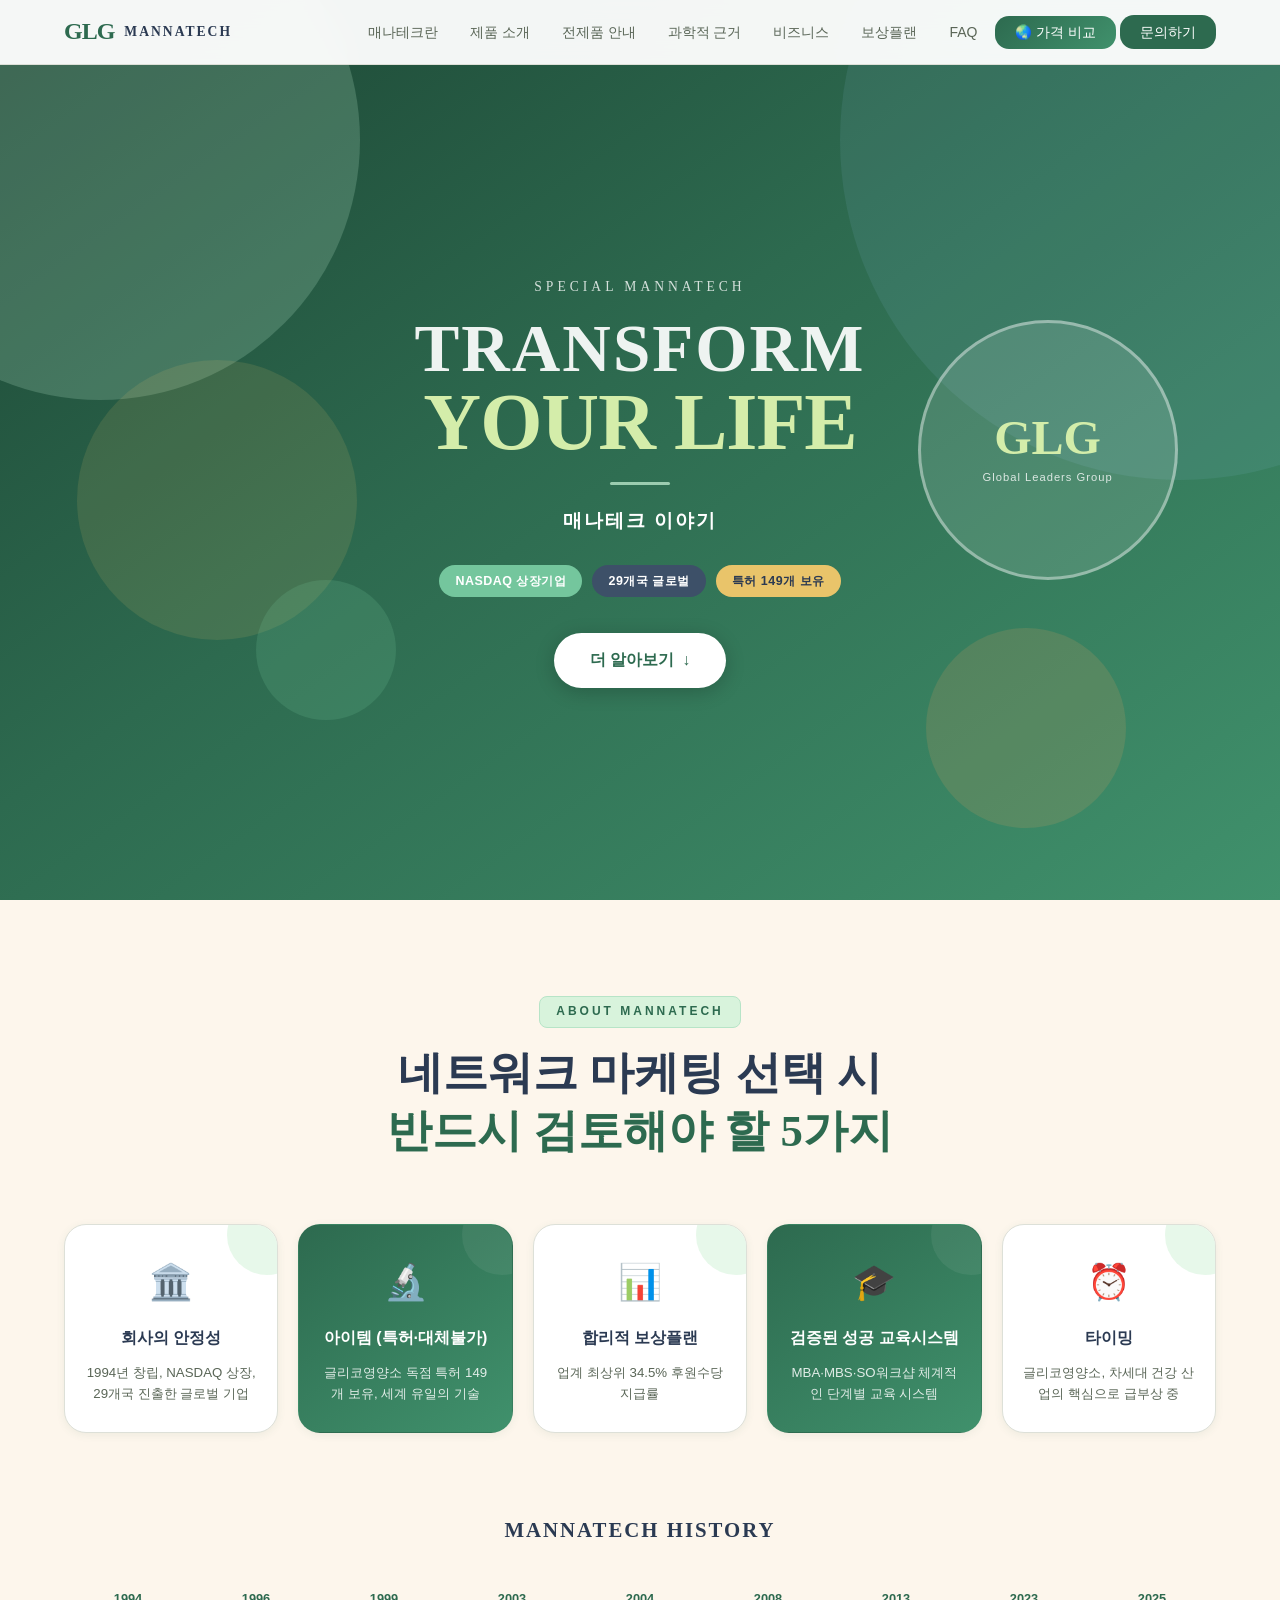
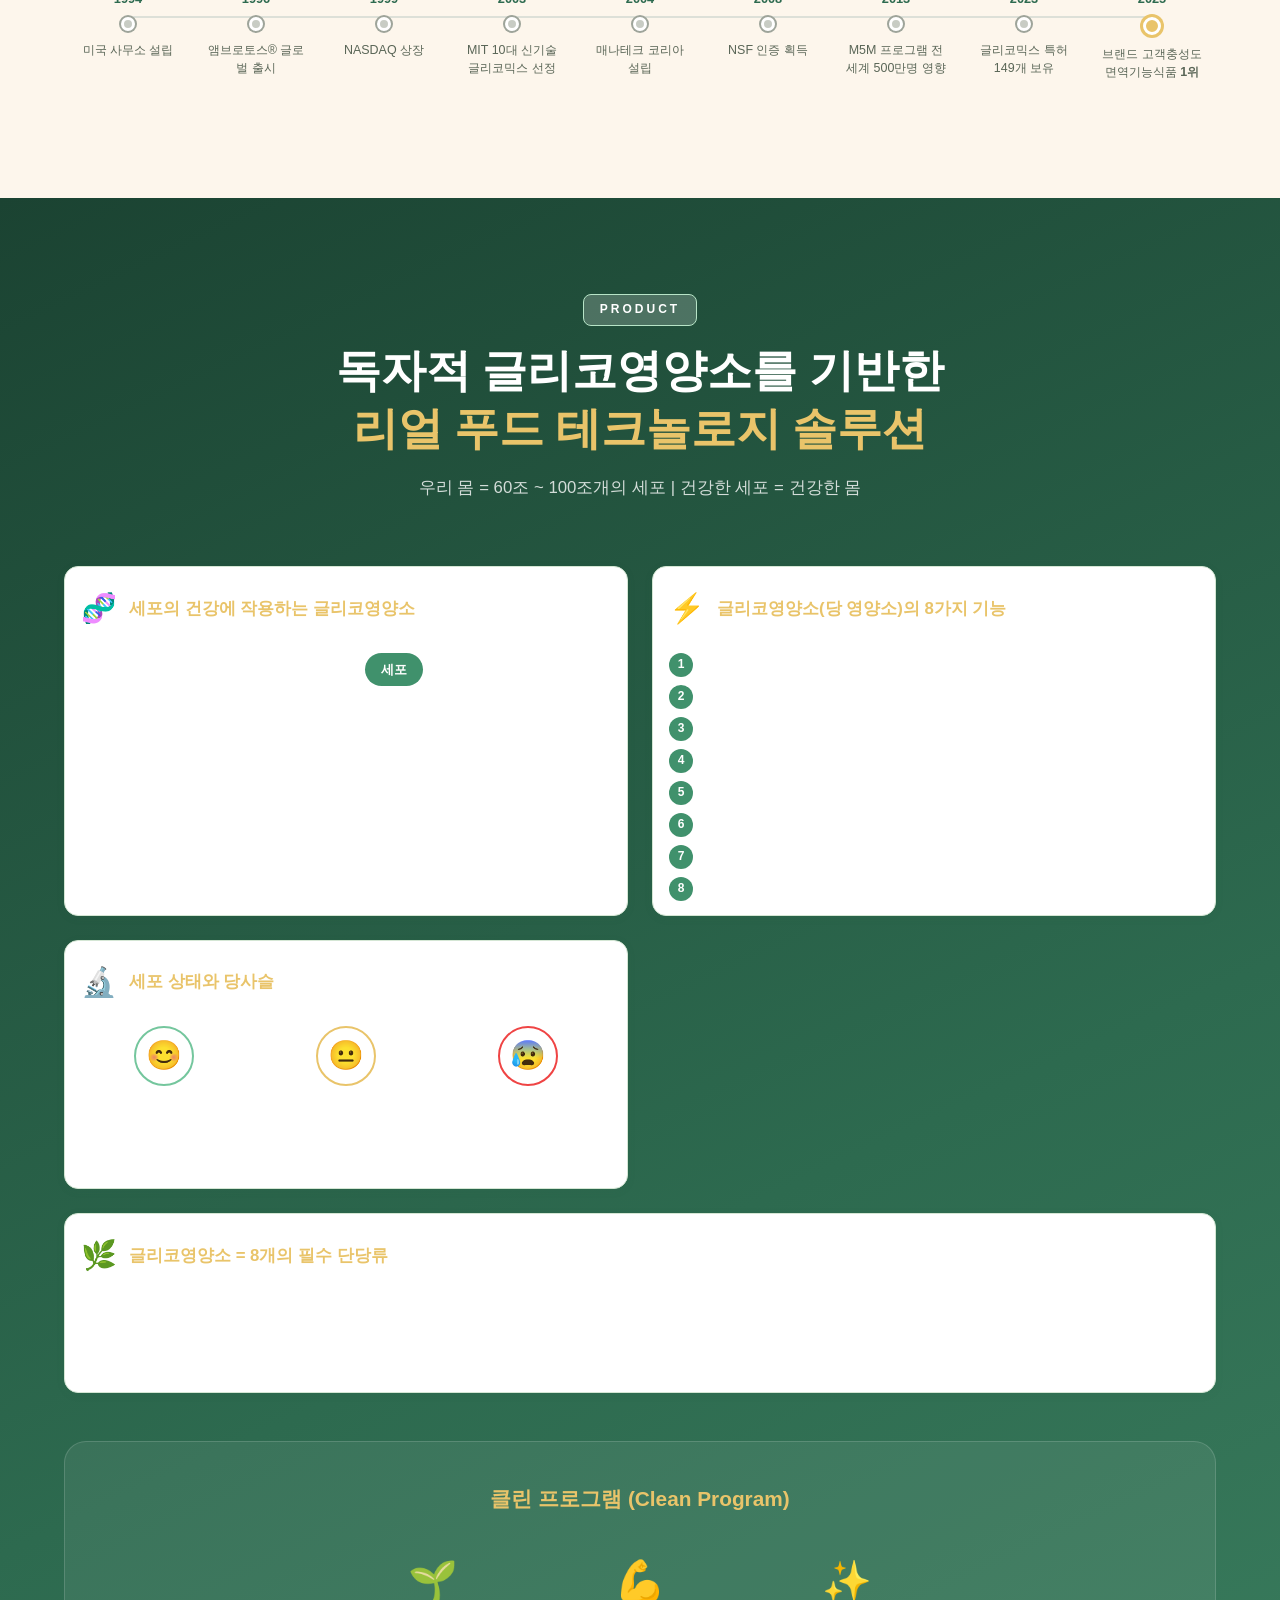
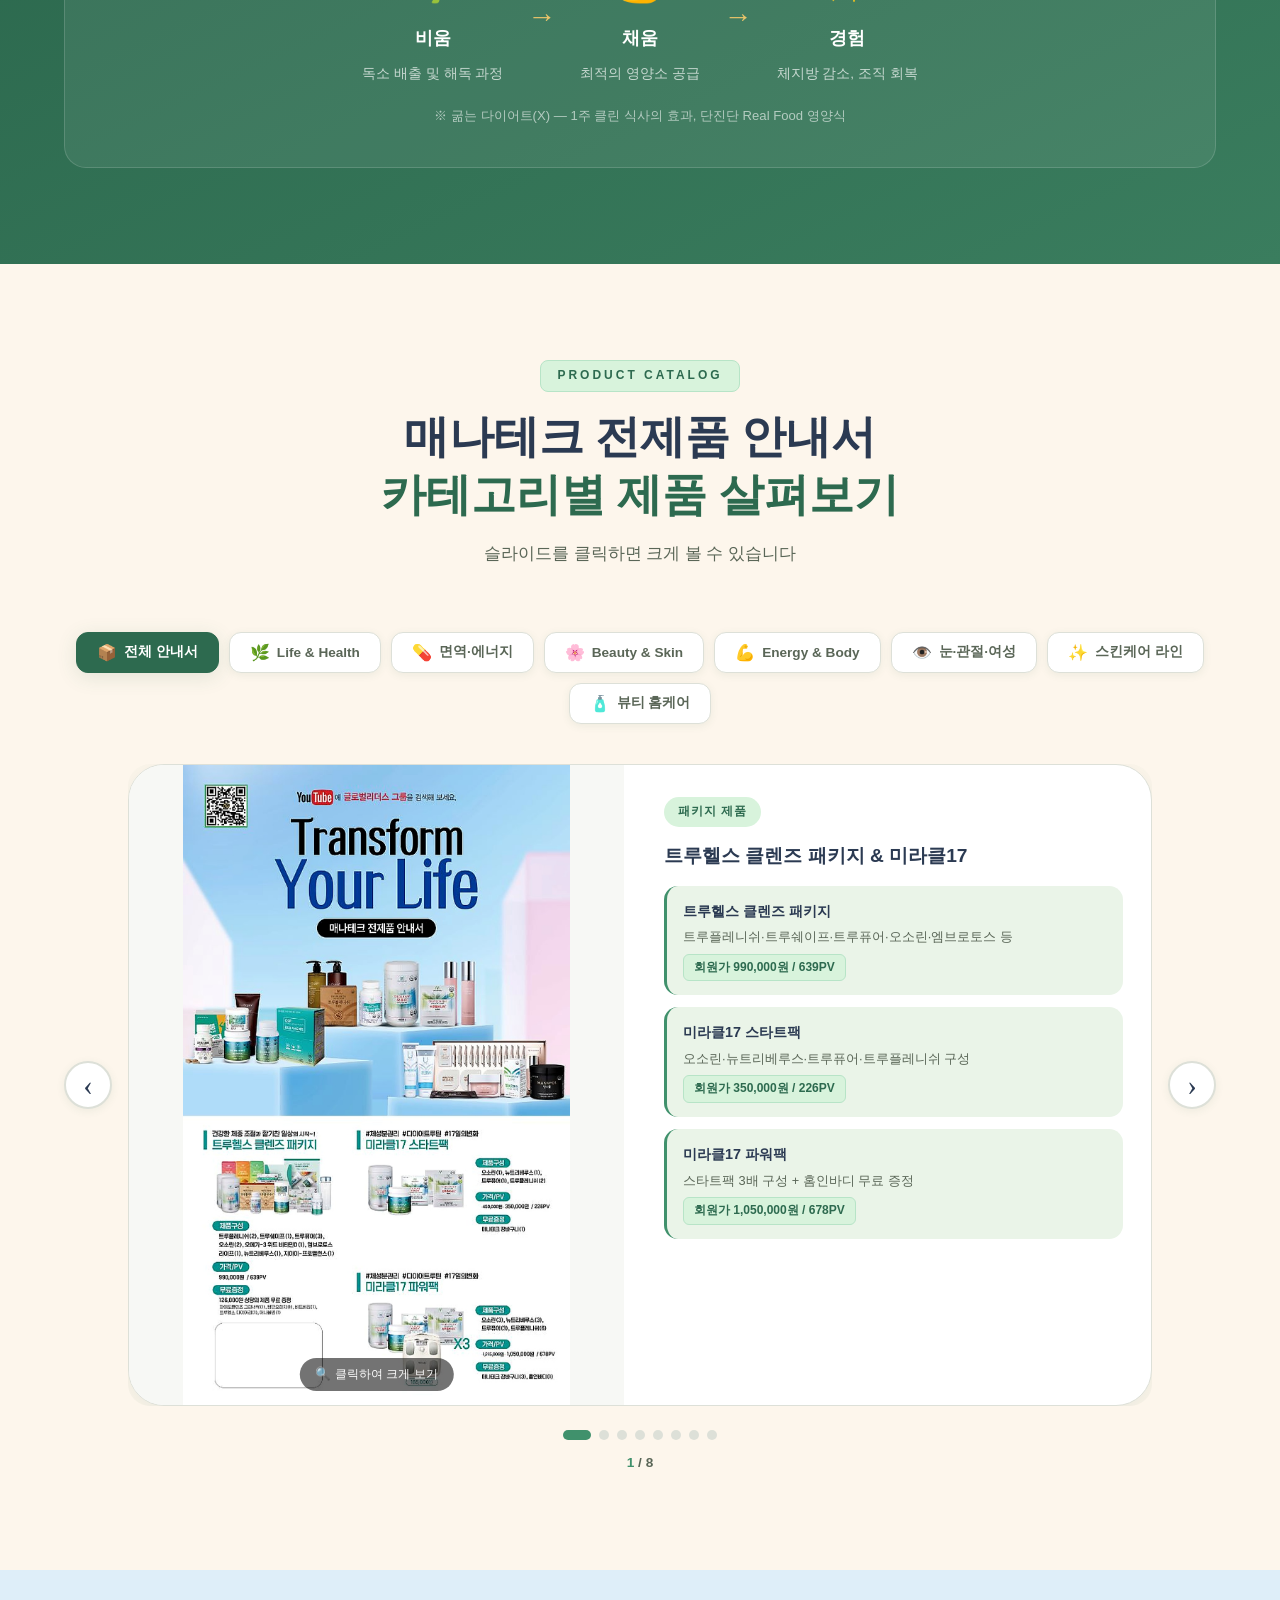
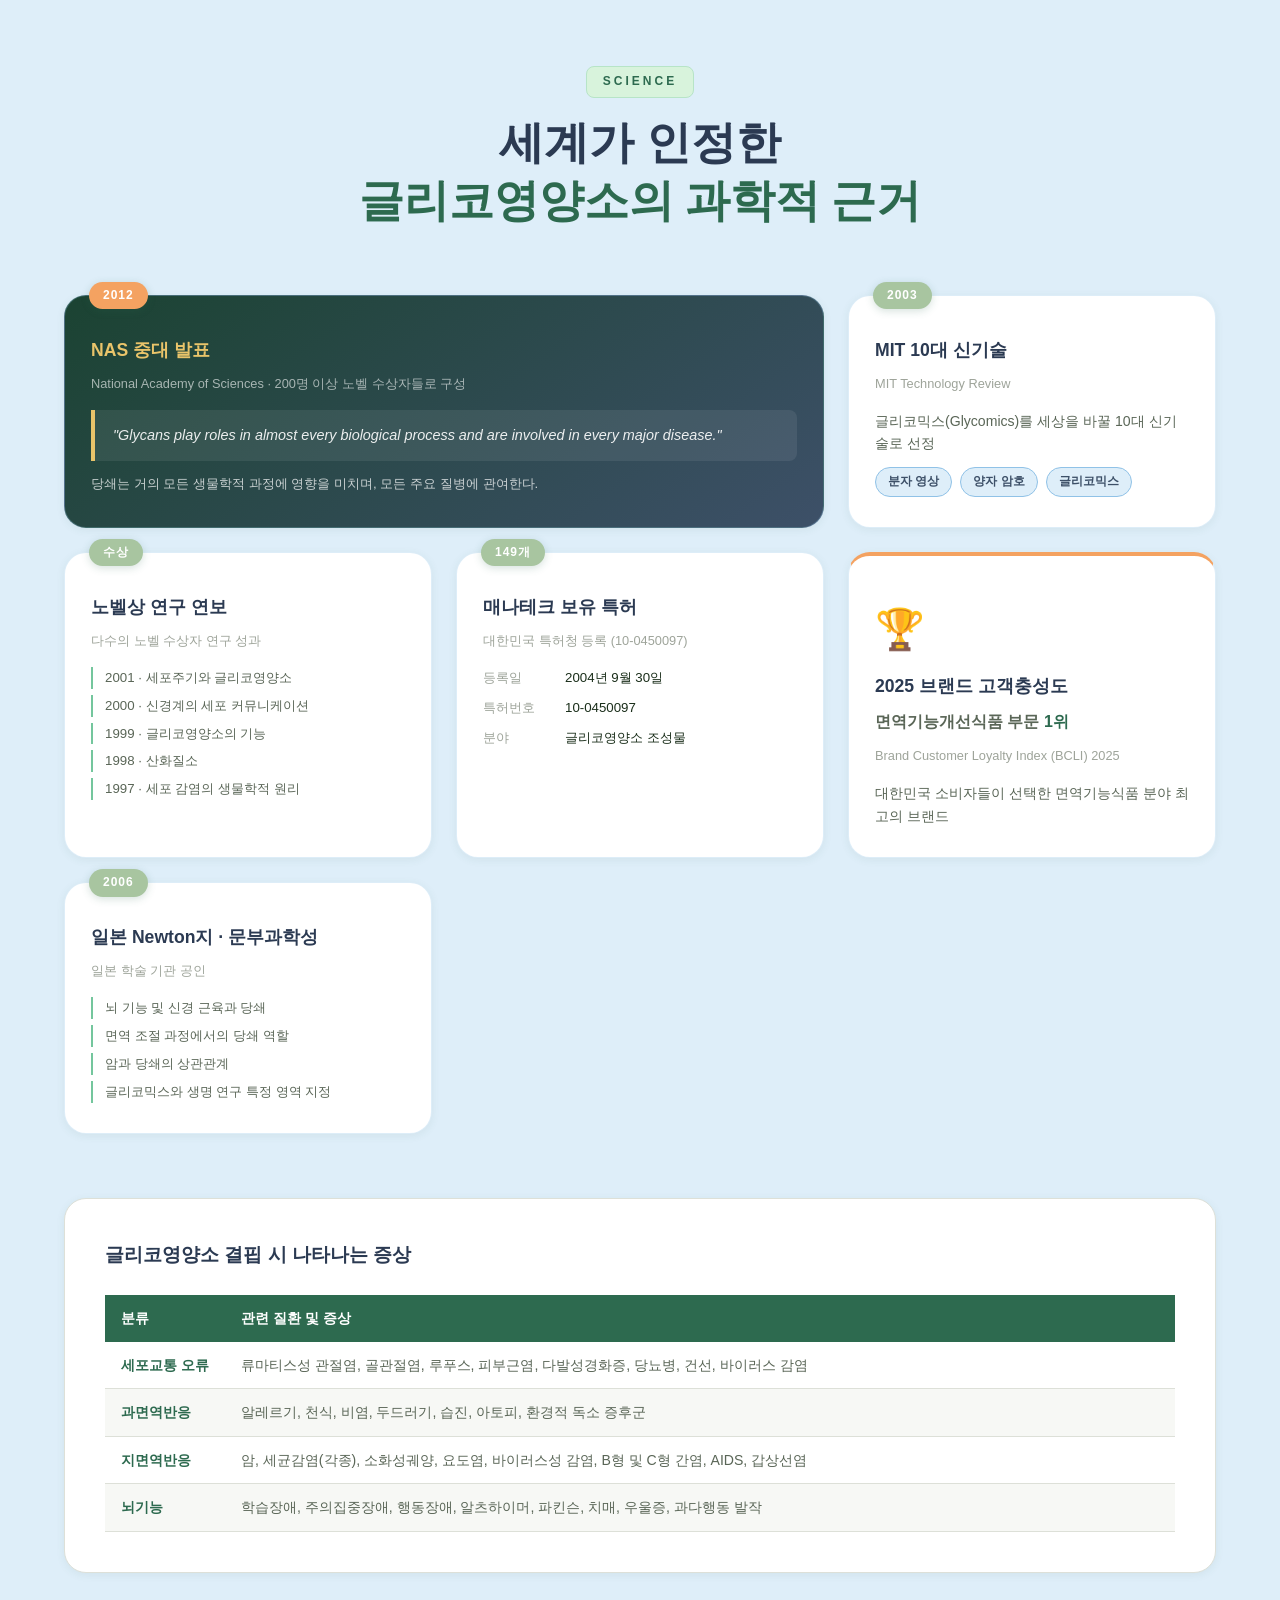
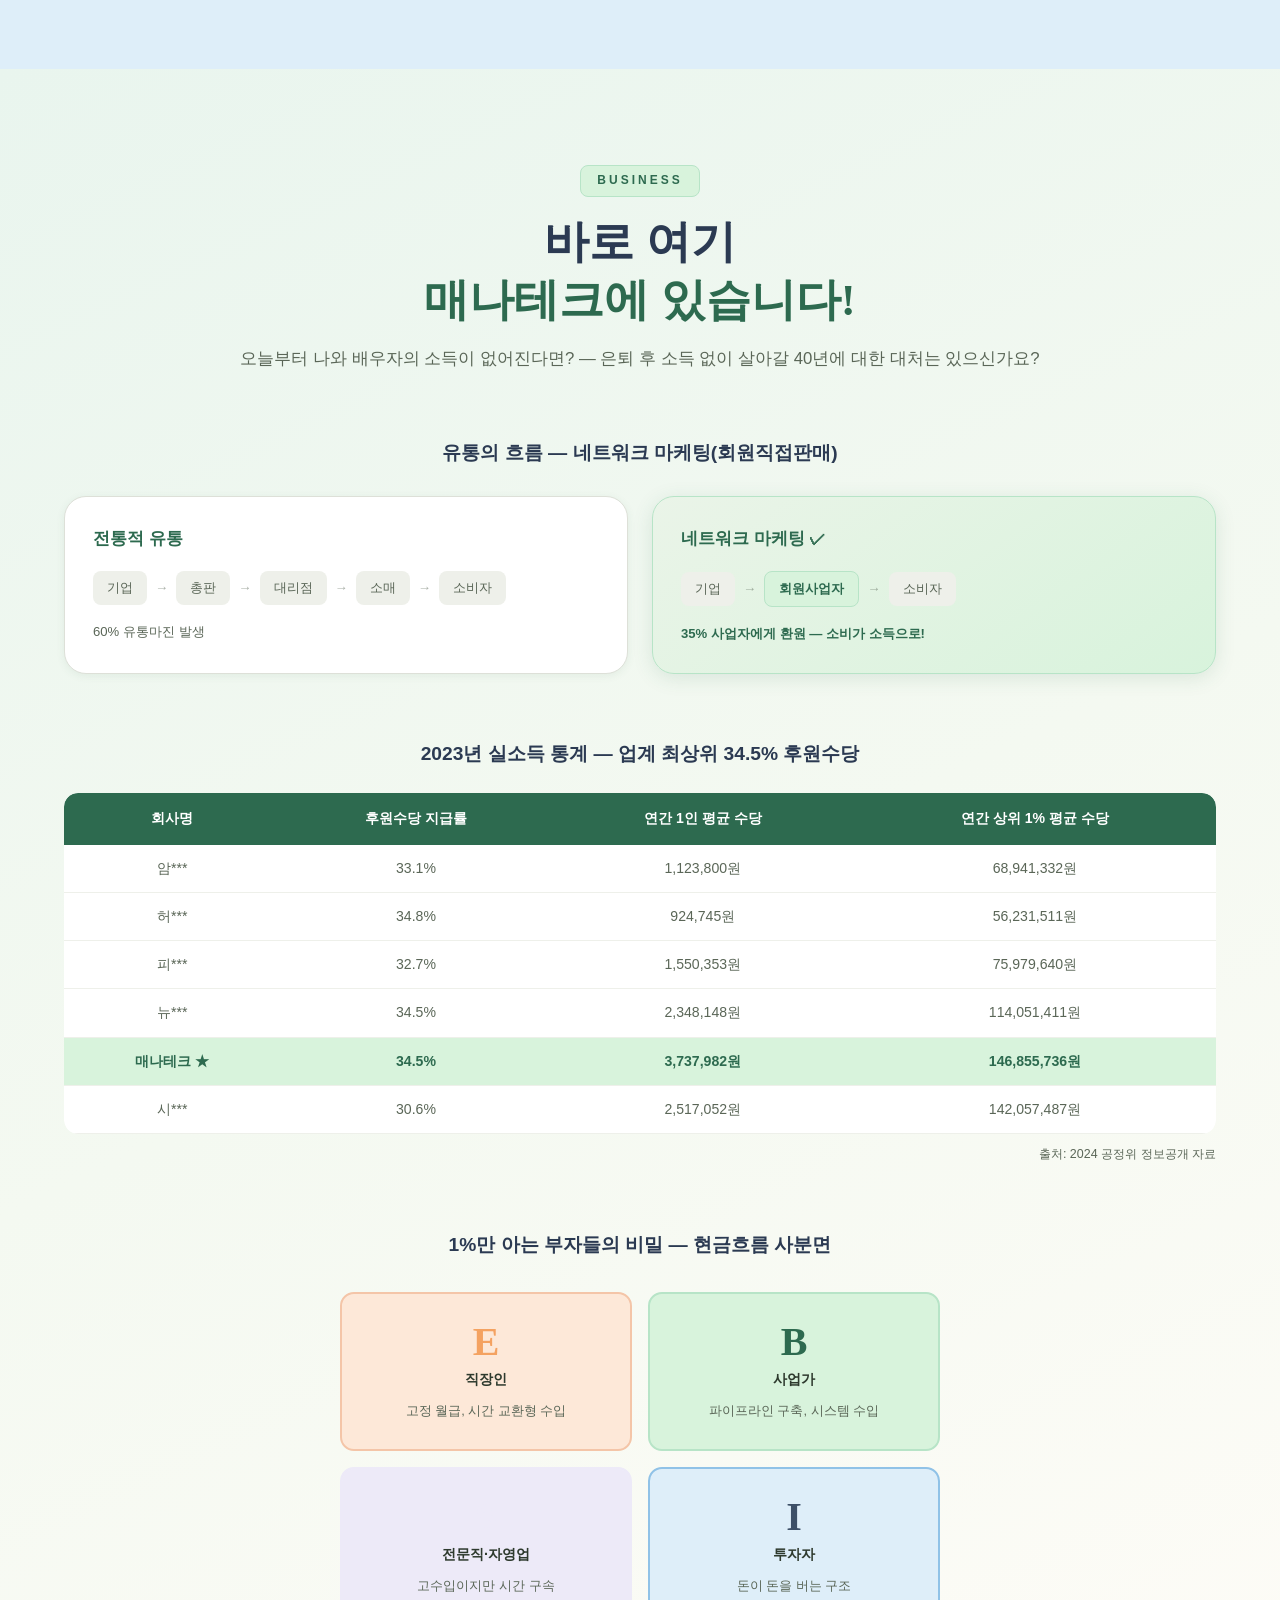
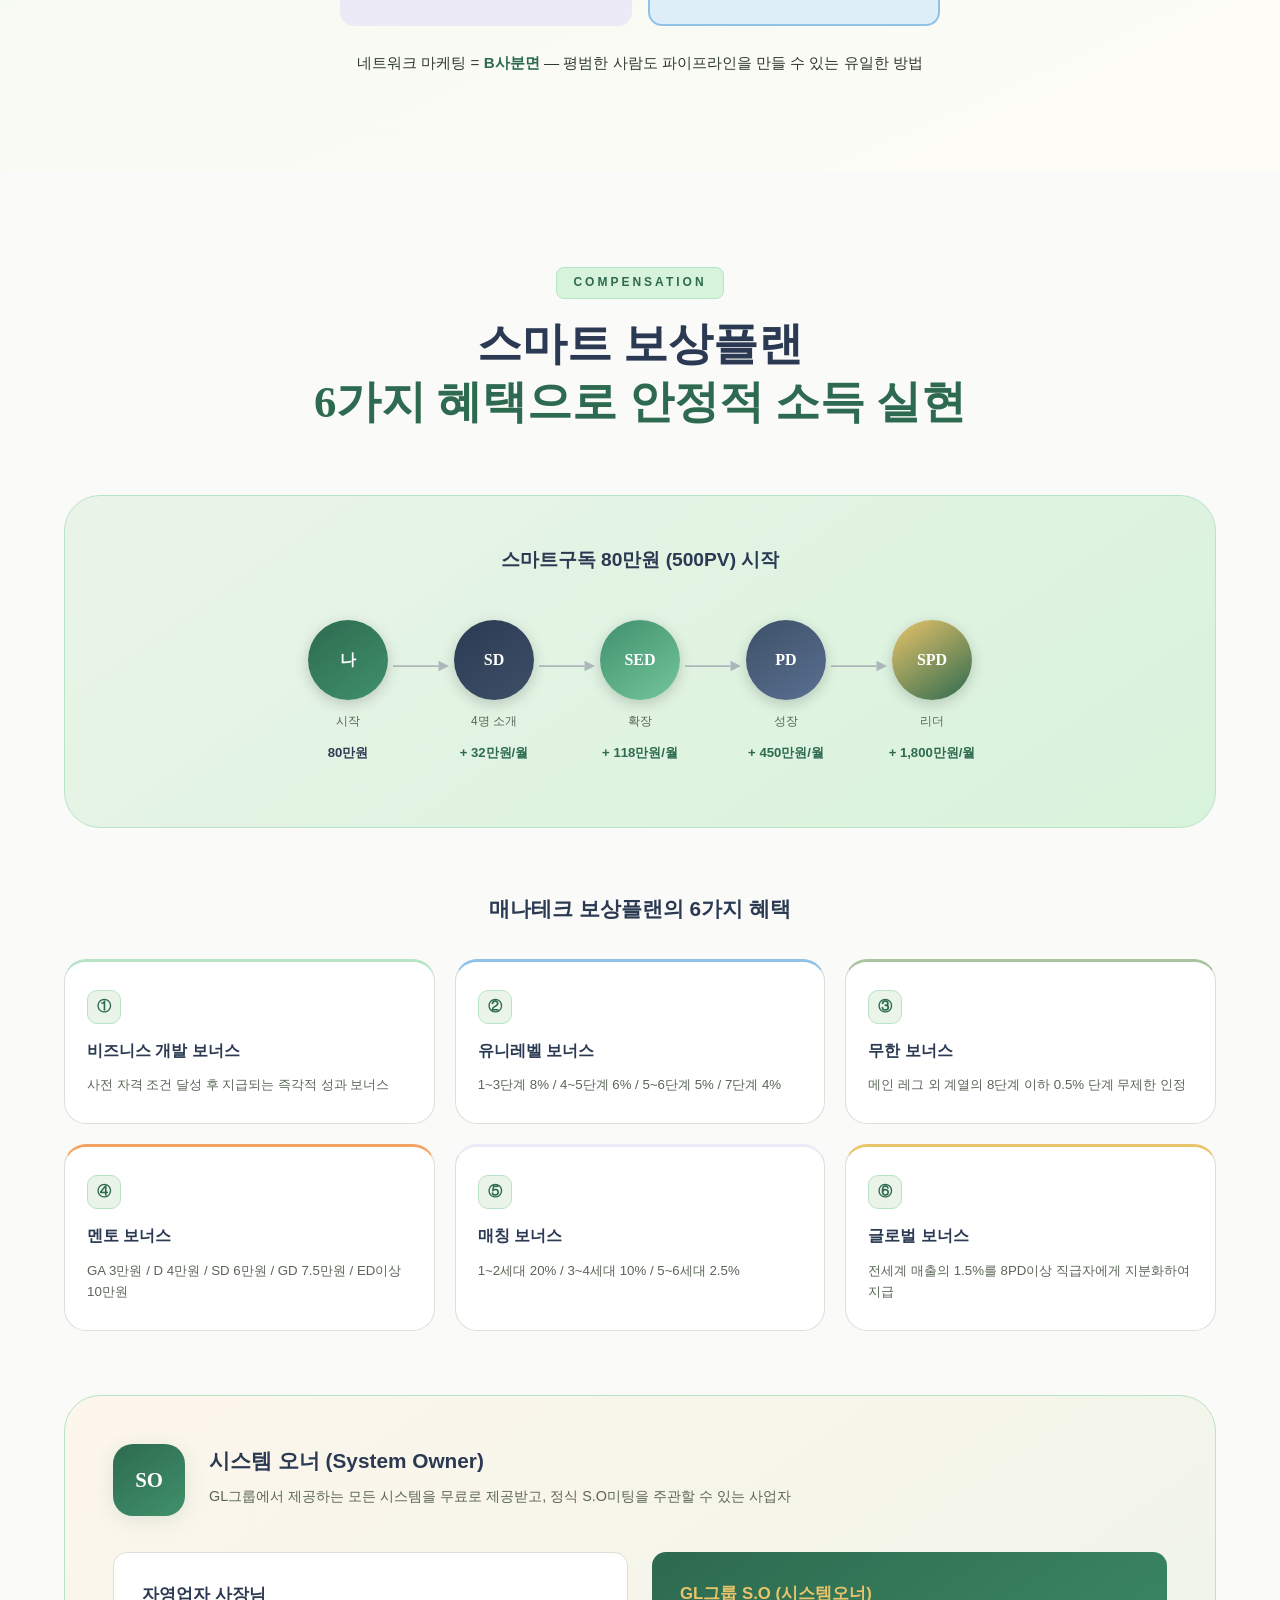
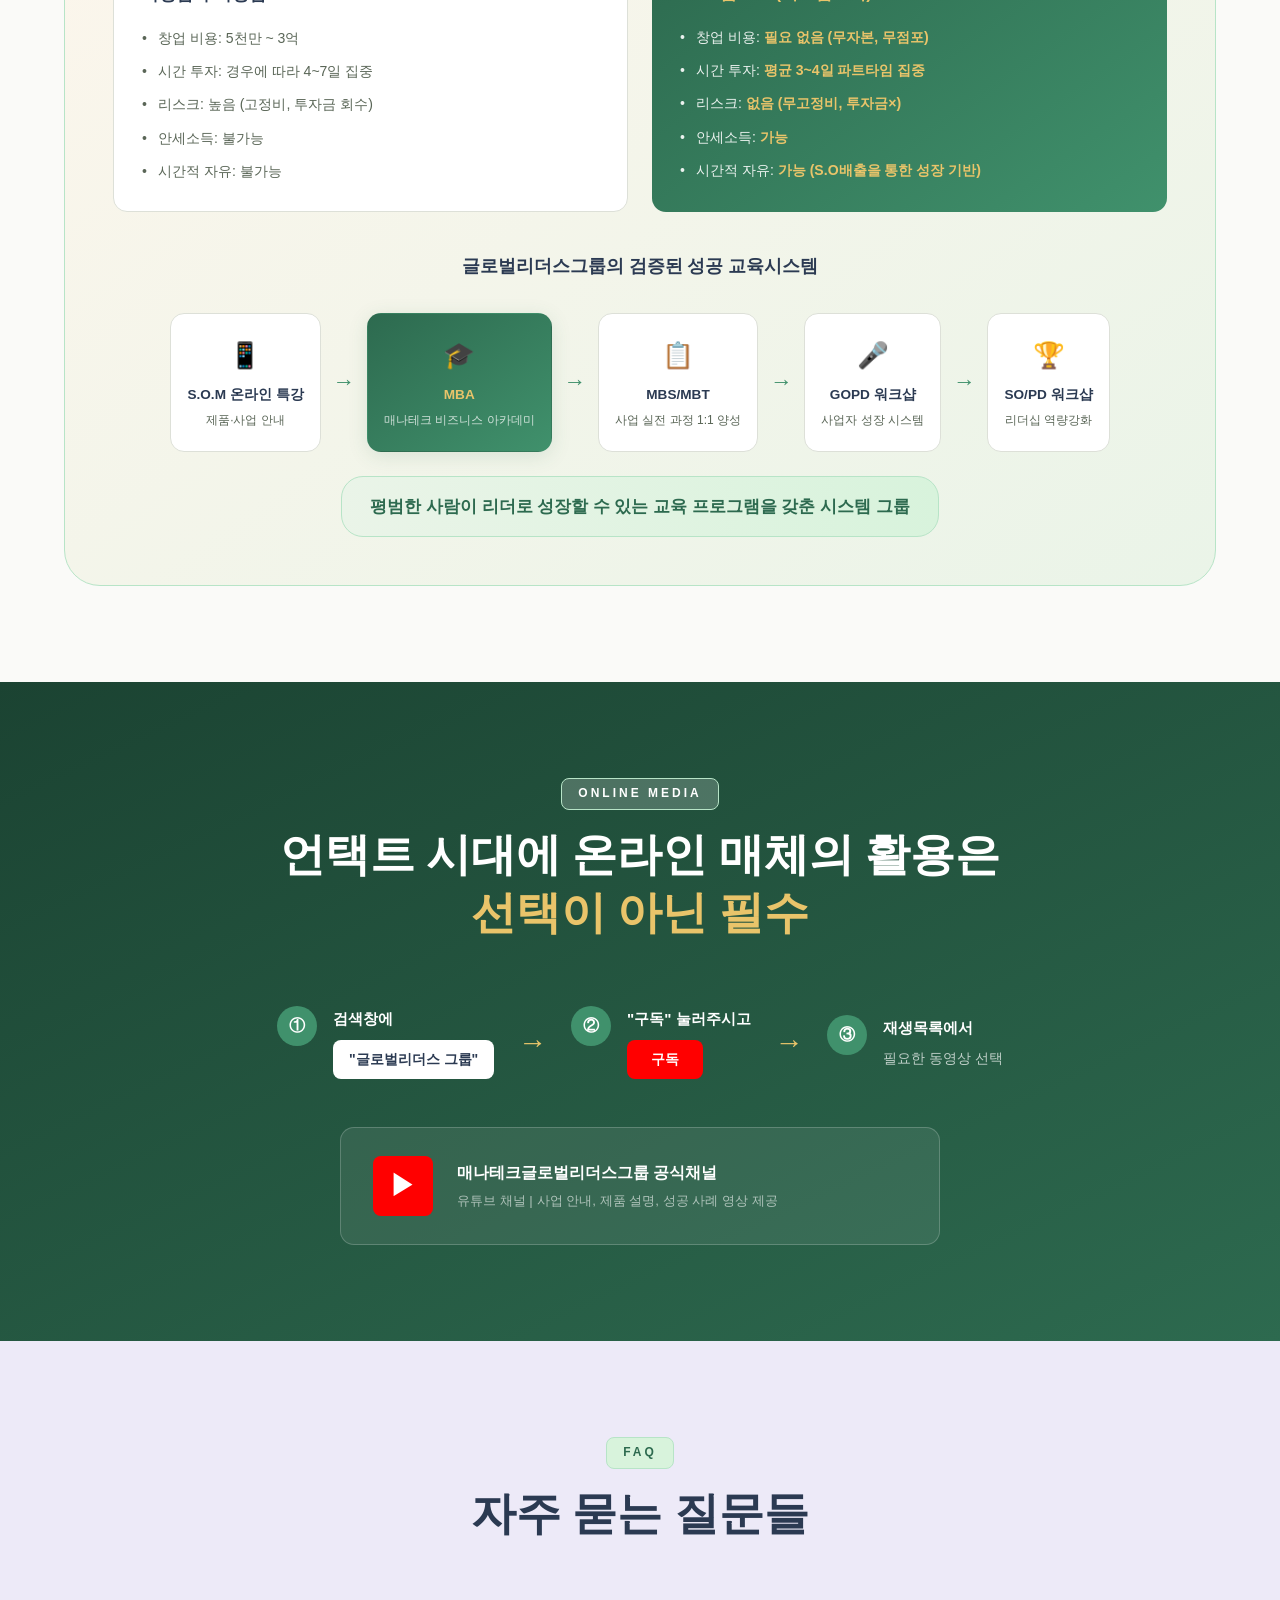
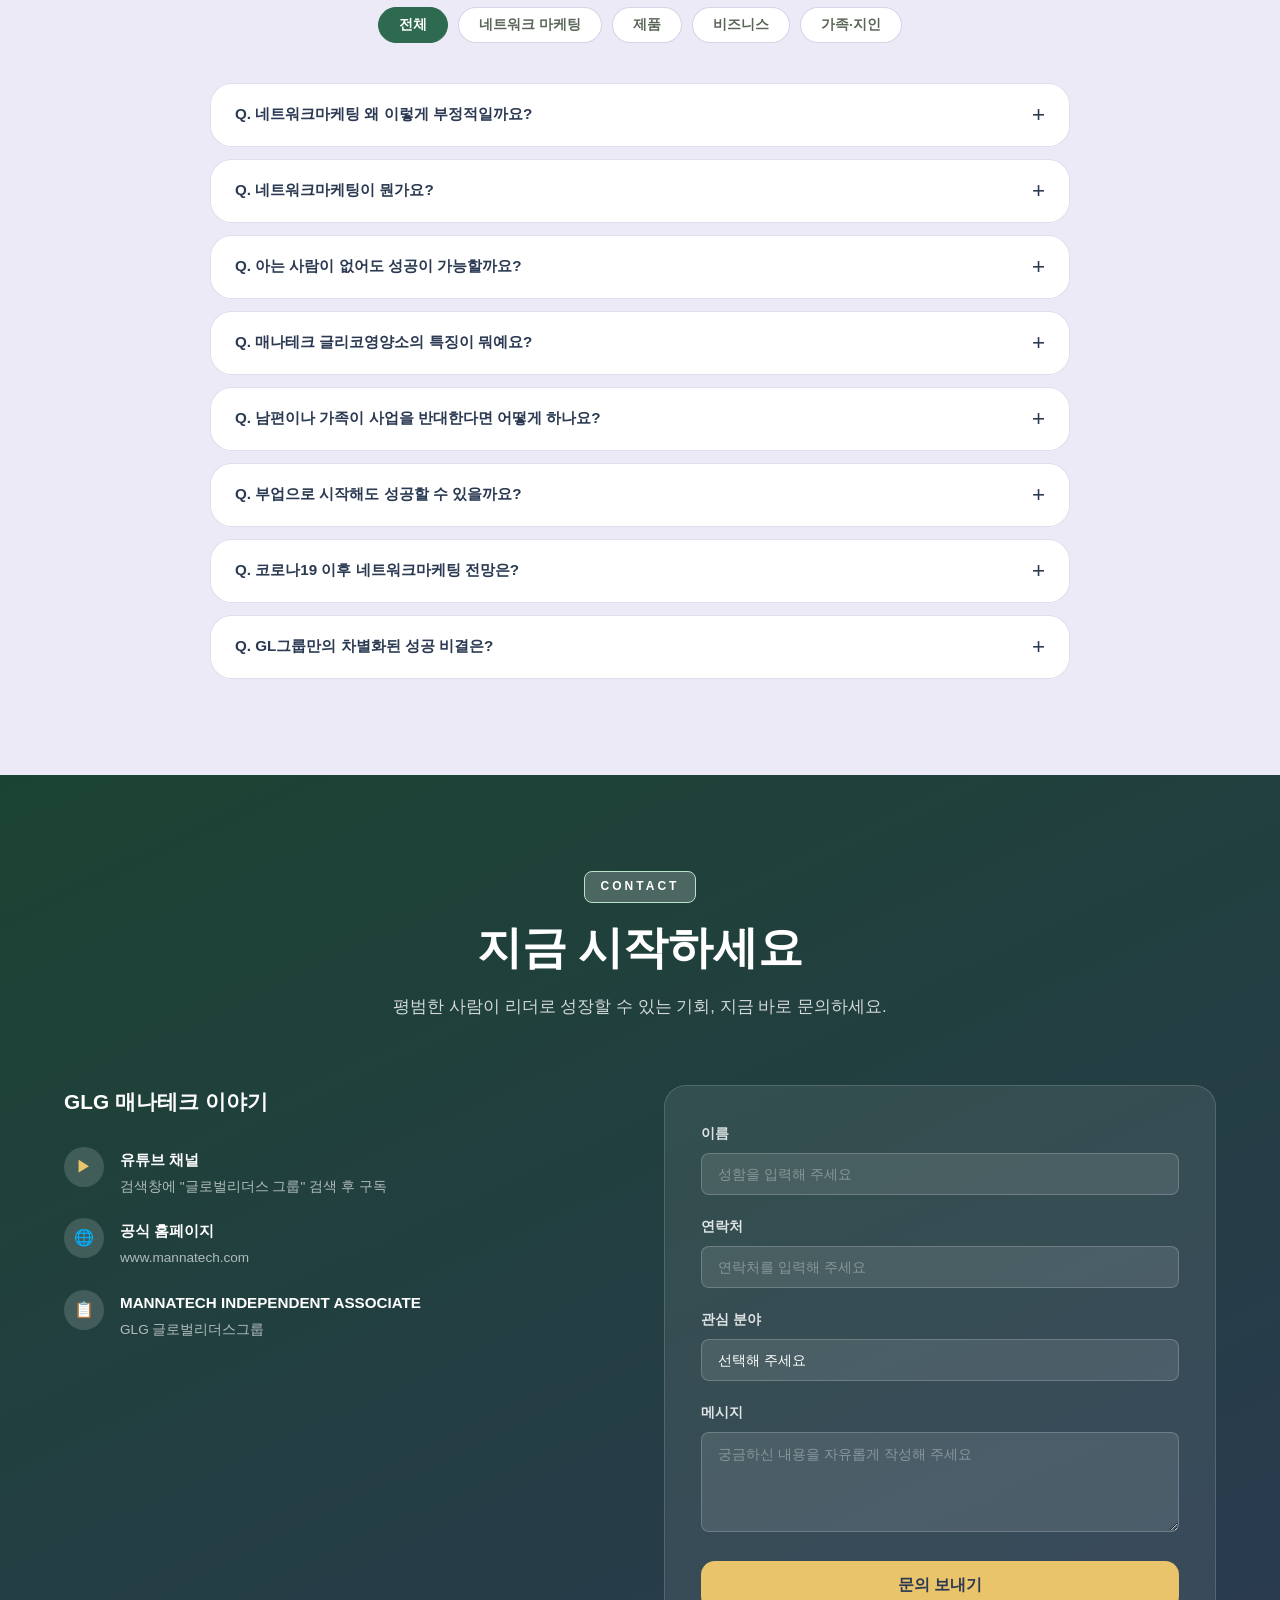
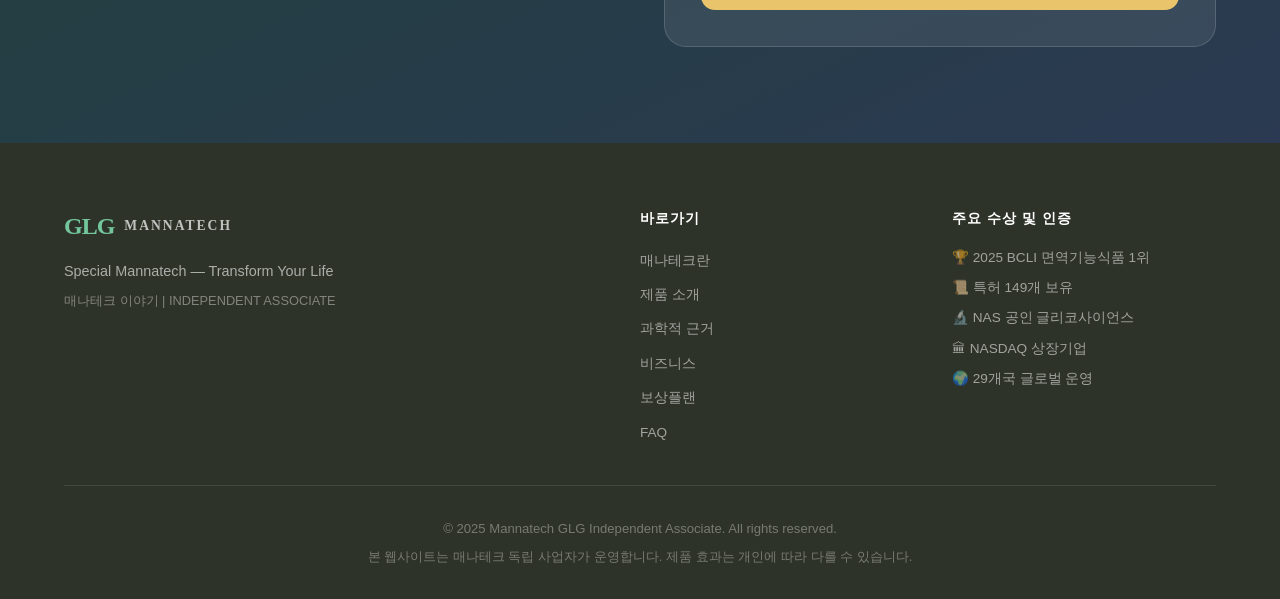
==== mannatech-glg-complete.html @ 07a74e90 "feat: 전체 완성본 standalone HTML 생성 (메인사이트+가격비교 통합, base64 이미지 임베드) - build_standalone.py: Python 빌드 스크립" ====
<!DOCTYPE html>
<html lang="ko">
<head>
  <meta charset="UTF-8" />
  <meta name="viewport" content="width=device-width, initial-scale=1.0" />
  <title>매나테크 GLG | Transform Your Life — 완전판</title>
  <link rel="icon" href="data:image/svg+xml,<svg xmlns='http://www.w3.org/2000/svg' viewBox='0 0 100 100'><text y='.9em' font-size='90'>🌿</text></svg>" />
  <meta name="description" content="매나테크 GLG 글로벌리더스그룹 — Transform Your Life. 제품 소개 + 5개국 가격비교 완전판" />

  <style>
/* ══════════════════════════════════════════════════════════
   MAIN STYLESHEET (index.html)
   ══════════════════════════════════════════════════════════ */
/* =========================================
   MANNATECH GLG — MAIN STYLESHEET
   ========================================= */

/* ---- RESET & BASE ---- */
*, *::before, *::after {
  box-sizing: border-box;
  margin: 0;
  padding: 0;
}

:root {
  /* ── 브랜드 그린 (채도 낮춘 파스텔 계열) ── */
  --green-dark:  #2d6a4f;   /* 메인 딥그린 */
  --green-mid:   #40916c;   /* 미들그린 */
  --green-light: #74c69d;   /* 라이트그린 */
  --green-pale:  #d8f3dc;   /* 파스텔 민트 */
  --green-soft:  #b7e4c7;   /* 소프트그린 */

  /* ── 네이비 → 슬레이트 (AI틱한 딥네이비 제거) ── */
  --navy:        #2b3a52;
  --navy-mid:    #3d5068;
  --navy-light:  #5a7091;

  /* ── 파스텔 포인트 색 ── */
  --peach:       #f4a261;   /* 살구 포인트 */
  --peach-pale:  #fde8d8;   /* 파스텔 살구 */
  --sage:        #a8c5a0;   /* 세이지그린 */
  --sage-pale:   #eaf4e8;   /* 파스텔 세이지 */
  --sky:         #90c2e7;   /* 파스텔 스카이블루 */
  --sky-pale:    #deeef9;   /* 연한 하늘 */
  --lavender:    #b5a8d5;   /* 연보라 */
  --lavender-pale:#edeaf8;  /* 파스텔 라벤더 */
  --cream:       #fdf6ec;   /* 크림 배경 */
  --blush:       #fce4ec;   /* 블러쉬 핑크 */

  /* ── 아이보리/중립 배경 ── */
  --yellow:      #e9c46a;   /* 골든 옐로우 (채도 낮춤) */
  --yellow-light:#fef3c7;   /* 파스텔 옐로우 */
  --white:       #ffffff;
  --off-white:   #fafaf8;   /* 따뜻한 오프화이트 */
  --gray-50:     #f7f8f5;   /* 따뜻한 그레이 */
  --gray-100:    #eef0ea;
  --gray-200:    #dde0d8;
  --gray-300:    #c8ccc4;
  --gray-400:    #9ea49a;
  --gray-600:    #555e52;
  --gray-800:    #2e3329;
  --text-main:   #2e3a2e;   /* 숲 다크그린 텍스트 */
  --text-sub:    #5a6657;   /* 세이지 서브텍스트 */

  /* ── 형태 / 그림자 ── */
  --radius-sm:   8px;
  --radius-md:   14px;
  --radius-lg:   22px;
  --radius-xl:   36px;
  --shadow-sm:   0 2px 8px rgba(45,106,79,.08);
  --shadow-md:   0 6px 20px rgba(45,106,79,.12);
  --shadow-lg:   0 12px 36px rgba(45,106,79,.15);
  --transition:  .25s ease;
}

html { scroll-behavior: smooth; font-size: 16px; }

body {
  font-family: 'Noto Sans KR', sans-serif;
  color: var(--text-main);
  background: var(--white);
  line-height: 1.65;
  overflow-x: hidden;
}

a { text-decoration: none; color: inherit; }
ul { list-style: none; }
img { display: block; max-width: 100%; }
button { cursor: pointer; border: none; background: none; font-family: inherit; }

/* ---- UTILITY ---- */
.container {
  width: 100%;
  max-width: 1200px;
  margin: 0 auto;
  padding: 0 24px;
}

.section {
  padding: 96px 0;
}

/* =========================================
   HEADER / NAV
   ========================================= */
#header {
  position: fixed;
  top: 0; left: 0; right: 0;
  z-index: 1000;
  background: rgba(255,255,255,.95);
  backdrop-filter: blur(12px);
  border-bottom: 1px solid var(--gray-200);
  transition: box-shadow var(--transition);
}
#header.scrolled {
  box-shadow: var(--shadow-md);
}

.nav-container {
  max-width: 1200px;
  margin: 0 auto;
  padding: 0 24px;
  height: 64px;
  display: flex;
  align-items: center;
  justify-content: space-between;
}

.nav-logo {
  display: flex;
  align-items: center;
  gap: 10px;
}
.logo-glg {
  font-family: 'Montserrat', sans-serif;
  font-weight: 800;
  font-size: 1.5rem;
  color: var(--green-dark);
  letter-spacing: -1px;
}
.logo-text {
  font-family: 'Montserrat', sans-serif;
  font-weight: 700;
  font-size: .85rem;
  color: var(--navy);
  letter-spacing: 2px;
}

.nav-menu {
  display: flex;
  align-items: center;
  gap: 4px;
}
.nav-menu li a {
  padding: 8px 14px;
  border-radius: var(--radius-sm);
  font-size: .875rem;
  font-weight: 500;
  color: var(--text-sub);
  transition: all var(--transition);
}
.nav-menu li a:hover { color: var(--green-dark); background: var(--green-pale); }
.nav-cta {
  background: var(--green-dark) !important;
  color: var(--white) !important;
  padding: 9px 20px !important;
  border-radius: var(--radius-md) !important;
}
.nav-cta:hover { background: var(--green-mid) !important; }
.nav-price { background: linear-gradient(135deg,#2d6a4f,#40916c) !important; font-size: .85rem !important; }

.nav-toggle {
  display: none;
  flex-direction: column;
  gap: 5px;
  width: 28px;
  padding: 4px;
}
.nav-toggle span {
  display: block;
  height: 2px;
  background: var(--navy);
  border-radius: 2px;
  transition: all var(--transition);
}

/* =========================================
   HERO
   ========================================= */
.hero {
  position: relative;
  min-height: 100vh;
  display: flex;
  align-items: center;
  justify-content: center;
  overflow: hidden;
  padding-top: 64px;
}

.hero-bg {
  position: absolute;
  inset: 0;
  /* 따뜻한 파스텔 그린 그라데이션 */
  background: linear-gradient(145deg, #1b4332 0%, #2d6a4f 45%, #40916c 100%);
  z-index: 0;
}

/* ── 유기적 물결 도형 (AI 직선 스트라이프 → 자연스러운 원/타원) ── */
.stripe {
  position: absolute;
  border-radius: 50%;
  opacity: .18;
  transform-origin: center;
}
/* 큰 원 배경 장식 */
.stripe-1 {
  width: 520px; height: 520px;
  top: -120px; left: -160px;
  background: var(--green-soft);
  opacity: .22;
}
.stripe-2 {
  width: 280px; height: 280px;
  top: 40%; left: 6%;
  background: var(--yellow);
  opacity: .12;
}
.stripe-3 {
  width: 680px; height: 680px;
  top: -200px; right: -240px;
  background: var(--sky);
  opacity: .10;
}
.stripe-4 {
  width: 200px; height: 200px;
  bottom: 8%; right: 12%;
  background: var(--peach);
  opacity: .15;
}
.stripe-5 {
  width: 140px; height: 140px;
  bottom: 20%; left: 20%;
  background: var(--green-light);
  opacity: .18;
}

.hero-content {
  position: relative;
  z-index: 2;
  text-align: center;
  color: var(--white);
  padding: 40px 24px;
  max-width: 580px;
}

.hero-eyebrow {
  font-family: 'Montserrat', sans-serif;
  font-size: .85rem;
  letter-spacing: 4px;
  color: rgba(255,255,255,.8);
  margin-bottom: 16px;
}

.hero-title {
  font-family: 'Montserrat', sans-serif;
  line-height: 1;
  margin-bottom: 20px;
}
.hero-title-light {
  display: block;
  font-size: clamp(2.4rem, 6vw, 4.2rem);
  font-weight: 600;
  letter-spacing: 2px;
  color: rgba(255,255,255,.92);
}
.hero-title-bold {
  display: block;
  font-size: clamp(2.8rem, 7vw, 5rem);
  font-weight: 900;
  letter-spacing: -1px;
  color: #d4edaa; /* 파스텔 연두 - AI틱한 선명 옐로우 제거 */
}

.hero-divider {
  width: 60px;
  height: 3px;
  background: var(--green-soft);
  margin: 20px auto;
  border-radius: 2px;
  opacity: .8;
}

.hero-sub {
  font-size: 1.2rem;
  font-weight: 700;
  color: var(--white);
  margin-bottom: 28px;
  letter-spacing: 2px;
}

.hero-badges {
  display: flex;
  gap: 10px;
  justify-content: center;
  flex-wrap: wrap;
  margin-bottom: 36px;
}
.badge {
  padding: 6px 16px;
  border-radius: 40px;
  font-size: .78rem;
  font-weight: 600;
  letter-spacing: .5px;
}
.badge-green  { background: var(--green-light); color: var(--white); }
.badge-dark   { background: var(--navy-mid); color: var(--white); }
.badge-yellow { background: var(--yellow); color: var(--navy); }

.hero-btn {
  display: inline-flex;
  align-items: center;
  gap: 8px;
  background: var(--white);
  color: var(--green-dark);
  padding: 14px 36px;
  border-radius: var(--radius-xl);
  font-weight: 700;
  font-size: 1rem;
  transition: all var(--transition);
  box-shadow: 0 4px 20px rgba(0,0,0,.2);
}
.hero-btn:hover {
  background: var(--yellow);
  color: var(--navy);
  transform: translateY(-2px);
}

.hero-circle {
  position: absolute;
  right: 8%;
  top: 50%;
  transform: translateY(-50%);
  width: 260px;
  height: 260px;
  border-radius: 50%;
  background: rgba(255,255,255,.12);
  border: 3px solid rgba(255,255,255,.4);
  display: flex;
  align-items: center;
  justify-content: center;
  z-index: 2;
}
.circle-inner {
  text-align: center;
  color: var(--white);
}
.circle-glg {
  font-family: 'Montserrat', sans-serif;
  font-size: 3rem;
  font-weight: 900;
  color: #d4edaa;
  display: block;
  line-height: 1;
}
.circle-sub {
  font-size: .7rem;
  letter-spacing: 1px;
  opacity: .8;
  margin-top: 6px;
  display: block;
}

/* =========================================
   SECTION HEADER
   ========================================= */
.section-header {
  text-align: center;
  margin-bottom: 64px;
}
.section-tag {
  display: inline-block;
  padding: 5px 16px;
  background: var(--green-pale);
  color: var(--green-dark);
  border-radius: 8px; /* 알약→둥근 사각형 */
  font-size: .75rem;
  font-weight: 700;
  letter-spacing: 3px;
  margin-bottom: 16px;
  border: 1px solid var(--green-soft);
}
.section-tag.white {
  background: rgba(255,255,255,.2);
  color: var(--white);
}
.section-title {
  font-family: 'Montserrat', sans-serif;
  font-size: clamp(1.8rem, 4vw, 2.8rem);
  font-weight: 700;
  color: var(--navy);
  line-height: 1.3;
}
.section-title em {
  font-style: normal;
  color: var(--green-dark);
}
.section-title.white { color: var(--white); }
.section-title.white em { color: var(--yellow); }
.section-desc {
  margin-top: 16px;
  font-size: 1.05rem;
  color: var(--text-sub);
}
.section-desc.white { color: rgba(255,255,255,.8); }

/* =========================================
   ABOUT — 5 PILLARS
   ========================================= */
.about-section {
  background: var(--cream); /* 따뜻한 크림 배경 */
}

.five-pillars {
  display: grid;
  grid-template-columns: repeat(5, 1fr);
  gap: 20px;
  margin-bottom: 80px;
}
.pillar-card {
  background: var(--white);
  border-radius: var(--radius-lg); /* 더 둥글게 */
  padding: 28px 20px;
  text-align: center;
  box-shadow: var(--shadow-sm);
  border: 1.5px solid var(--gray-200);
  transition: all var(--transition);
  position: relative;
  overflow: hidden;
}
.pillar-card::before {
  content: '';
  position: absolute;
  top: -30px; right: -30px;
  width: 80px; height: 80px;
  border-radius: 50%;
  background: var(--green-pale);
  opacity: .6;
  transition: transform var(--transition);
}
.pillar-card:hover::before { transform: scale(1.5); }
.pillar-card:hover {
  box-shadow: var(--shadow-md);
  transform: translateY(-5px);
  border-color: var(--green-soft);
}
.pillar-card.featured {
  background: linear-gradient(145deg, var(--green-dark) 0%, var(--green-mid) 100%);
  color: var(--white);
  border-color: transparent;
}
.pillar-card.featured::before { background: rgba(255,255,255,.1); }
.pillar-card.featured h3 { color: var(--white); }
.pillar-card.featured p { color: rgba(255,255,255,.85); }
.pillar-icon {
  font-size: 2.2rem;
  margin-bottom: 14px;
}
.pillar-card h3 {
  font-size: 1rem;
  font-weight: 700;
  color: var(--navy);
  margin-bottom: 10px;
}
.pillar-card p {
  font-size: .83rem;
  color: var(--text-sub);
  line-height: 1.6;
}

/* =========================================
   TIMELINE
   ========================================= */
.timeline-wrap {
  text-align: center;
}
.timeline-title {
  font-family: 'Montserrat', sans-serif;
  font-size: 1.3rem;
  font-weight: 700;
  color: var(--navy);
  margin-bottom: 40px;
  letter-spacing: 2px;
}

.timeline {
  display: flex;
  align-items: flex-start;
  overflow-x: auto;
  gap: 0;
  padding-bottom: 20px;
}
.tl-item {
  display: flex;
  flex-direction: column;
  align-items: center;
  flex: 1;
  min-width: 110px;
  position: relative;
}
.tl-item + .tl-item::before {
  content: '';
  position: absolute;
  top: 28px;
  left: -50%;
  width: 100%;
  height: 2px;
  background: var(--gray-200);
  z-index: 0;
}
.tl-item.highlight + .tl-item::before { background: var(--green-light); }

.tl-year {
  font-family: 'Montserrat', sans-serif;
  font-size: .8rem;
  font-weight: 700;
  color: var(--green-dark);
  margin-bottom: 8px;
}
.tl-dot {
  width: 14px;
  height: 14px;
  border-radius: 50%;
  background: var(--gray-300);
  border: 3px solid var(--white);
  box-shadow: 0 0 0 2px var(--gray-400);
  z-index: 1;
  margin-bottom: 10px;
  transition: all var(--transition);
}
.tl-item.highlight .tl-dot {
  background: var(--yellow);
  box-shadow: 0 0 0 3px var(--yellow);
  width: 18px;
  height: 18px;
}
.tl-content {
  font-size: .78rem;
  text-align: center;
  color: var(--text-sub);
  line-height: 1.5;
  max-width: 100px;
}

/* =========================================
   PRODUCT SECTION
   ========================================= */
.product-section {
  /* 네이비 그라데이션 → 딥포레스트 파스텔 */
  background: linear-gradient(155deg, #1b4332 0%, #2d6a4f 60%, #3a7d5e 100%);
}

.product-grid {
  display: grid;
  grid-template-columns: 1fr 1fr;
  gap: 24px;
  margin-bottom: 48px;
}

.product-card {
  background: rgba(255,255,255,.07);
  border: 1px solid rgba(255,255,255,.12);
  border-radius: var(--radius-lg);
  padding: 32px;
  color: var(--white);
  transition: all var(--transition);
}
.product-card:hover {
  background: rgba(255,255,255,.11);
  border-color: rgba(255,255,255,.25);
}
.product-card.wide {
  grid-column: 1 / -1;
}
.product-card-header {
  display: flex;
  align-items: center;
  gap: 12px;
  margin-bottom: 20px;
}
.product-icon { font-size: 1.8rem; }
.product-card-header h3 {
  font-size: 1.05rem;
  font-weight: 700;
  color: var(--yellow);
}

/* Body flow */
.body-flow {
  display: flex;
  align-items: center;
  gap: 8px;
  margin-bottom: 20px;
  flex-wrap: wrap;
}
.flow-step {
  background: rgba(255,255,255,.12);
  padding: 6px 16px;
  border-radius: 40px;
  font-size: .83rem;
  font-weight: 600;
}
.flow-step.active {
  background: var(--green-mid);
  color: var(--white);
}
.flow-arrow { color: rgba(255,255,255,.5); font-size: .9rem; }

.product-desc {
  font-size: .88rem;
  color: rgba(255,255,255,.8);
  line-height: 1.7;
}
.product-desc.small { font-size: .82rem; }

/* Func list */
.func-list { display: flex; flex-direction: column; gap: 8px; }
.func-list li {
  display: flex;
  align-items: center;
  gap: 12px;
  font-size: .88rem;
  color: rgba(255,255,255,.85);
}
.num {
  display: inline-flex;
  align-items: center;
  justify-content: center;
  width: 24px;
  height: 24px;
  border-radius: 50%;
  background: var(--green-mid);
  color: var(--white);
  font-size: .75rem;
  font-weight: 700;
  flex-shrink: 0;
}

/* Cell status */
.cell-status {
  display: flex;
  gap: 16px;
  margin-bottom: 16px;
  justify-content: space-around;
}
.cell-item {
  display: flex;
  flex-direction: column;
  align-items: center;
  gap: 8px;
  flex: 1;
}
.cell-circle {
  width: 60px;
  height: 60px;
  border-radius: 50%;
  display: flex;
  align-items: center;
  justify-content: center;
  font-size: 1.8rem;
  border: 2px solid rgba(255,255,255,.3);
}
.cell-item.healthy .cell-circle { border-color: var(--green-light); }
.cell-item.warning .cell-circle { border-color: var(--yellow); }
.cell-item.danger  .cell-circle { border-color: #ef4444; }
.cell-label {
  font-size: .75rem;
  text-align: center;
  color: rgba(255,255,255,.75);
}

/* Saccharides */
.saccharides {
  display: flex;
  flex-wrap: wrap;
  gap: 10px;
  margin-bottom: 18px;
}
.sac {
  background: rgba(255,255,255,.12);
  padding: 6px 14px;
  border-radius: var(--radius-sm);
  font-size: .82rem;
  color: rgba(255,255,255,.9);
  border: 1px solid rgba(255,255,255,.2);
}

/* Clean Program */
.clean-program {
  background: rgba(255,255,255,.07);
  border: 1px solid rgba(255,255,255,.15);
  border-radius: var(--radius-lg);
  padding: 40px;
  text-align: center;
}
.clean-title {
  color: var(--yellow);
  font-size: 1.3rem;
  font-weight: 700;
  margin-bottom: 32px;
}
.clean-steps {
  display: flex;
  align-items: center;
  justify-content: center;
  gap: 24px;
  flex-wrap: wrap;
  margin-bottom: 20px;
}
.clean-step {
  display: flex;
  flex-direction: column;
  align-items: center;
  gap: 10px;
}
.clean-step-icon { font-size: 2.5rem; }
.clean-step h4 {
  color: var(--white);
  font-size: 1.1rem;
  font-weight: 700;
}
.clean-step p {
  color: rgba(255,255,255,.7);
  font-size: .85rem;
}
.clean-arrow {
  font-size: 1.8rem;
  color: var(--yellow);
  font-weight: 700;
}
.clean-note {
  color: rgba(255,255,255,.6);
  font-size: .82rem;
  margin-top: 8px;
}

/* =========================================
   SCIENCE SECTION
   ========================================= */
.science-section {
  background: var(--sky-pale); /* 파스텔 하늘 배경 */
}

.science-grid {
  display: grid;
  grid-template-columns: repeat(3, 1fr);
  gap: 24px;
  margin-bottom: 64px;
}

.sci-card {
  background: var(--white);
  border-radius: var(--radius-lg);
  padding: 30px 26px;
  box-shadow: var(--shadow-sm);
  border: 1.5px solid rgba(144,194,231,.3);
  position: relative;
  transition: all var(--transition);
}
.sci-card:hover {
  box-shadow: var(--shadow-md);
  transform: translateY(-4px);
  border-color: var(--sky);
}
.sci-card-featured {
  background: linear-gradient(145deg, #1b4332 0%, var(--navy-mid) 100%);
  color: var(--white);
  grid-column: span 2;
}
.sci-card-award {
  border-top: 4px solid var(--peach);
}

.sci-card-badge {
  position: absolute;
  top: -14px;
  left: 24px;
  background: var(--sage);
  color: var(--white);
  padding: 4px 14px;
  border-radius: 40px;
  font-size: .75rem;
  font-weight: 700;
  letter-spacing: 1px;
  font-family: 'Montserrat', sans-serif;
  box-shadow: 0 2px 8px rgba(45,106,79,.2);
}
.sci-card-featured .sci-card-badge { background: var(--peach); color: var(--white); }

.sci-card h3 {
  font-size: 1.1rem;
  font-weight: 700;
  color: var(--navy);
  margin-bottom: 8px;
  margin-top: 10px;
}
.sci-card-featured h3 { color: var(--yellow); }

.sci-org {
  font-size: .8rem;
  color: var(--gray-400);
  margin-bottom: 16px;
}
.sci-card-featured .sci-org { color: rgba(255,255,255,.6); }

.sci-quote {
  background: rgba(255,255,255,.08);
  border-left: 4px solid var(--yellow);
  padding: 14px 18px;
  border-radius: 0 var(--radius-sm) var(--radius-sm) 0;
  font-size: .9rem;
  font-style: italic;
  color: rgba(255,255,255,.9);
  margin-bottom: 12px;
  line-height: 1.6;
}
.sci-summary {
  font-size: .83rem;
  color: rgba(255,255,255,.75);
}

.sci-tags {
  display: flex;
  flex-wrap: wrap;
  gap: 8px;
  margin-top: 12px;
}
.sci-tags span {
  background: var(--sky-pale);
  color: var(--navy-mid);
  padding: 4px 12px;
  border-radius: 40px;
  font-size: .75rem;
  font-weight: 600;
  border: 1px solid var(--sky);
}

.sci-list {
  display: flex;
  flex-direction: column;
  gap: 6px;
}
.sci-list li {
  font-size: .83rem;
  color: var(--text-sub);
  padding-left: 12px;
  border-left: 2px solid var(--green-light);
}

.sci-content {
  font-size: .88rem;
  color: var(--text-sub);
  line-height: 1.6;
}

.patent-info {
  display: flex;
  flex-direction: column;
  gap: 8px;
  margin-top: 12px;
}
.patent-row {
  display: flex;
  gap: 12px;
  font-size: .83rem;
}
.patent-label {
  color: var(--gray-400);
  width: 70px;
  flex-shrink: 0;
}

.award-icon {
  font-size: 2.5rem;
  margin-bottom: 10px;
  margin-top: 10px;
}
.award-sub {
  font-size: 1rem;
  color: var(--text-sub);
  font-weight: 600;
  margin-bottom: 10px;
}
.award-sub strong { color: var(--green-dark); }

/* Disease Table */
.disease-section {
  background: var(--white);
  border-radius: var(--radius-lg);
  padding: 40px;
  box-shadow: var(--shadow-sm);
  border: 1px solid var(--gray-200);
}
.disease-section h3 {
  font-size: 1.2rem;
  font-weight: 700;
  color: var(--navy);
  margin-bottom: 24px;
}
.disease-table-wrap { overflow-x: auto; }
.disease-table {
  width: 100%;
  border-collapse: collapse;
  font-size: .88rem;
}
.disease-table th {
  background: var(--green-dark);
  color: var(--white);
  padding: 12px 16px;
  text-align: left;
  font-weight: 600;
}
.disease-table td {
  padding: 12px 16px;
  border-bottom: 1px solid var(--gray-200);
  color: var(--text-sub);
  line-height: 1.6;
}
.disease-cat {
  font-weight: 700;
  color: var(--green-dark) !important;
  white-space: nowrap;
  width: 120px;
}
.disease-table tr:nth-child(even) td { background: var(--gray-50); }

/* =========================================
   BUSINESS SECTION
   ========================================= */
.business-section {
  /* 파스텔 세이지 → 크림 그라데이션 (AI틱한 진한 그린 → 따뜻한 자연색) */
  background: linear-gradient(155deg, #e9f5ee 0%, #f4f9f1 50%, #fefcf7 100%);
}

/* Business 섹션 — 밝은 배경이므로 .white 텍스트를 어두운 색으로 덮어씌움 */
.business-section .section-tag.white {
  background: var(--green-pale);
  color: var(--green-dark);
  border-color: var(--green-soft);
}
.business-section .section-title.white {
  color: var(--navy);
}
.business-section .section-title.white em {
  color: var(--green-dark);
}
.business-section .section-desc.white {
  color: var(--text-sub);
}

/* Distribution */
.distrib-section {
  margin-bottom: 64px;
}
.distrib-title {
  color: var(--navy);
  font-size: 1.2rem;
  font-weight: 700;
  margin-bottom: 28px;
  text-align: center;
}
.distrib-compare {
  display: grid;
  grid-template-columns: 1fr 1fr;
  gap: 24px;
}
.distrib-card {
  background: var(--white);
  border: 1.5px solid var(--gray-200);
  border-radius: var(--radius-lg);
  padding: 28px;
  color: var(--text-main);
  box-shadow: var(--shadow-sm);
}
.distrib-card.highlight-card {
  background: linear-gradient(145deg, var(--sage-pale) 0%, var(--green-pale) 100%);
  border-color: var(--green-soft);
  box-shadow: var(--shadow-md);
}
.distrib-card h4 {
  font-size: 1.05rem;
  font-weight: 700;
  color: var(--green-dark);
  margin-bottom: 18px;
}
.distrib-card.highlight-card h4 { color: var(--green-dark); }
.distrib-flow {
  display: flex;
  align-items: center;
  gap: 8px;
  flex-wrap: wrap;
  margin-bottom: 16px;
}
.distrib-flow span {
  background: var(--gray-100);
  padding: 6px 14px;
  border-radius: var(--radius-sm);
  font-size: .83rem;
  color: var(--text-sub);
}
.highlight-span {
  background: var(--green-pale) !important;
  border: 1px solid var(--green-soft) !important;
  color: var(--green-dark) !important;
  font-weight: 700;
}
.arr { background: none !important; padding: 0 !important; opacity: .5; font-size: 1.2rem; }
.distrib-note { font-size: .82rem; color: var(--text-sub); }
.highlight-note { color: var(--green-dark) !important; font-weight: 700; }

/* Stats */
.stats-section {
  margin-bottom: 64px;
}
.stats-section h3 {
  color: var(--navy);
  font-size: 1.2rem;
  font-weight: 700;
  margin-bottom: 24px;
  text-align: center;
}
.stats-table-wrap { overflow-x: auto; border-radius: var(--radius-md); }
.stats-table {
  width: 100%;
  border-collapse: collapse;
  font-size: .88rem;
  background: var(--white);
  border-radius: var(--radius-md);
  overflow: hidden;
}
.stats-table th {
  background: var(--green-dark);
  color: var(--white);
  padding: 14px 18px;
  text-align: center;
  font-weight: 600;
}
.stats-table td {
  padding: 12px 18px;
  text-align: center;
  border-bottom: 1px solid var(--gray-100);
  color: var(--text-sub);
}
.mannatech-row td {
  background: var(--green-pale);
  color: var(--green-dark) !important;
  font-weight: 600;
}
.stats-source {
  color: rgba(255,255,255,.6);
  font-size: .78rem;
  text-align: right;
  margin-top: 10px;
}

/* Cash Flow */
.cashflow-section { text-align: center; }
.cashflow-section h3 {
  color: var(--navy);
  font-size: 1.2rem;
  font-weight: 700;
  margin-bottom: 32px;
}
.cashflow-grid {
  display: grid;
  grid-template-columns: 1fr 1fr;
  gap: 16px;
  max-width: 600px;
  margin: 0 auto 24px;
}
.cf-quad {
  border-radius: var(--radius-md);
  padding: 28px 20px;
  color: var(--white);
  text-align: center;
}
.cf-b { background: var(--green-pale); border: 2px solid var(--green-soft); }
.cf-i { background: var(--sky-pale); border: 2px solid var(--sky); }
.cf-e { background: var(--peach-pale); border: 2px solid #f4c5a8; }
.cf-s { background: var(--lavender-pale); border: 2px solid var(--lavender); }
.cf-letter {
  font-family: 'Montserrat', sans-serif;
  font-size: 2.5rem;
  font-weight: 900;
  line-height: 1;
  margin-bottom: 6px;
}
.cf-b .cf-letter { color: var(--green-dark); }
.cf-i .cf-letter { color: var(--navy-mid); }
.cf-e .cf-letter { color: var(--peach); }
.cf-s .cf-letter { color: var(--lavender); }
.cf-name {
  font-size: .9rem;
  font-weight: 700;
  color: var(--text-main);
  margin-bottom: 8px;
}
.cf-quad p { font-size: .8rem; color: var(--text-sub); }
.cashflow-note {
  color: var(--text-main);
  font-size: .95rem;
}
.cashflow-note strong { color: var(--green-dark); }

/* =========================================
   COMPENSATION SECTION
   ========================================= */
.compensation-section {
  background: var(--off-white); /* 따뜻한 오프화이트 */
}

/* Smart Plan Levels */
.smart-plan {
  background: linear-gradient(145deg, var(--sage-pale) 0%, var(--green-pale) 100%);
  border-radius: var(--radius-xl);
  padding: 48px;
  margin-bottom: 64px;
  text-align: center;
  border: 1.5px solid var(--green-soft);
}
.plan-title {
  font-size: 1.2rem;
  font-weight: 700;
  color: var(--navy);
  margin-bottom: 36px;
}
.plan-levels {
  display: flex;
  flex-direction: row;
  align-items: center;
  justify-content: center;
  gap: 0;
  flex-wrap: nowrap;
  overflow-x: auto;
  padding: 8px 0 16px;
  scrollbar-width: thin;
  scrollbar-color: var(--gray-300) transparent;
}
.plan-levels::-webkit-scrollbar { height: 4px; }
.plan-levels::-webkit-scrollbar-track { background: transparent; }
.plan-levels::-webkit-scrollbar-thumb { background: var(--gray-300); border-radius: 2px; }
.plan-level {
  display: flex;
  flex-direction: column;
  align-items: center;
  gap: 10px;
  min-width: 90px;
  flex-shrink: 0;
}
.plan-level-circle {
  width: 80px;
  height: 80px;
  border-radius: 50%;
  display: flex;
  align-items: center;
  justify-content: center;
  font-family: 'Montserrat', sans-serif;
  font-weight: 800;
  font-size: 1rem;
  color: var(--white);
  box-shadow: 0 4px 14px rgba(0,0,0,.18);
  transition: transform .2s ease, box-shadow .2s ease;
}
.plan-level-circle:hover {
  transform: translateY(-4px) scale(1.06);
  box-shadow: 0 8px 24px rgba(0,0,0,.22);
}
.plan-level-circle.start { background: linear-gradient(145deg, #2d6a4f, #40916c); }
.plan-level-circle.sd    { background: linear-gradient(145deg, #2b3a52, #3d5068); }
.plan-level-circle.sed   { background: linear-gradient(145deg, #40916c, #74c69d); }
.plan-level-circle.pd    { background: linear-gradient(145deg, #3d5068, #5a7091); }
.plan-level-circle.spd   { background: linear-gradient(145deg, #e9c46a, #2d6a4f); }
.plan-level-label  { font-size: .75rem; color: var(--text-sub); margin-top: 2px; }
.plan-level-amount { font-size: .82rem; font-weight: 700; color: var(--navy); }
.plan-earn         { color: var(--green-dark); }

/* ── 수평 SVG 화살표 ── */
.plan-arrow-h {
  flex-shrink: 0;
  width: 56px;
  display: flex;
  align-items: center;
  justify-content: center;
  /* 원의 세로 중심(circle 80px + gap 10px label 위치) 맞춤 */
  margin-bottom: 52px;
  opacity: .75;
}
.plan-arrow-h svg {
  width: 56px;
  height: 20px;
  display: block;
}

/* 구 .plan-arrow-v 는 모바일에서만 사용 → 기본 숨김 */
.plan-arrow-v { display: none; }

/* Bonuses */
.bonus-section { margin-bottom: 64px; }
.bonus-section h3 {
  font-size: 1.3rem;
  font-weight: 700;
  color: var(--navy);
  margin-bottom: 32px;
  text-align: center;
}
.bonus-grid {
  display: grid;
  grid-template-columns: repeat(3, 1fr);
  gap: 20px;
}
.bonus-card {
  background: var(--white);
  border-radius: var(--radius-lg);
  padding: 28px 22px;
  border: 1.5px solid var(--gray-200);
  transition: all var(--transition);
  position: relative;
  overflow: hidden;
}
/* 카드 상단 파스텔 컬러 띠 */
.bonus-card:nth-child(1) { border-top: 3px solid var(--green-soft); }
.bonus-card:nth-child(2) { border-top: 3px solid var(--sky); }
.bonus-card:nth-child(3) { border-top: 3px solid var(--sage); }
.bonus-card:nth-child(4) { border-top: 3px solid var(--peach); }
.bonus-card:nth-child(5) { border-top: 3px solid var(--lavender); }
.bonus-card:nth-child(6) { border-top: 3px solid var(--yellow); }
.bonus-card:hover {
  box-shadow: var(--shadow-md);
  border-color: var(--green-soft);
  transform: translateY(-4px);
}
.bonus-num {
  display: inline-flex;
  align-items: center;
  justify-content: center;
  width: 34px;
  height: 34px;
  border-radius: 10px; /* 원 → 둥근 사각형으로 변경 */
  background: var(--sage-pale);
  color: var(--green-dark);
  font-weight: 800;
  font-size: .9rem;
  margin-bottom: 14px;
  border: 1.5px solid var(--green-soft);
}
.bonus-card h4 {
  font-size: 1rem;
  font-weight: 700;
  color: var(--navy);
  margin-bottom: 10px;
}
.bonus-card p { font-size: .83rem; color: var(--text-sub); line-height: 1.6; }

/* SO Section */
.so-section {
  background: linear-gradient(145deg, var(--cream) 0%, var(--sage-pale) 100%);
  border-radius: var(--radius-xl);
  padding: 48px;
  border: 1.5px solid var(--green-soft);
}
.so-header {
  display: flex;
  align-items: flex-start;
  gap: 24px;
  margin-bottom: 36px;
}
.so-logo {
  flex-shrink: 0;
  width: 72px;
  height: 72px;
  border-radius: 20px; /* 원 → 둥근 사각형 */
  background: linear-gradient(145deg, var(--green-dark), var(--green-mid));
  display: flex;
  align-items: center;
  justify-content: center;
  color: var(--white);
  font-family: 'Montserrat', sans-serif;
  font-weight: 900;
  font-size: 1.3rem;
  box-shadow: var(--shadow-md);
}
.so-header h3 {
  font-size: 1.3rem;
  font-weight: 700;
  color: var(--navy);
  margin-bottom: 6px;
}
.so-header p { font-size: .9rem; color: var(--text-sub); }

.so-compare {
  display: grid;
  grid-template-columns: 1fr 1fr;
  gap: 24px;
  margin-bottom: 40px;
}
.so-compare-col {
  border-radius: var(--radius-md);
  padding: 28px;
}
.so-compare-col.traditional {
  background: var(--white);
  border: 1px solid var(--gray-200);
}
.so-compare-col.gl {
  background: linear-gradient(145deg, var(--green-dark), var(--green-mid));
  color: var(--white);
}
.so-compare-col h4 {
  font-size: 1.05rem;
  font-weight: 700;
  margin-bottom: 18px;
}
.so-compare-col.traditional h4 { color: var(--navy); }
.so-compare-col.gl h4 { color: var(--yellow); }
.so-compare-col ul { display: flex; flex-direction: column; gap: 10px; }
.so-compare-col li { font-size: .88rem; padding-left: 16px; position: relative; }
.so-compare-col li::before {
  content: '•';
  position: absolute;
  left: 0;
}
.so-compare-col.traditional li { color: var(--text-sub); }
.so-compare-col.gl li { color: rgba(255,255,255,.9); }
.so-compare-col.gl li strong { color: var(--yellow); }

/* Education Cycle */
.edu-system {
  text-align: center;
}
.edu-system h4 {
  font-size: 1.1rem;
  font-weight: 700;
  color: var(--navy);
  margin-bottom: 32px;
}
.edu-cycle {
  display: flex;
  align-items: center;
  justify-content: center;
  gap: 12px;
  flex-wrap: wrap;
  margin-bottom: 24px;
}
.edu-step {
  background: var(--white);
  border: 1px solid var(--gray-200);
  border-radius: var(--radius-md);
  padding: 20px 16px;
  text-align: center;
  min-width: 120px;
  transition: all var(--transition);
}
.edu-step.featured {
  background: linear-gradient(145deg, var(--green-dark), var(--green-mid));
  border-color: transparent;
  color: var(--white);
  box-shadow: var(--shadow-md);
}
.edu-step.featured .edu-name { color: var(--yellow); }
.edu-step.featured .edu-desc { color: rgba(255,255,255,.75); }
.edu-icon { font-size: 1.6rem; margin-bottom: 8px; }
.edu-name {
  font-size: .85rem;
  font-weight: 700;
  color: var(--navy);
  margin-bottom: 4px;
}
.edu-desc { font-size: .75rem; color: var(--text-sub); }
.edu-arr { font-size: 1.4rem; color: var(--green-mid); font-weight: 700; }
.edu-tagline {
  font-size: 1.05rem;
  font-weight: 700;
  color: var(--green-dark);
  background: linear-gradient(90deg, var(--sage-pale), var(--green-pale));
  padding: 16px 28px;
  border-radius: var(--radius-lg);
  display: inline-block;
  border: 1.5px solid var(--green-soft);
}

/* =========================================
   MEDIA SECTION
   ========================================= */
.media-section {
  /* 미디어 섹션 - 딥포레스트 유지하되 파스텔 톤으로 완화 */
  background: linear-gradient(155deg, #1b4332 0%, #2d6a4f 100%);
}

.youtube-guide {
  display: flex;
  align-items: center;
  justify-content: center;
  gap: 24px;
  flex-wrap: wrap;
  margin-bottom: 48px;
}
.yt-step {
  display: flex;
  align-items: flex-start;
  gap: 16px;
}
.yt-num {
  display: flex;
  align-items: center;
  justify-content: center;
  width: 40px;
  height: 40px;
  border-radius: 50%;
  background: var(--green-mid);
  color: var(--white);
  font-weight: 800;
  font-size: 1rem;
  flex-shrink: 0;
}
.yt-content h4 {
  color: var(--white);
  font-size: .95rem;
  font-weight: 700;
  margin-bottom: 8px;
}
.yt-content p { color: rgba(255,255,255,.7); font-size: .85rem; }
.yt-search-box {
  background: var(--white);
  color: var(--navy);
  padding: 8px 16px;
  border-radius: var(--radius-sm);
  font-size: .88rem;
  font-weight: 600;
  display: inline-block;
}
.yt-subscribe-btn {
  background: #ff0000;
  color: var(--white);
  padding: 8px 24px;
  border-radius: var(--radius-sm);
  font-size: .88rem;
  font-weight: 700;
  display: inline-block;
}
.yt-arrow { font-size: 1.8rem; color: var(--yellow); font-weight: 700; }

.yt-brand {
  background: rgba(255,255,255,.08);
  border: 1px solid rgba(255,255,255,.2);
  border-radius: var(--radius-md);
  padding: 28px 32px;
  display: flex;
  align-items: center;
  gap: 24px;
  max-width: 600px;
  margin: 0 auto;
  text-decoration: none;
  cursor: pointer;
  transition: background var(--transition), border-color var(--transition), transform var(--transition), box-shadow var(--transition);
}
.yt-brand:hover {
  background: rgba(255,255,255,.15);
  border-color: rgba(255,255,255,.45);
  transform: translateY(-3px);
  box-shadow: 0 8px 28px rgba(0,0,0,.25);
}
.yt-logo {
  width: 60px;
  height: 60px;
  background: #ff0000;
  border-radius: var(--radius-sm);
  display: flex;
  align-items: center;
  justify-content: center;
  color: var(--white);
  font-size: 1.8rem;
  flex-shrink: 0;
}
.yt-brand h3 {
  color: var(--white);
  font-size: 1rem;
  font-weight: 700;
  margin-bottom: 4px;
}
.yt-brand p { color: rgba(255,255,255,.6); font-size: .83rem; }

/* =========================================
   FAQ SECTION
   ========================================= */
.faq-section { background: var(--lavender-pale); /* 파스텔 라벤더 배경 */ }

.faq-categories {
  display: flex;
  gap: 10px;
  justify-content: center;
  flex-wrap: wrap;
  margin-bottom: 40px;
}
.faq-cat-btn {
  padding: 8px 20px;
  border-radius: 40px;
  border: 1.5px solid rgba(181,168,213,.5);
  font-size: .85rem;
  font-weight: 600;
  color: var(--text-sub);
  transition: all var(--transition);
  background: var(--white);
}
.faq-cat-btn.active,
.faq-cat-btn:hover {
  background: var(--green-dark);
  color: var(--white);
  border-color: var(--green-dark);
}

.faq-list {
  display: flex;
  flex-direction: column;
  gap: 12px;
  max-width: 860px;
  margin: 0 auto;
}
.faq-item {
  border: 1.5px solid rgba(181,168,213,.4);
  border-radius: var(--radius-lg);
  overflow: hidden;
  transition: all var(--transition);
  background: var(--white);
}
.faq-item:hover { border-color: var(--lavender); box-shadow: var(--shadow-sm); }
.faq-item.hidden { display: none; }

.faq-q {
  width: 100%;
  display: flex;
  align-items: center;
  justify-content: space-between;
  padding: 18px 24px;
  background: var(--white);
  font-size: .95rem;
  font-weight: 600;
  color: var(--navy);
  text-align: left;
  gap: 12px;
  transition: background var(--transition);
}
.faq-q:hover { background: var(--lavender-pale); color: var(--navy); }
.faq-item.open .faq-q { background: var(--green-dark); color: var(--white); }
.faq-icon {
  font-size: 1.4rem;
  flex-shrink: 0;
  transition: transform var(--transition);
  font-weight: 400;
}
.faq-item.open .faq-icon { transform: rotate(45deg); }

.faq-a {
  padding: 0 24px;
  max-height: 0;
  overflow: hidden;
  font-size: .9rem;
  color: var(--text-sub);
  line-height: 1.7;
  transition: all .3s ease;
  background: var(--white);
}
.faq-item.open .faq-a {
  padding: 18px 24px;
  max-height: 300px;
}

/* =========================================
   CONTACT SECTION
   ========================================= */
.contact-section {
  background: linear-gradient(155deg, #1b4332 0%, #2b3a52 100%);
}

.contact-wrap {
  display: grid;
  grid-template-columns: 1fr 1fr;
  gap: 48px;
}

.contact-info h3 {
  color: var(--white);
  font-size: 1.3rem;
  font-weight: 700;
  margin-bottom: 28px;
}
.contact-item {
  display: flex;
  align-items: flex-start;
  gap: 16px;
  margin-bottom: 20px;
}
.contact-icon {
  width: 40px;
  height: 40px;
  border-radius: 50%;
  background: rgba(255,255,255,.15);
  display: flex;
  align-items: center;
  justify-content: center;
  flex-shrink: 0;
  font-size: 1rem;
  color: var(--yellow);
}
.contact-item strong { color: var(--white); font-size: .95rem; display: block; margin-bottom: 4px; }
.contact-item p { color: rgba(255,255,255,.65); font-size: .85rem; }

.contact-form {
  background: rgba(255,255,255,.08);
  border: 1px solid rgba(255,255,255,.15);
  border-radius: var(--radius-lg);
  padding: 36px;
}
.form-group { margin-bottom: 20px; }
.form-group label {
  display: block;
  color: rgba(255,255,255,.85);
  font-size: .88rem;
  font-weight: 600;
  margin-bottom: 8px;
}
.form-group input,
.form-group select,
.form-group textarea {
  width: 100%;
  padding: 12px 16px;
  background: rgba(255,255,255,.1);
  border: 1px solid rgba(255,255,255,.2);
  border-radius: var(--radius-sm);
  color: var(--white);
  font-family: inherit;
  font-size: .9rem;
  outline: none;
  transition: border-color var(--transition);
  appearance: none;
}
.form-group input::placeholder,
.form-group textarea::placeholder { color: rgba(255,255,255,.35); }
.form-group input:focus,
.form-group select:focus,
.form-group textarea:focus { border-color: var(--yellow); }
.form-group select option { background: var(--navy); color: var(--white); }
.form-group textarea { resize: vertical; min-height: 100px; }
.form-submit {
  width: 100%;
  padding: 14px;
  background: var(--yellow);
  color: var(--navy);
  font-weight: 700;
  font-size: 1rem;
  border-radius: var(--radius-md);
  transition: all var(--transition);
}
.form-submit:hover {
  background: var(--white);
  transform: translateY(-2px);
  box-shadow: 0 6px 20px rgba(0,0,0,.2);
}

/* =========================================
   FOOTER
   ========================================= */
.footer {
  background: var(--gray-800); /* #2e3329 - 따뜻한 다크 */
  color: rgba(255,255,255,.8);
  padding: 64px 0 32px;
}
.footer-top {
  display: grid;
  grid-template-columns: 2fr 1fr 1fr;
  gap: 48px;
  padding-bottom: 40px;
  border-bottom: 1px solid rgba(255,255,255,.1);
  margin-bottom: 32px;
}
.footer-brand .footer-logo {
  display: flex;
  align-items: center;
  gap: 10px;
  margin-bottom: 14px;
}
.footer-brand .logo-glg { color: var(--green-light); }
.footer-brand .logo-text { color: rgba(255,255,255,.7); }
.footer-brand p { font-size: .9rem; color: rgba(255,255,255,.6); }
.footer-brand .footer-sub { margin-top: 6px; font-size: .8rem; color: rgba(255,255,255,.4); }

.footer-links h4,
.footer-info h4 {
  color: var(--white);
  font-size: .9rem;
  font-weight: 700;
  margin-bottom: 16px;
  letter-spacing: 1px;
}
.footer-links ul,
.footer-info ul {
  display: flex;
  flex-direction: column;
  gap: 8px;
}
.footer-links li a {
  font-size: .85rem;
  color: rgba(255,255,255,.55);
  transition: color var(--transition);
}
.footer-links li a:hover { color: var(--green-light); }
.footer-info li { font-size: .85rem; color: rgba(255,255,255,.55); }

.footer-bottom { text-align: center; }
.footer-bottom p { font-size: .82rem; color: rgba(255,255,255,.35); }
.footer-disclaimer { margin-top: 6px; font-size: .76rem; color: rgba(255,255,255,.25); }

/* =========================================
   SCROLL TO TOP
   ========================================= */
.scroll-top {
  position: fixed;
  bottom: 32px;
  right: 32px;
  width: 48px;
  height: 48px;
  border-radius: 14px; /* 원→둥근사각형 */
  background: var(--green-dark);
  color: var(--white);
  font-size: 1.2rem;
  display: flex;
  align-items: center;
  justify-content: center;
  box-shadow: var(--shadow-lg);
  opacity: 0;
  pointer-events: none;
  transition: all var(--transition);
  z-index: 999;
  border: none;
  cursor: pointer;
}
.scroll-top.visible { opacity: 1; pointer-events: auto; }
.scroll-top:hover { background: var(--green-mid); transform: translateY(-3px); }

/* =========================================
   RESPONSIVE — TABLET (≤ 1024px)
   ========================================= */
@media (max-width: 1024px) {
  .five-pillars { grid-template-columns: repeat(3, 1fr); }
  .science-grid { grid-template-columns: 1fr 1fr; }
  .sci-card-featured { grid-column: span 2; }
  .bonus-grid { grid-template-columns: 1fr 1fr; }
  .footer-top { grid-template-columns: 1fr 1fr; }
  .footer-brand { grid-column: span 2; }
  .hero-circle { display: none; }
}

/* =========================================
   RESPONSIVE — MOBILE (≤ 768px)
   ========================================= */
@media (max-width: 768px) {
  .section { padding: 64px 0; }

  /* Nav */
  .nav-toggle { display: flex; }
  .nav-menu {
    position: fixed;
    top: 64px;
    left: 0; right: 0;
    background: var(--white);
    flex-direction: column;
    align-items: stretch;
    padding: 16px;
    gap: 4px;
    box-shadow: var(--shadow-lg);
    max-height: 0;
    overflow: hidden;
    transition: max-height .35s ease;
  }
  .nav-menu.open { max-height: 600px; }
  .nav-menu li a {
    display: block;
    padding: 12px 16px;
    border-radius: var(--radius-sm);
  }
  .nav-cta { text-align: center; }

  /* Hero */
  .hero-content { max-width: 100%; }
  .hero-title-light { font-size: 2rem; }
  .hero-title-bold  { font-size: 2.4rem; }

  /* Pillars */
  .five-pillars { grid-template-columns: 1fr 1fr; }

  /* Timeline */
  .timeline { flex-direction: column; align-items: flex-start; gap: 0; padding: 0 0 0 32px; }
  .tl-item { flex-direction: row; gap: 16px; min-width: unset; width: 100%; padding-bottom: 28px; }
  .tl-item + .tl-item::before { top: 0; left: 5px; width: 2px; height: 100%; }
  .tl-dot { margin-bottom: 0; }
  .tl-content { max-width: none; text-align: left; }
  .tl-year { min-width: 48px; }

  /* Product Grid */
  .product-grid { grid-template-columns: 1fr; }
  .product-card.wide { grid-column: 1; }

  /* Science */
  .science-grid { grid-template-columns: 1fr; }
  .sci-card-featured { grid-column: span 1; }

  /* Business */
  .distrib-compare { grid-template-columns: 1fr; }
  .cashflow-grid { max-width: 100%; }

  /* Compensation */
  .smart-plan { padding: 24px 16px; }
  /* 모바일: 가로 스크롤 유지 — 레이아웃 변경 없음 */
  .plan-level-circle { width: 64px; height: 64px; font-size: .85rem; }
  .plan-arrow-h { width: 36px; margin-bottom: 44px; }
  .plan-arrow-h svg { width: 36px; height: 16px; }
  .bonus-grid { grid-template-columns: 1fr; }
  .so-compare { grid-template-columns: 1fr; }
  .edu-cycle { flex-direction: column; }
  .edu-arr { transform: rotate(90deg); }

  /* Contact */
  .contact-wrap { grid-template-columns: 1fr; gap: 32px; }

  /* Footer */
  .footer-top { grid-template-columns: 1fr; gap: 32px; }
  .footer-brand { grid-column: auto; }

  /* FAQ */
  .faq-categories { gap: 8px; }
  .faq-cat-btn { padding: 7px 14px; font-size: .8rem; }

  /* Scroll top */
  .scroll-top { bottom: 20px; right: 20px; }

  /* Youtube */
  .youtube-guide { flex-direction: column; align-items: flex-start; gap: 20px; }
  .yt-arrow { transform: rotate(90deg); align-self: center; }
}

/* =========================================
   RESPONSIVE — SMALL MOBILE (≤ 480px)
   ========================================= */
@media (max-width: 480px) {
  .five-pillars { grid-template-columns: 1fr; }
  .section-title { font-size: 1.6rem; }
  .hero-title-light { font-size: 1.8rem; }
  .hero-title-bold  { font-size: 2rem; }
  .plan-level-circle { width: 54px; height: 54px; font-size: .78rem; }
  .plan-level-label  { font-size: .68rem; }
  .plan-level-amount { font-size: .72rem; }
  .plan-arrow-h { width: 28px; margin-bottom: 38px; }
  .plan-arrow-h svg { width: 28px; height: 14px; }
  .cashflow-grid { grid-template-columns: 1fr; max-width: 280px; }
  .clean-steps { flex-direction: column; }
  .clean-arrow { transform: rotate(90deg); }
}

/* =========================================
   ANIMATIONS
   ========================================= */
@keyframes fadeInUp {
  from { opacity: 0; transform: translateY(30px); }
  to   { opacity: 1; transform: translateY(0); }
}
@keyframes fadeIn {
  from { opacity: 0; }
  to   { opacity: 1; }
}

.animate-in {
  animation: fadeInUp .6s ease forwards;
}
.animate-fade {
  animation: fadeIn .6s ease forwards;
}

/* Intersection observer targets */
[data-reveal] {
  opacity: 0;
  transform: translateY(24px);
  transition: opacity .6s ease, transform .6s ease;
}
[data-reveal].revealed {
  opacity: 1;
  transform: none;
}

/* =========================================
   PRODUCT CATALOG SECTION
   ========================================= */
.catalog-section {
  background: var(--cream); /* 따뜻한 크림 */
}

/* ---- Category Tabs ---- */
.cat-tabs {
  display: flex;
  gap: 10px;
  justify-content: center;
  flex-wrap: wrap;
  margin-bottom: 40px;
}
.cat-tab {
  display: flex;
  align-items: center;
  gap: 7px;
  padding: 10px 20px;
  background: var(--white);
  border: 1.5px solid var(--gray-200);
  border-radius: 12px; /* 알약형→둥근 사각형 */
  font-size: .85rem;
  font-weight: 600;
  color: var(--text-sub);
  cursor: pointer;
  transition: all var(--transition);
  font-family: inherit;
  box-shadow: var(--shadow-sm);
}
.cat-tab:hover {
  border-color: var(--green-soft);
  color: var(--green-dark);
  background: var(--sage-pale);
  transform: translateY(-2px);
}
.cat-tab.active {
  background: var(--green-dark);
  border-color: var(--green-dark);
  color: var(--white);
  box-shadow: var(--shadow-md);
}
.cat-tab-icon { font-size: 1rem; }

/* ---- Slider Wrapper ---- */
.catalog-slider-wrap {
  position: relative;
  display: flex;
  align-items: center;
  gap: 16px;
  margin-bottom: 24px;
}

.catalog-slider {
  flex: 1;
  overflow: hidden;
  border-radius: var(--radius-lg);
  min-height: 480px;
}

.catalog-slide {
  display: none;
  animation: fadeIn .4s ease;
}
.catalog-slide.active {
  display: block;
}

.slide-inner {
  display: grid;
  grid-template-columns: 1fr 1fr;
  gap: 32px;
  background: var(--white);
  border-radius: var(--radius-xl);
  overflow: hidden;
  border: 1.5px solid var(--gray-200);
  box-shadow: 0 8px 32px rgba(45,106,79,.10);
}

/* ---- Slide Image ---- */
.slide-img-wrap {
  position: relative;
  overflow: hidden;
  cursor: zoom-in;
  background: var(--gray-50);
  min-height: 520px;
  max-height: 640px;
  display: flex;
  align-items: center;
  justify-content: center;
}
.slide-img-wrap img {
  width: 100%;
  height: 100%;
  object-fit: contain;
  object-position: center;
  transition: transform .35s ease;
  display: block;
  image-rendering: -webkit-optimize-contrast;
  image-rendering: crisp-edges;
  -ms-interpolation-mode: bicubic;
}
.slide-img-wrap:hover img {
  transform: scale(1.03);
}
.slide-zoom-hint {
  position: absolute;
  bottom: 14px;
  left: 50%;
  transform: translateX(-50%);
  background: rgba(0,0,0,.55);
  color: var(--white);
  font-size: .78rem;
  padding: 6px 16px;
  border-radius: 40px;
  white-space: nowrap;
  pointer-events: none;
  transition: opacity var(--transition);
}
.slide-img-wrap:hover .slide-zoom-hint { opacity: 0; }

/* ---- Slide Info Panel ---- */
.slide-info {
  padding: 32px 28px 32px 8px;
  display: flex;
  flex-direction: column;
  gap: 16px;
  overflow-y: auto;
  max-height: 560px;
}
.slide-cat-badge {
  display: inline-block;
  padding: 5px 14px;
  border-radius: 40px;
  font-size: .75rem;
  font-weight: 700;
  letter-spacing: 1px;
  background: var(--green-pale);
  color: var(--green-dark);
  align-self: flex-start;
}
.slide-cat-badge.pink {
  background: #fce4ec;
  color: #c2185b;
}
.slide-cat-badge.navy {
  background: #e8eaf6;
  color: var(--navy);
}
.slide-info h3 {
  font-size: 1.2rem;
  font-weight: 700;
  color: var(--navy);
  line-height: 1.4;
  margin: 0;
}
.slide-products {
  display: flex;
  flex-direction: column;
  gap: 12px;
}
.slide-product-item {
  background: var(--sage-pale);
  border-radius: var(--radius-md);
  padding: 14px 16px;
  border-left: 3px solid var(--green-mid);
  transition: background var(--transition);
}
.slide-product-item:hover {
  background: var(--green-pale);
}
.slide-product-item strong {
  display: block;
  font-size: .9rem;
  font-weight: 700;
  color: var(--navy);
  margin-bottom: 4px;
}
.slide-product-item p {
  font-size: .8rem;
  color: var(--text-sub);
  line-height: 1.5;
  margin-bottom: 6px;
}
.price-tag {
  display: inline-block;
  background: var(--green-pale);
  color: var(--green-dark);
  font-size: .75rem;
  font-weight: 700;
  padding: 3px 10px;
  border-radius: 6px;
  border: 1px solid var(--green-soft);
}

/* ---- Slider Navs ---- */
.slider-nav {
  width: 48px;
  height: 48px;
  border-radius: 50%;
  background: var(--white);
  border: 2px solid var(--gray-200);
  font-size: 1.8rem;
  line-height: 1;
  color: var(--navy);
  display: flex;
  align-items: center;
  justify-content: center;
  cursor: pointer;
  transition: all var(--transition);
  flex-shrink: 0;
  box-shadow: var(--shadow-sm);
  font-family: serif;
}
.slider-nav:hover {
  background: var(--green-dark);
  border-color: var(--green-dark);
  color: var(--white);
  box-shadow: var(--shadow-md);
}

/* ---- Dots ---- */
.slide-dots {
  display: flex;
  justify-content: center;
  gap: 8px;
  margin-bottom: 12px;
}
.dot {
  width: 10px;
  height: 10px;
  border-radius: 50%;
  background: var(--gray-200);
  border: none;
  cursor: pointer;
  transition: all var(--transition);
  padding: 0;
}
.dot.active {
  background: var(--green-mid);
  width: 28px;
  border-radius: 5px;
}

/* ---- Counter ---- */
.slide-counter {
  text-align: center;
  font-size: .85rem;
  color: var(--text-sub);
  font-weight: 600;
}
#slideCurrentNum { color: var(--green-mid); font-weight: 700; }

/* =========================================
   LIGHTBOX OVERLAY
   ========================================= */
.lightbox-overlay {
  position: fixed;
  inset: 0;
  background: rgba(0,0,0,.92);
  z-index: 9999;
  display: flex;
  align-items: center;
  justify-content: center;
  gap: 16px;
  opacity: 0;
  pointer-events: none;
  transition: opacity .3s ease;
  padding: 20px;
}
.lightbox-overlay.open {
  opacity: 1;
  pointer-events: auto;
}
.lightbox-content {
  max-width: min(92vw, 1440px);
  max-height: calc(100vh - 60px);
  display: flex;
  flex-direction: column;
  align-items: center;
  gap: 14px;
}
#lightboxImg {
  max-width: min(90vw, 1400px);
  max-height: calc(100vh - 120px);
  width: auto;
  height: auto;
  object-fit: contain;
  border-radius: var(--radius-md);
  box-shadow: 0 20px 60px rgba(0,0,0,.5);
  display: block;
  image-rendering: -webkit-optimize-contrast;
  image-rendering: crisp-edges;
  -ms-interpolation-mode: bicubic;
}
.lightbox-caption {
  color: rgba(255,255,255,.75);
  font-size: .88rem;
  text-align: center;
}
.lightbox-close {
  position: absolute;
  top: 20px;
  right: 24px;
  background: rgba(255,255,255,.12);
  color: var(--white);
  border: none;
  width: 44px;
  height: 44px;
  border-radius: 50%;
  font-size: 1.2rem;
  cursor: pointer;
  transition: background var(--transition);
  display: flex;
  align-items: center;
  justify-content: center;
}
.lightbox-close:hover { background: rgba(255,255,255,.25); }
.lightbox-nav {
  background: rgba(255,255,255,.12);
  color: var(--white);
  border: none;
  width: 56px;
  height: 56px;
  border-radius: 50%;
  font-size: 2.2rem;
  cursor: pointer;
  transition: background var(--transition);
  flex-shrink: 0;
  display: flex;
  align-items: center;
  justify-content: center;
  font-family: serif;
  line-height: 1;
}
.lightbox-nav:hover { background: var(--green-dark); }

/* =========================================
   CATALOG RESPONSIVE
   ========================================= */
@media (max-width: 900px) {
  .slide-inner {
    grid-template-columns: 1fr;
  }
  .slide-img-wrap {
    min-height: 300px;
    max-height: 380px;
  }
  .slide-info {
    padding: 20px 20px 24px;
    max-height: none;
  }
  .catalog-slider-wrap { gap: 8px; }
  .slider-nav { width: 38px; height: 38px; font-size: 1.5rem; }
}

@media (max-width: 600px) {
  .cat-tab { padding: 8px 14px; font-size: .78rem; }
  .cat-tab-icon { display: none; }
  .slide-img-wrap { min-height: 240px; max-height: 300px; }
  .slide-info h3 { font-size: 1rem; }
  .lightbox-content { max-width: calc(100vw - 80px); }
  .lightbox-nav { width: 40px; height: 40px; font-size: 1.6rem; }
}



/* ── System fonts (no Google Fonts dependency) ── */
body {
  font-family: 'Apple SD Gothic Neo', 'Malgun Gothic', '맑은 고딕', '나눔고딕', 
               'Noto Sans KR', 'Noto Sans CJK KR', sans-serif !important;
}
.logo-glg, .logo-text, .section-title, .hero-title,
.hero-title-light, .hero-title-bold, .circle-glg,
.hero-eyebrow, .timeline-title, .plan-level-circle,
.so-logo, .cf-letter {
  font-family: 'Apple SD Gothic Neo', 'Malgun Gothic', '맑은 고딕', 'Noto Sans KR', 
               Georgia, serif !important;
}


/* ── PAGE SWITCHER ── */
#page-main    { display: block; }
#page-compare { display: none;  }
body.show-compare #page-main    { display: none; }
body.show-compare #page-compare { display: block; }

/* ══════════════════════════════════════════════════════════
   PRICE COMPARE STYLESHEET
   ══════════════════════════════════════════════════════════ */
/* scope compare styles inside #page-compare */
#page-compare {
  font-family: 'Apple SD Gothic Neo','Malgun Gothic','맑은 고딕','나눔고딕','Noto Sans KR',sans-serif;
}

/* ─── CSS RESET & BASE ─────────────────────────────────── */
*, *::before, *::after { box-sizing: border-box; margin: 0; padding: 0; }
:root {
  --green-dark:   #2d6a4f;
  --green-mid:    #40916c;
  --green-light:  #74c69d;
  --cream:        #fdf6ec;
  --sage-pale:    #eaf4e8;
  --sky-pale:     #deeef9;
  --lavender:     #edeaf8;
  --peach-pale:   #fde8d8;
  --off-white:    #fafaf8;
  --text-dark:    #1a2e1a;
  --text-mid:     #3a5a3a;
  --text-muted:   #7a9a7a;
  --border:       #d4e6d4;
  --shadow-sm:    0 2px 8px rgba(45,106,79,.08);
  --shadow-md:    0 4px 20px rgba(45,106,79,.13);
  --shadow-lg:    0 8px 40px rgba(45,106,79,.18);
  --radius-sm:    8px;
  --radius-md:    14px;
  --radius-lg:    22px;
  --radius-xl:    36px;

  /* Country accent colours */
  --kr:  #e8534a; /* Korea red */
  --us:  #3a5aac; /* USA blue */
  --jp:  #c0392b; /* Japan red */
  --cn:  #d4a017; /* China gold */
  --au:  #2e7d32; /* Australia green */
}
html { scroll-behavior: smooth; }
body {
  font-family: 'Apple SD Gothic Neo','Malgun Gothic','맑은 고딕','나눔고딕','Noto Sans KR',sans-serif;
  background: var(--off-white);
  color: var(--text-dark);
  min-height: 100vh;
}

/* ─── TOPBAR ─────────────────────────────────────────────── */
.topbar {
  background: var(--green-dark);
  color: #fff;
  padding: 0 24px;
  height: 58px;
  display: flex;
  align-items: center;
  justify-content: space-between;
  position: sticky;
  top: 0;
  z-index: 100;
  box-shadow: 0 2px 12px rgba(0,0,0,.18);
}
.topbar-logo {
  display: flex;
  align-items: center;
  gap: 10px;
  font-size: 1.1rem;
  font-weight: 700;
  letter-spacing: -.3px;
  text-decoration: none;
  color: #fff;
}
.topbar-logo span { color: var(--green-light); }
.topbar-back {
  font-size: .85rem;
  color: rgba(255,255,255,.82);
  text-decoration: none;
  display: flex;
  align-items: center;
  gap: 6px;
  padding: 6px 14px;
  border: 1px solid rgba(255,255,255,.25);
  border-radius: 20px;
  transition: all .2s;
}
.topbar-back:hover { background: rgba(255,255,255,.12); color: #fff; }

/* ─── HERO STRIP ─────────────────────────────────────────── */
.page-hero {
  background: linear-gradient(135deg, var(--green-dark) 0%, var(--green-mid) 100%);
  color: #fff;
  padding: 44px 24px 36px;
  text-align: center;
}
.page-hero h1 {
  font-size: clamp(1.6rem, 4vw, 2.4rem);
  font-weight: 700;
  letter-spacing: -.5px;
}
.page-hero p {
  margin-top: 10px;
  font-size: .96rem;
  opacity: .82;
}
.exchange-bar {
  margin-top: 22px;
  display: inline-flex;
  align-items: center;
  gap: 10px;
  background: rgba(255,255,255,.12);
  border: 1px solid rgba(255,255,255,.22);
  border-radius: 30px;
  padding: 8px 20px;
  font-size: .82rem;
  flex-wrap: wrap;
  justify-content: center;
}
.exchange-bar .dot { width: 7px; height: 7px; border-radius: 50%; background: var(--green-light); display: inline-block; }
.rate-badge {
  padding: 2px 10px;
  border-radius: 12px;
  font-weight: 600;
  font-size: .78rem;
}
.rate-live { background: rgba(116,198,157,.3); color: #b4fbd3; }
.rate-loading { background: rgba(255,255,255,.15); color: rgba(255,255,255,.7); }
#refresh-rates {
  background: none;
  border: 1px solid rgba(255,255,255,.35);
  color: rgba(255,255,255,.85);
  padding: 4px 12px;
  border-radius: 14px;
  cursor: pointer;
  font-size: .78rem;
  transition: all .2s;
}
#refresh-rates:hover { background: rgba(255,255,255,.15); color: #fff; }

/* ─── MAIN LAYOUT ─────────────────────────────────────────── */
.main-wrap {
  max-width: 1400px;
  margin: 0 auto;
  padding: 32px 16px 80px;
  display: grid;
  grid-template-columns: 1fr 340px;
  gap: 24px;
  align-items: start;
}
@media (max-width: 1100px) { .main-wrap { grid-template-columns: 1fr; } }

/* ─── COUNTRY TABS ────────────────────────────────────────── */
.tabs-wrap {
  display: flex;
  gap: 6px;
  flex-wrap: wrap;
  margin-bottom: 20px;
}
.tab-btn {
  display: flex;
  align-items: center;
  gap: 8px;
  padding: 9px 20px;
  border-radius: 30px;
  border: 2px solid transparent;
  background: #fff;
  cursor: pointer;
  font-size: .88rem;
  font-weight: 600;
  transition: all .22s;
  box-shadow: var(--shadow-sm);
  color: var(--text-mid);
}
.tab-btn .flag { font-size: 1.2rem; }
.tab-btn:hover { box-shadow: var(--shadow-md); transform: translateY(-1px); }
.tab-btn.active { color: #fff; border-color: transparent; }
.tab-btn[data-country="KR"].active { background: var(--kr); }
.tab-btn[data-country="US"].active { background: var(--us); }
.tab-btn[data-country="JP"].active { background: var(--jp); }
.tab-btn[data-country="CN"].active { background: var(--cn); }
.tab-btn[data-country="AU"].active { background: var(--au); }
.tab-btn[data-country="ALL"].active { background: var(--green-dark); }
.tab-btn .cart-count-badge {
  min-width: 18px; height: 18px;
  border-radius: 9px;
  background: rgba(255,255,255,.35);
  font-size: .7rem;
  display: inline-flex;
  align-items: center;
  justify-content: center;
  padding: 0 4px;
}
.tab-btn.active .cart-count-badge { background: rgba(255,255,255,.3); color: #fff; }

/* ─── VIEW TOGGLE ─────────────────────────────────────────── */
.view-controls {
  display: flex;
  align-items: center;
  gap: 10px;
  margin-bottom: 16px;
  flex-wrap: wrap;
}
.view-controls label { font-size: .85rem; color: var(--text-muted); font-weight: 500; }
.view-toggle-btn {
  padding: 5px 14px;
  border-radius: 18px;
  border: 1px solid var(--border);
  background: #fff;
  cursor: pointer;
  font-size: .82rem;
  color: var(--text-mid);
  transition: all .18s;
}
.view-toggle-btn.active {
  background: var(--green-dark);
  color: #fff;
  border-color: var(--green-dark);
}
.search-box {
  margin-left: auto;
  display: flex;
  align-items: center;
  gap: 8px;
  background: #fff;
  border: 1px solid var(--border);
  border-radius: 20px;
  padding: 6px 14px;
  box-shadow: var(--shadow-sm);
}
.search-box input {
  border: none;
  outline: none;
  font-size: .85rem;
  width: 180px;
  background: transparent;
  color: var(--text-dark);
}
.search-box svg { color: var(--text-muted); flex-shrink: 0; }

/* ─── PRODUCT GRID VIEW ───────────────────────────────────── */
#grid-view { display: grid; grid-template-columns: repeat(auto-fill, minmax(230px, 1fr)); gap: 14px; }
.product-card {
  background: #fff;
  border-radius: var(--radius-md);
  padding: 18px 16px 14px;
  box-shadow: var(--shadow-sm);
  border: 1.5px solid var(--border);
  transition: all .22s;
  position: relative;
  display: flex;
  flex-direction: column;
}
.product-card:hover { box-shadow: var(--shadow-md); transform: translateY(-2px); }
.product-card-country {
  font-size: .72rem;
  font-weight: 600;
  padding: 2px 8px;
  border-radius: 10px;
  display: inline-block;
  margin-bottom: 8px;
  letter-spacing: .3px;
}
.country-KR .product-card-country { background: #fde8e7; color: var(--kr); }
.country-US .product-card-country { background: #e7ecf8; color: var(--us); }
.country-JP .product-card-country { background: #fde8e7; color: var(--jp); }
.country-CN .product-card-country { background: #fdf3d7; color: var(--cn); }
.country-AU .product-card-country { background: #e8f5e9; color: var(--au); }
.product-card-name {
  font-size: .9rem;
  font-weight: 600;
  color: var(--text-dark);
  line-height: 1.35;
  flex: 1;
  margin-bottom: 10px;
}
.product-card-name-sub {
  font-size: .78rem;
  color: var(--text-muted);
  margin-top: 3px;
  line-height: 1.3;
}
.product-card-price-row {
  display: flex;
  align-items: flex-end;
  justify-content: space-between;
  margin-top: 10px;
}
.product-card-price {
  font-size: 1.1rem;
  font-weight: 700;
  color: var(--green-dark);
}
.product-card-pv {
  font-size: .78rem;
  color: var(--text-muted);
  background: var(--sage-pale);
  padding: 2px 8px;
  border-radius: 10px;
  font-weight: 600;
}
.product-card-pv span { color: var(--green-mid); }
/* ─── CARD QUANTITY STEPPER ─────────────────────────────── */
.card-cart-area {
  margin-top: 12px;
  display: flex;
  flex-direction: column;
  gap: 6px;
}
/* Initial state: single wide "+ 담기" button */
.card-add-btn {
  width: 100%;
  padding: 8px;
  border-radius: var(--radius-sm);
  border: none;
  background: var(--sage-pale);
  color: var(--green-dark);
  font-size: .83rem;
  font-weight: 600;
  cursor: pointer;
  transition: all .2s;
  display: flex;
  align-items: center;
  justify-content: center;
  gap: 6px;
}
.card-add-btn:hover { background: var(--green-dark); color: #fff; }
/* Qty stepper row – shown when qty > 0 */
.card-stepper {
  display: none;           /* shown via JS */
  align-items: center;
  border-radius: var(--radius-sm);
  overflow: hidden;
  border: 1.5px solid var(--green-mid);
  height: 34px;
}
.card-stepper.visible { display: flex; }
.cs-btn {
  flex: 0 0 34px;
  height: 100%;
  border: none;
  background: var(--green-dark);
  color: #fff;
  font-size: 1.1rem;
  line-height: 1;
  cursor: pointer;
  transition: background .15s;
  display: flex;
  align-items: center;
  justify-content: center;
}
.cs-btn:hover { background: var(--green-mid); }
.cs-num {
  flex: 1;
  text-align: center;
  font-size: .92rem;
  font-weight: 700;
  color: var(--green-dark);
  background: #fff;
  height: 100%;
  display: flex;
  align-items: center;
  justify-content: center;
  min-width: 28px;
  user-select: none;
}
/* subtotal line inside card */
.card-subtotal {
  display: none;
  font-size: .78rem;
  font-weight: 600;
  color: var(--green-mid);
  text-align: right;
  padding-right: 2px;
}
.card-subtotal.visible { display: block; }

/* compare-table inline stepper */
.tbl-stepper {
  display: inline-flex;
  align-items: center;
  border: 1.5px solid var(--green-mid);
  border-radius: 8px;
  overflow: hidden;
  margin-top: 5px;
  height: 28px;
}
.ts-btn {
  width: 26px; height: 100%;
  border: none;
  background: var(--green-dark);
  color: #fff;
  font-size: 1rem;
  cursor: pointer;
  display: flex;
  align-items: center;
  justify-content: center;
  transition: background .15s;
}
.ts-btn:hover { background: var(--green-mid); }
.ts-num {
  min-width: 24px;
  text-align: center;
  font-size: .82rem;
  font-weight: 700;
  color: var(--green-dark);
  background: #fff;
  height: 100%;
  display: flex;
  align-items: center;
  justify-content: center;
  padding: 0 4px;
  user-select: none;
}
.ts-add-btn {
  display: block;
  margin-top: 5px;
  padding: 3px 10px;
  border-radius: 8px;
  border: 1.5px solid var(--green-mid);
  background: #fff;
  color: var(--green-mid);
  font-size: .75rem;
  font-weight: 600;
  cursor: pointer;
  transition: all .18s;
  white-space: nowrap;
}
.ts-add-btn:hover { background: var(--green-dark); color: #fff; border-color: var(--green-dark); }

/* ─── COMPARISON TABLE ────────────────────────────────────── */
#compare-view { display: none; }
.compare-table-wrap { overflow-x: auto; border-radius: var(--radius-md); box-shadow: var(--shadow-sm); }
.compare-table {
  width: 100%;
  border-collapse: collapse;
  background: #fff;
  min-width: 780px;
}
.compare-table th {
  padding: 12px 14px;
  text-align: center;
  font-size: .82rem;
  font-weight: 700;
  letter-spacing: .2px;
  border-bottom: 2px solid var(--border);
  white-space: nowrap;
}
.compare-table th.name-col { text-align: left; min-width: 220px; background: var(--sage-pale); }
.compare-table th.kr-col { background: #fde8e7; color: var(--kr); }
.compare-table th.us-col { background: #e7ecf8; color: var(--us); }
.compare-table th.jp-col { background: #fde8e7; color: var(--jp); }
.compare-table th.cn-col { background: #fdf3d7; color: var(--cn); }
.compare-table th.au-col { background: #e8f5e9; color: var(--au); }
.compare-table td {
  padding: 10px 14px;
  border-bottom: 1px solid #f0f4f0;
  font-size: .85rem;
  vertical-align: middle;
}
.compare-table td.name-col {
  font-weight: 600;
  color: var(--text-dark);
  background: var(--off-white);
}
.compare-table td.price-cell { text-align: center; white-space: nowrap; }
.compare-table td.empty-cell { text-align: center; color: #ccc; font-size: 1rem; }
.compare-table tr:hover td { background: #f7fdf7; }
.compare-table tr:hover td.name-col { background: var(--sage-pale); }
.price-main { font-weight: 700; color: var(--green-dark); display: block; }
.price-pv { font-size: .72rem; color: var(--text-muted); margin-top: 2px; display: block; }
.price-converted { font-size: .73rem; color: var(--green-mid); margin-top: 1px; display: block; }
.best-price { background: #e8f5e9 !important; }
.best-price .price-main { color: var(--au); }

/* ─── CART PANEL ──────────────────────────────────────────── */
.cart-panel {
  background: #fff;
  border-radius: var(--radius-lg);
  box-shadow: var(--shadow-md);
  border: 1.5px solid var(--border);
  position: sticky;
  top: 78px;
  overflow: hidden;
}
.cart-header {
  background: var(--green-dark);
  color: #fff;
  padding: 16px 20px;
  display: flex;
  align-items: center;
  justify-content: space-between;
}
.cart-header h2 { font-size: 1rem; font-weight: 700; }
.cart-header-badge {
  background: rgba(255,255,255,.2);
  border-radius: 12px;
  padding: 2px 10px;
  font-size: .8rem;
}
.cart-country-tabs {
  display: flex;
  overflow-x: auto;
  border-bottom: 1px solid var(--border);
}
.cart-country-tab {
  flex: 1;
  min-width: 52px;
  padding: 8px 4px;
  border: none;
  background: none;
  cursor: pointer;
  font-size: .75rem;
  font-weight: 600;
  color: var(--text-muted);
  border-bottom: 3px solid transparent;
  transition: all .18s;
  white-space: nowrap;
  text-align: center;
}
.cart-country-tab.active { color: var(--green-dark); border-bottom-color: var(--green-dark); }
.cart-country-tab .tab-flag { font-size: 1rem; display: block; }
.cart-body { padding: 0; }
.cart-country-panel { display: none; }
.cart-country-panel.active { display: block; }
.cart-items {
  max-height: 340px;
  overflow-y: auto;
  padding: 8px 0;
}
.cart-items:empty::after {
  content: '담긴 제품이 없습니다';
  display: block;
  text-align: center;
  padding: 32px 16px;
  color: var(--text-muted);
  font-size: .85rem;
}
.cart-item {
  display: flex;
  align-items: center;
  gap: 10px;
  padding: 9px 16px;
  border-bottom: 1px solid #f5f5f5;
  transition: background .15s;
}
.cart-item:hover { background: var(--sage-pale); }
.cart-item-name {
  flex: 1;
  font-size: .82rem;
  font-weight: 500;
  color: var(--text-dark);
  line-height: 1.3;
}
.cart-qty-ctrl {
  display: flex;
  align-items: center;
  gap: 5px;
  flex-shrink: 0;
}
.qty-btn {
  width: 22px; height: 22px;
  border-radius: 50%;
  border: 1px solid var(--border);
  background: #fff;
  cursor: pointer;
  display: flex;
  align-items: center;
  justify-content: center;
  font-size: .85rem;
  line-height: 1;
  transition: all .15s;
  color: var(--text-mid);
}
.qty-btn:hover { background: var(--green-dark); color: #fff; border-color: var(--green-dark); }
.qty-num { font-size: .82rem; font-weight: 700; min-width: 18px; text-align: center; color: var(--text-dark); }
.cart-item-price {
  font-size: .82rem;
  font-weight: 700;
  color: var(--green-dark);
  min-width: 70px;
  text-align: right;
  flex-shrink: 0;
}
.cart-item-remove {
  border: none; background: none; cursor: pointer; color: #ccc;
  font-size: .9rem; padding: 2px 4px; transition: color .15s;
}
.cart-item-remove:hover { color: #e74c3c; }

.cart-totals {
  border-top: 2px solid var(--border);
  padding: 14px 16px;
  background: var(--sage-pale);
}
.cart-total-row {
  display: flex;
  justify-content: space-between;
  align-items: center;
  padding: 4px 0;
  font-size: .86rem;
}
.cart-total-row.main { font-size: 1rem; font-weight: 700; color: var(--green-dark); padding-top: 8px; margin-top: 4px; border-top: 1px solid var(--border); }
.cart-total-row.krw-converted { font-size: .78rem; color: var(--text-muted); }
.cart-total-row.pv-total { color: var(--green-mid); font-weight: 600; }
.cart-clear-btn {
  margin: 12px 16px;
  width: calc(100% - 32px);
  padding: 9px;
  border-radius: var(--radius-sm);
  border: 1.5px solid var(--border);
  background: #fff;
  cursor: pointer;
  font-size: .82rem;
  color: #e74c3c;
  font-weight: 600;
  transition: all .18s;
}
.cart-clear-btn:hover { background: #e74c3c; color: #fff; border-color: #e74c3c; }

/* ─── LOADING / ERROR STATES ──────────────────────────────── */
.loading-overlay {
  text-align: center;
  padding: 60px 20px;
  color: var(--text-muted);
}
.spinner {
  width: 36px; height: 36px;
  border: 3px solid var(--border);
  border-top-color: var(--green-mid);
  border-radius: 50%;
  animation: spin .7s linear infinite;
  margin: 0 auto 16px;
}
@keyframes spin { to { transform: rotate(360deg); } }

/* ─── CATEGORY CHIPS ──────────────────────────────────────── */
.category-bar {
  display: flex;
  gap: 6px;
  flex-wrap: wrap;
  margin-bottom: 16px;
}
.cat-chip {
  padding: 4px 14px;
  border-radius: 18px;
  border: 1.5px solid var(--border);
  background: #fff;
  cursor: pointer;
  font-size: .8rem;
  font-weight: 600;
  color: var(--text-muted);
  transition: all .18s;
}
.cat-chip.active { background: var(--green-mid); color: #fff; border-color: var(--green-mid); }
.cat-chip:hover:not(.active) { border-color: var(--green-mid); color: var(--green-mid); }

/* ─── FLOATING CART SUMMARY ───────────────────────────────── */
.float-cart-btn {
  display: none;
  position: fixed;
  bottom: 24px;
  right: 20px;
  background: var(--green-dark);
  color: #fff;
  border: none;
  border-radius: 28px;
  padding: 12px 22px;
  font-size: .9rem;
  font-weight: 700;
  cursor: pointer;
  box-shadow: 0 4px 20px rgba(45,106,79,.35);
  z-index: 90;
  align-items: center;
  gap: 10px;
  transition: all .22s;
}
.float-cart-btn:hover { background: var(--green-mid); transform: translateY(-2px); }
@media (max-width: 1100px) { .float-cart-btn { display: flex; } }

/* ─── RESPONSIVE ──────────────────────────────────────────── */
@media (max-width: 768px) {
  .main-wrap { padding: 16px 12px 80px; gap: 16px; }
  #grid-view { grid-template-columns: repeat(auto-fill, minmax(165px, 1fr)); gap: 10px; }
  .product-card { padding: 14px 12px 12px; }
  .search-box input { width: 120px; }
  .compare-table th, .compare-table td { padding: 8px 10px; }
}
@media (max-width: 480px) {
  #grid-view { grid-template-columns: 1fr 1fr; }
  .tabs-wrap { gap: 4px; }
  .tab-btn { padding: 7px 12px; font-size: .8rem; }
}

/* ─── MISC ────────────────────────────────────────────────── */
.section-label {
  font-size: .72rem;
  font-weight: 700;
  text-transform: uppercase;
  letter-spacing: 1.5px;
  color: var(--text-muted);
  margin: 20px 0 10px;
  padding-left: 4px;
}
.no-products {
  text-align: center;
  padding: 60px 20px;
  color: var(--text-muted);
  font-size: .9rem;
}
.highlight-best { position: relative; }
.highlight-best::after {
  content: '최저가';
  position: absolute;
  top: -6px; right: -4px;
  font-size: .65rem;
  background: #ff7043;
  color: #fff;
  padding: 1px 5px;
  border-radius: 6px;
  font-weight: 700;
}


/* Override compare topbar back button behavior */
.topbar-back-main {
  font-size: .85rem;
  color: rgba(255,255,255,.82);
  text-decoration: none;
  display: flex;
  align-items: center;
  gap: 6px;
  padding: 6px 14px;
  border: 1px solid rgba(255,255,255,.25);
  border-radius: 20px;
  transition: all .2s;
  cursor: pointer;
  background: none;
}
.topbar-back-main:hover { background: rgba(255,255,255,.12); color: #fff; }

/* stats-source in business section — override for light bg */
.business-section .stats-source { color: var(--text-sub) !important; }
  </style>
</head>
<body>

<!-- ╔══════════════════════════════════════════════════════╗
     ║  PAGE 1: MAIN MARKETING SITE                        ║
     ╚══════════════════════════════════════════════════════╝ -->
<div id="page-main">

  <!-- ===== NAVIGATION ===== -->
  <header id="header">
    <nav class="nav-container">
      <div class="nav-logo">
        <span class="logo-glg">GLG</span>
        <span class="logo-text">MANNATECH</span>
      </div>
      <button class="nav-toggle" id="navToggle" aria-label="메뉴 열기">
        <span></span><span></span><span></span>
      </button>
      <ul class="nav-menu" id="navMenu">
        <li><a href="#about">매나테크란</a></li>
        <li><a href="#product">제품 소개</a></li>
        <li><a href="#catalog">전제품 안내</a></li>
        <li><a href="#science">과학적 근거</a></li>
        <li><a href="#business">비즈니스</a></li>
        <li><a href="#compensation">보상플랜</a></li>
        <li><a href="#faq">FAQ</a></li>
        <li><a href="#" class="nav-cta nav-price" onclick="showComparePage(event)">🌏 가격 비교</a></li>
        <li><a href="#contact" class="nav-cta">문의하기</a></li>
      </ul>
    </nav>
  </header>

  <!-- ===== HERO SECTION ===== -->
  <section class="hero" id="hero">
    <div class="hero-bg">
      <div class="stripe stripe-1"></div>
      <div class="stripe stripe-2"></div>
      <div class="stripe stripe-3"></div>
      <div class="stripe stripe-4"></div>
      <div class="stripe stripe-5"></div>
    </div>
    <div class="hero-content">
      <p class="hero-eyebrow">SPECIAL MANNATECH</p>
      <h1 class="hero-title">
        <span class="hero-title-light">TRANSFORM</span>
        <span class="hero-title-bold">YOUR LIFE</span>
      </h1>
      <div class="hero-divider"></div>
      <p class="hero-sub">매나테크 이야기</p>
      <div class="hero-badges">
        <span class="badge badge-green">NASDAQ 상장기업</span>
        <span class="badge badge-dark">29개국 글로벌</span>
        <span class="badge badge-yellow">특허 149개 보유</span>
      </div>
      <a href="#about" class="hero-btn">더 알아보기 <span>↓</span></a>
    </div>
    <div class="hero-circle">
      <div class="circle-inner">
        <span class="circle-glg">GLG</span>
        <span class="circle-sub">Global Leaders Group</span>
      </div>
    </div>
  </section>

  <!-- ===== ABOUT MANNATECH ===== -->
  <section class="section about-section" id="about">
    <div class="container">
      <div class="section-header">
        <span class="section-tag">ABOUT MANNATECH</span>
        <h2 class="section-title">네트워크 마케팅 선택 시<br><em>반드시 검토해야 할 5가지</em></h2>
      </div>

      <div class="five-pillars">
        <div class="pillar-card">
          <div class="pillar-icon">🏛️</div>
          <h3>회사의 안정성</h3>
          <p>1994년 창립, NASDAQ 상장, 29개국 진출한 글로벌 기업</p>
        </div>
        <div class="pillar-card featured">
          <div class="pillar-icon">🔬</div>
          <h3>아이템 (특허·대체불가)</h3>
          <p>글리코영양소 독점 특허 149개 보유, 세계 유일의 기술</p>
        </div>
        <div class="pillar-card">
          <div class="pillar-icon">📊</div>
          <h3>합리적 보상플랜</h3>
          <p>업계 최상위 34.5% 후원수당 지급률</p>
        </div>
        <div class="pillar-card featured">
          <div class="pillar-icon">🎓</div>
          <h3>검증된 성공 교육시스템</h3>
          <p>MBA·MBS·SO워크샵 체계적인 단계별 교육 시스템</p>
        </div>
        <div class="pillar-card">
          <div class="pillar-icon">⏰</div>
          <h3>타이밍</h3>
          <p>글리코영양소, 차세대 건강 산업의 핵심으로 급부상 중</p>
        </div>
      </div>

      <!-- Timeline -->
      <div class="timeline-wrap">
        <h3 class="timeline-title">MANNATECH HISTORY</h3>
        <div class="timeline">
          <div class="tl-item"><div class="tl-year">1994</div><div class="tl-dot"></div><div class="tl-content">미국 사무소 설립</div></div>
          <div class="tl-item"><div class="tl-year">1996</div><div class="tl-dot"></div><div class="tl-content">앰브로토스® 글로벌 출시</div></div>
          <div class="tl-item"><div class="tl-year">1999</div><div class="tl-dot"></div><div class="tl-content">NASDAQ 상장</div></div>
          <div class="tl-item"><div class="tl-year">2003</div><div class="tl-dot"></div><div class="tl-content">MIT 10대 신기술 글리코믹스 선정</div></div>
          <div class="tl-item"><div class="tl-year">2004</div><div class="tl-dot"></div><div class="tl-content">매나테크 코리아 설립</div></div>
          <div class="tl-item"><div class="tl-year">2008</div><div class="tl-dot"></div><div class="tl-content">NSF 인증 획득</div></div>
          <div class="tl-item"><div class="tl-year">2013</div><div class="tl-dot"></div><div class="tl-content">M5M 프로그램 전세계 500만명 영향</div></div>
          <div class="tl-item"><div class="tl-year">2023</div><div class="tl-dot"></div><div class="tl-content">글리코믹스 특허 149개 보유</div></div>
          <div class="tl-item highlight"><div class="tl-year">2025</div><div class="tl-dot"></div><div class="tl-content">브랜드 고객충성도 면역기능식품 <strong>1위</strong></div></div>
        </div>
      </div>
    </div>
  </section>

  <!-- ===== PRODUCT SECTION ===== -->
  <section class="section product-section" id="product">
    <div class="container">
      <div class="section-header light">
        <span class="section-tag white">PRODUCT</span>
        <h2 class="section-title white">독자적 글리코영양소를 기반한<br><em>리얼 푸드 테크놀로지 솔루션</em></h2>
        <p class="section-desc white">우리 몸 = 60조 ~ 100조개의 세포 | 건강한 세포 = 건강한 몸</p>
      </div>

      <div class="product-grid">
        <div class="product-card">
          <div class="product-card-header"><span class="product-icon">🧬</span><h3>세포의 건강에 작용하는 글리코영양소</h3></div>
          <div class="body-flow">
            <div class="flow-step">인체</div><div class="flow-arrow">→</div>
            <div class="flow-step">5장 6부</div><div class="flow-arrow">→</div>
            <div class="flow-step">조직</div><div class="flow-arrow">→</div>
            <div class="flow-step active">세포</div>
          </div>
          <p class="product-desc">세포와 세포 사이에 흐르는 정보인 당사슬이 호르몬, 미네랄, 비타민을 인지하고, 바이러스·박테리아·독소에 대한 1차 면역작용을 합니다.</p>
        </div>
        <div class="product-card">
          <div class="product-card-header"><span class="product-icon">⚡</span><h3>글리코영양소(당 영양소)의 8가지 기능</h3></div>
          <ul class="func-list">
            <li><span class="num">1</span> 해독 (MCP + 알긴산나트륨)</li>
            <li><span class="num">2</span> 영양소 흡수 (세포, 소장)</li>
            <li><span class="num">3</span> 면역조절 기능</li>
            <li><span class="num">4</span> 세포의 소멸과 발생</li>
            <li><span class="num">5</span> 호르몬 인지</li>
            <li><span class="num">6</span> 위와 장의 건강</li>
            <li><span class="num">7</span> 센서의 역할</li>
            <li><span class="num">8</span> 줄기세포</li>
          </ul>
        </div>
        <div class="product-card">
          <div class="product-card-header"><span class="product-icon">🔬</span><h3>세포 상태와 당사슬</h3></div>
          <div class="cell-status">
            <div class="cell-item healthy"><div class="cell-circle">😊</div><span class="cell-label">건강 (10만개)</span></div>
            <div class="cell-item warning"><div class="cell-circle">😐</div><span class="cell-label">반건강 (3~4만개)</span></div>
            <div class="cell-item danger"><div class="cell-circle">😰</div><span class="cell-label">질병 (1만개 미만)</span></div>
          </div>
          <p class="product-desc small">건강한 세포는 10만개의 당사슬을 가지고 있으며, 질병 상태에서는 1만개 미만으로 줄어듭니다.</p>
        </div>
        <div class="product-card wide">
          <div class="product-card-header"><span class="product-icon">🌿</span><h3>글리코영양소 = 8개의 필수 단당류</h3></div>
          <div class="saccharides">
            <span class="sac">포도당</span><span class="sac">갈락토스</span><span class="sac">만노스</span>
            <span class="sac">푸코스</span><span class="sac">자일로스</span><span class="sac">N-아세틸글루코사민</span>
            <span class="sac">N-아세틸갈락토사민</span><span class="sac">N-아세틸뉴라민산</span>
          </div>
          <p class="product-desc">당사슬, 축수, 섬모, 글리칸, 당쇄, 당으로 구성된 8가지 핵심 탄수화물로 이루어진 세포 커뮤니케이션의 핵심 영양소입니다.</p>
        </div>
      </div>

      <div class="clean-program">
        <h3 class="clean-title">클린 프로그램 (Clean Program)</h3>
        <div class="clean-steps">
          <div class="clean-step"><div class="clean-step-icon">🌱</div><h4>비움</h4><p>독소 배출 및 해독 과정</p></div>
          <div class="clean-arrow">→</div>
          <div class="clean-step"><div class="clean-step-icon">💪</div><h4>채움</h4><p>최적의 영양소 공급</p></div>
          <div class="clean-arrow">→</div>
          <div class="clean-step"><div class="clean-step-icon">✨</div><h4>경험</h4><p>체지방 감소, 조직 회복</p></div>
        </div>
        <p class="clean-note">※ 굶는 다이어트(X) — 1주 클린 식사의 효과, 단진단 Real Food 영양식</p>
      </div>
    </div>
  </section>

  <!-- ===== PRODUCT CATALOG SECTION ===== -->
  <section class="section catalog-section" id="catalog">
    <div class="container">
      <div class="section-header">
        <span class="section-tag">PRODUCT CATALOG</span>
        <h2 class="section-title">매나테크 전제품 안내서<br><em>카테고리별 제품 살펴보기</em></h2>
        <p class="section-desc">슬라이드를 클릭하면 크게 볼 수 있습니다</p>
      </div>

      <div class="cat-tabs">
        <button class="cat-tab active" data-slide="0"><span class="cat-tab-icon">📦</span><span>전체 안내서</span></button>
        <button class="cat-tab" data-slide="1"><span class="cat-tab-icon">🌿</span><span>Life &amp; Health</span></button>
        <button class="cat-tab" data-slide="2"><span class="cat-tab-icon">💊</span><span>면역·에너지</span></button>
        <button class="cat-tab" data-slide="3"><span class="cat-tab-icon">🌸</span><span>Beauty &amp; Skin</span></button>
        <button class="cat-tab" data-slide="4"><span class="cat-tab-icon">💪</span><span>Energy &amp; Body</span></button>
        <button class="cat-tab" data-slide="5"><span class="cat-tab-icon">👁️</span><span>눈·관절·여성</span></button>
        <button class="cat-tab" data-slide="6"><span class="cat-tab-icon">✨</span><span>스킨케어 라인</span></button>
        <button class="cat-tab" data-slide="7"><span class="cat-tab-icon">🧴</span><span>뷰티 홈케어</span></button>
      </div>

      <div class="catalog-slider-wrap">
        <button class="slider-nav slider-prev" id="sliderPrev" aria-label="이전">&#8249;</button>
        <div class="catalog-slider" id="catalogSlider">

          <div class="catalog-slide active" data-index="0">
            <div class="slide-inner">
              <div class="slide-img-wrap" data-lightbox="0">
                <img src="[data-uri]" alt="매나테크 전제품 안내서 - 패키지" loading="lazy" />
                <div class="slide-zoom-hint">🔍 클릭하여 크게 보기</div>
              </div>
              <div class="slide-info">
                <span class="slide-cat-badge">패키지 제품</span>
                <h3>트루헬스 클렌즈 패키지 &amp; 미라클17</h3>
                <div class="slide-products">
                  <div class="slide-product-item"><strong>트루헬스 클렌즈 패키지</strong><p>트루플레니쉬·트루쉐이프·트루퓨어·오소린·엠브로토스 등</p><span class="price-tag">회원가 990,000원 / 639PV</span></div>
                  <div class="slide-product-item"><strong>미라클17 스타트팩</strong><p>오소린·뉴트리베루스·트루퓨어·트루플레니쉬 구성</p><span class="price-tag">회원가 350,000원 / 226PV</span></div>
                  <div class="slide-product-item"><strong>미라클17 파워팩</strong><p>스타트팩 3배 구성 + 홈인바디 무료 증정</p><span class="price-tag">회원가 1,050,000원 / 678PV</span></div>
                </div>
              </div>
            </div>
          </div>

          <div class="catalog-slide" data-index="1">
            <div class="slide-inner">
              <div class="slide-img-wrap" data-lightbox="1">
                <img src="[data-uri]" alt="Life &amp; Health - 소화·혈당 제품" loading="lazy" />
                <div class="slide-zoom-hint">🔍 클릭하여 크게 보기</div>
              </div>
              <div class="slide-info">
                <span class="slide-cat-badge green">Life &amp; Health</span>
                <h3>점막·소화 / 혈당·장 건강</h3>
                <div class="slide-products">
                  <div class="slide-product-item"><strong>매나-C®</strong><p>국내산 고려인삼 + 비타민C | 면역·피로 개선</p><span class="price-tag">회원가 66,000원 / 43PV</span></div>
                  <div class="slide-product-item"><strong>혈당 프로밸런스</strong><p>바나바잎·마그네슘·크롬 | 식후 혈당 상승 억제</p><span class="price-tag">회원가 54,000원 / 35PV</span></div>
                  <div class="slide-product-item"><strong>엔자임 프로밸런스</strong><p>17가지 곡물 발효 효소 | 소화·대사 지원</p><span class="price-tag">회원가 62,000원 / 40PV</span></div>
                  <div class="slide-product-item"><strong>지아이-프로밸런스</strong><p>프로바이오틱스 8종 55억 마리 | 장 건강</p><span class="price-tag">회원가 49,000원 / 32PV</span></div>
                  <div class="slide-product-item"><strong>바이탈 프로밸런스</strong><p>오렌지&amp;자몽 추출·아카시아검·비오틴 | 장벽 강화</p><span class="price-tag">회원가 77,000원 / 50PV</span></div>
                </div>
              </div>
            </div>
          </div>

          <div class="catalog-slide" data-index="2">
            <div class="slide-inner">
              <div class="slide-img-wrap" data-lightbox="2">
                <img src="[data-uri]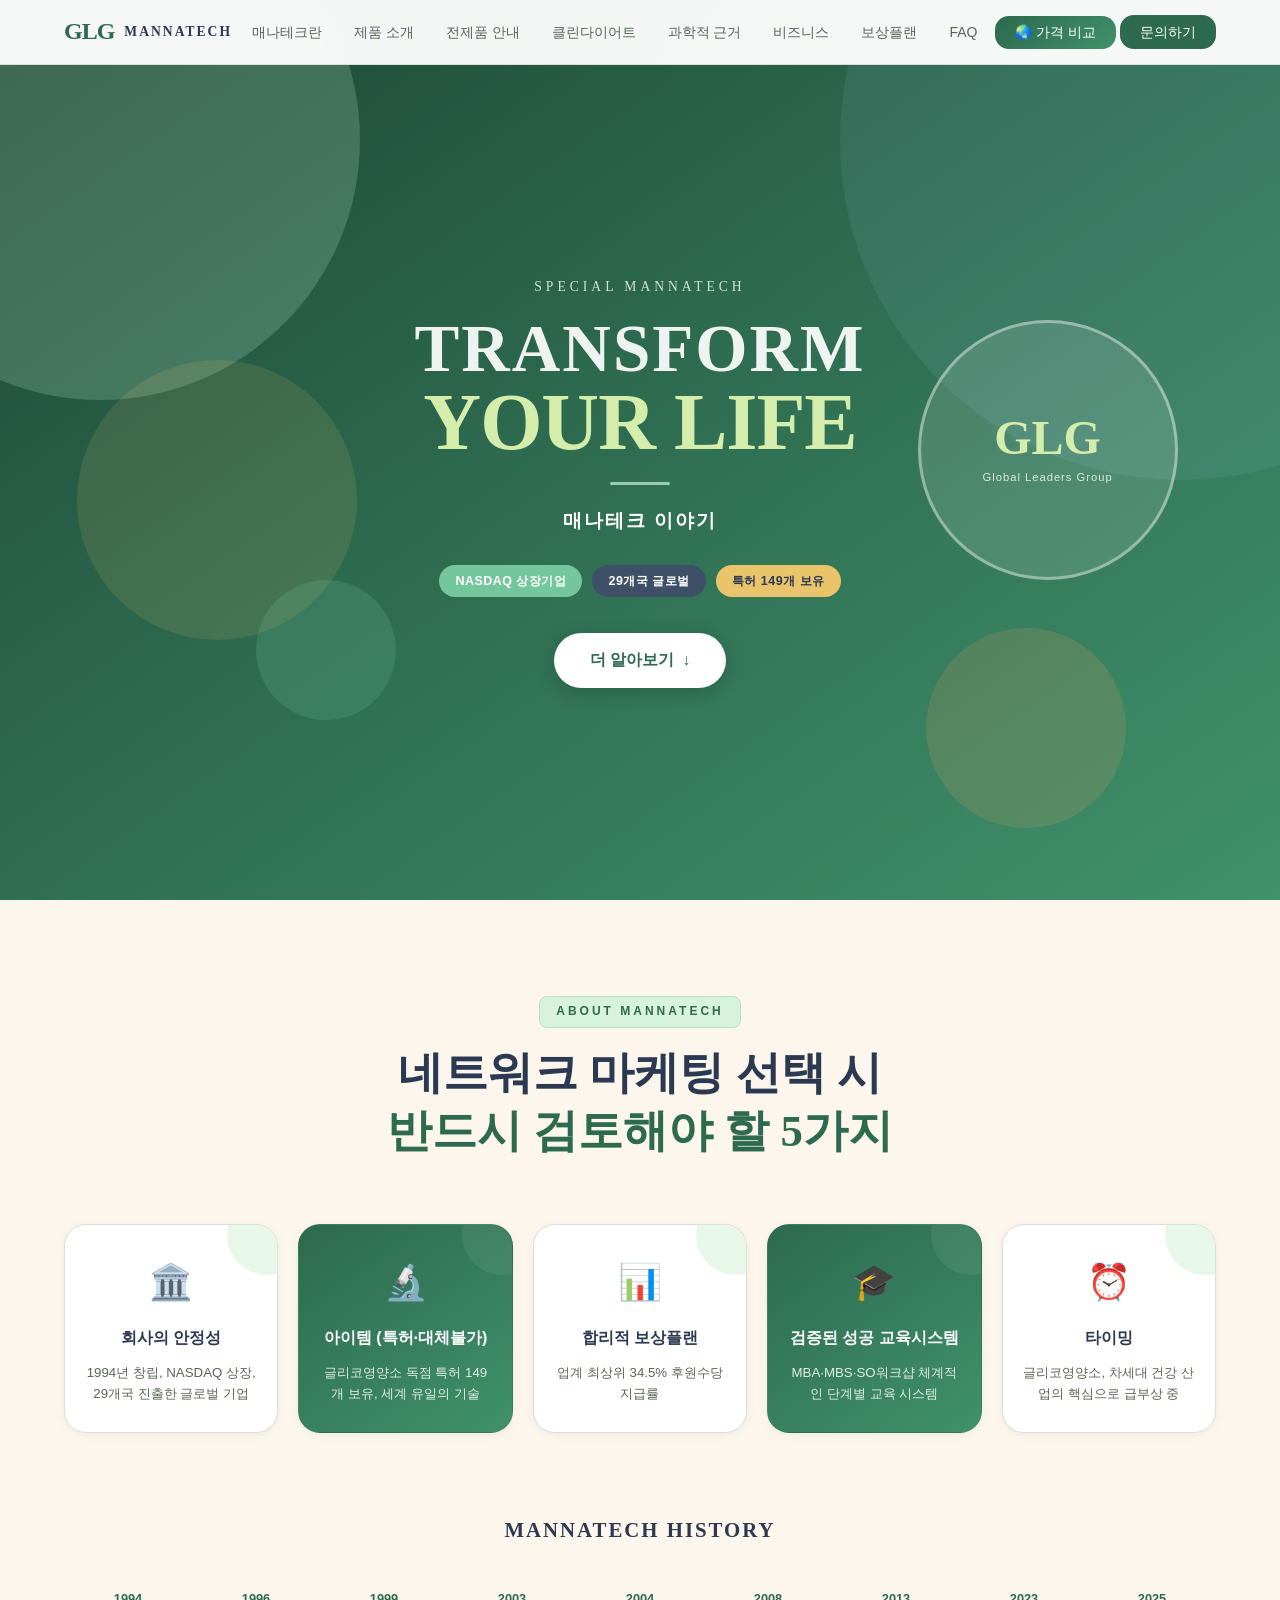
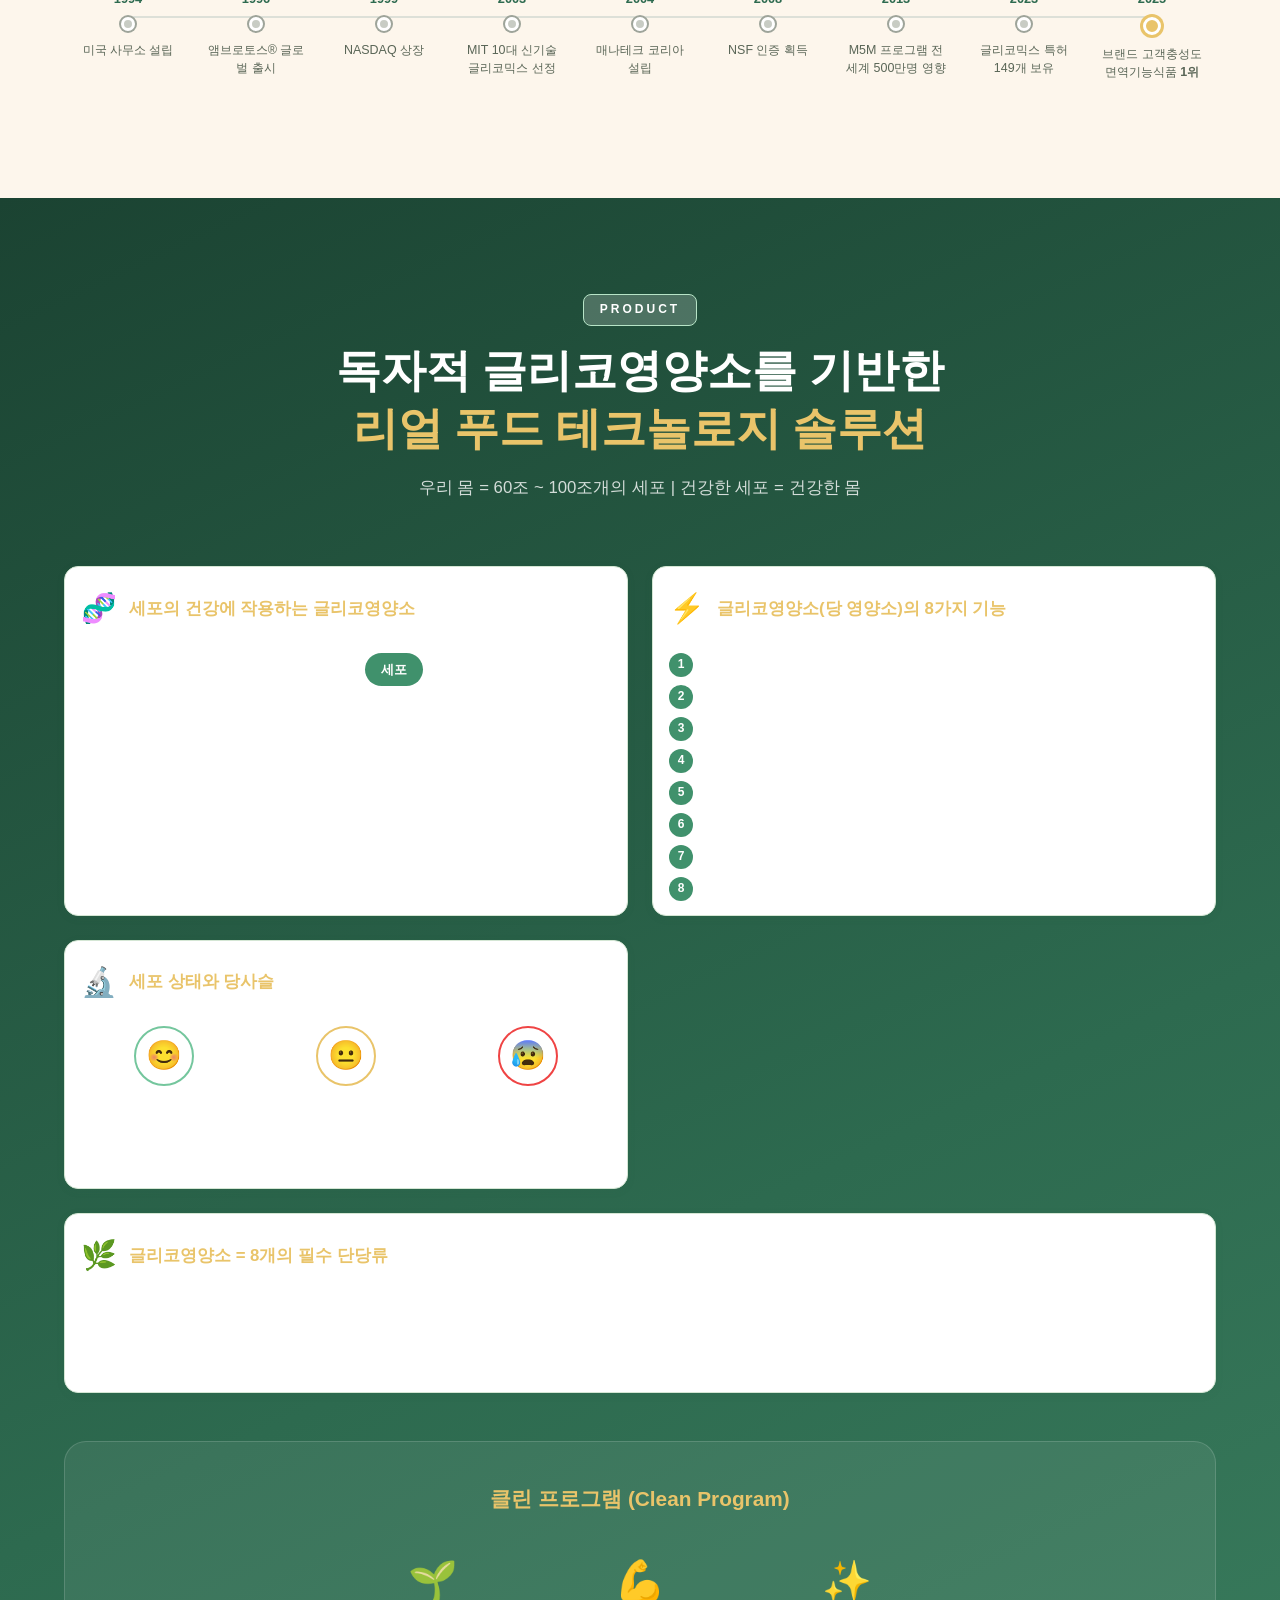
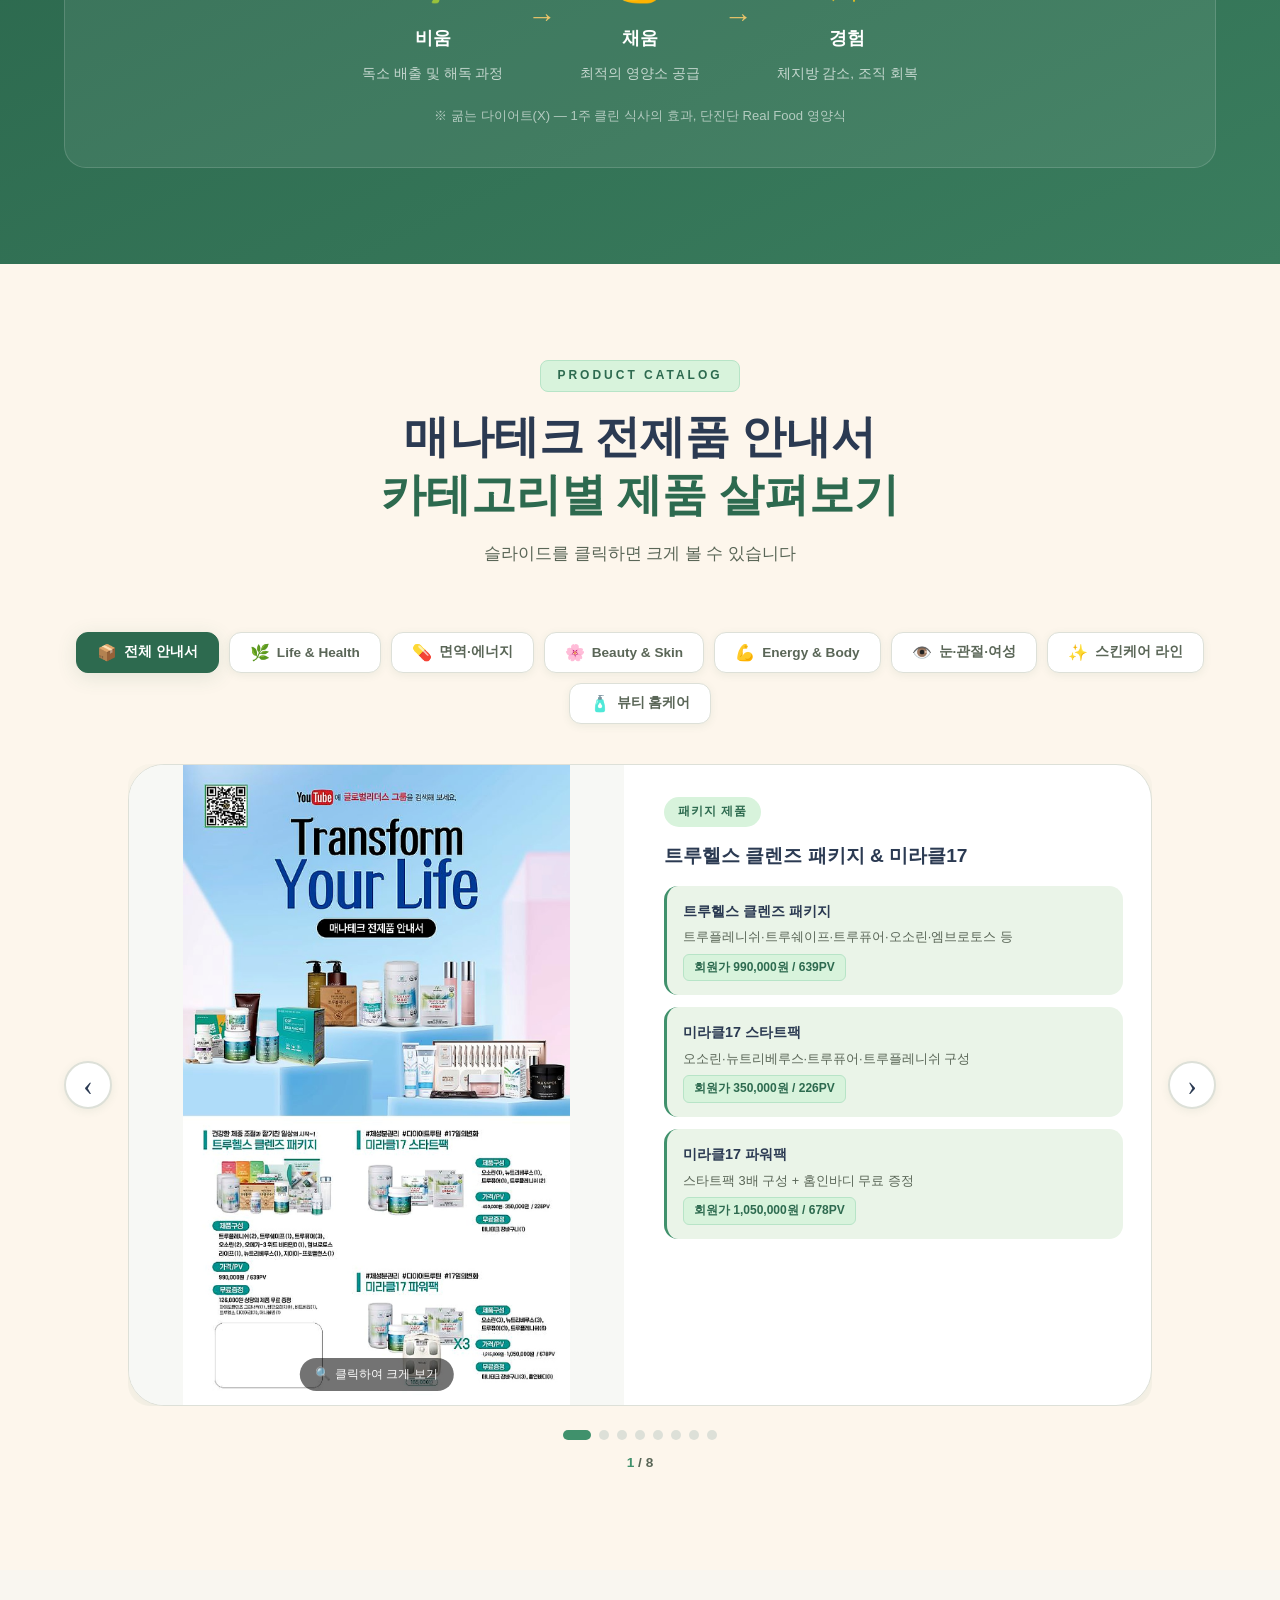
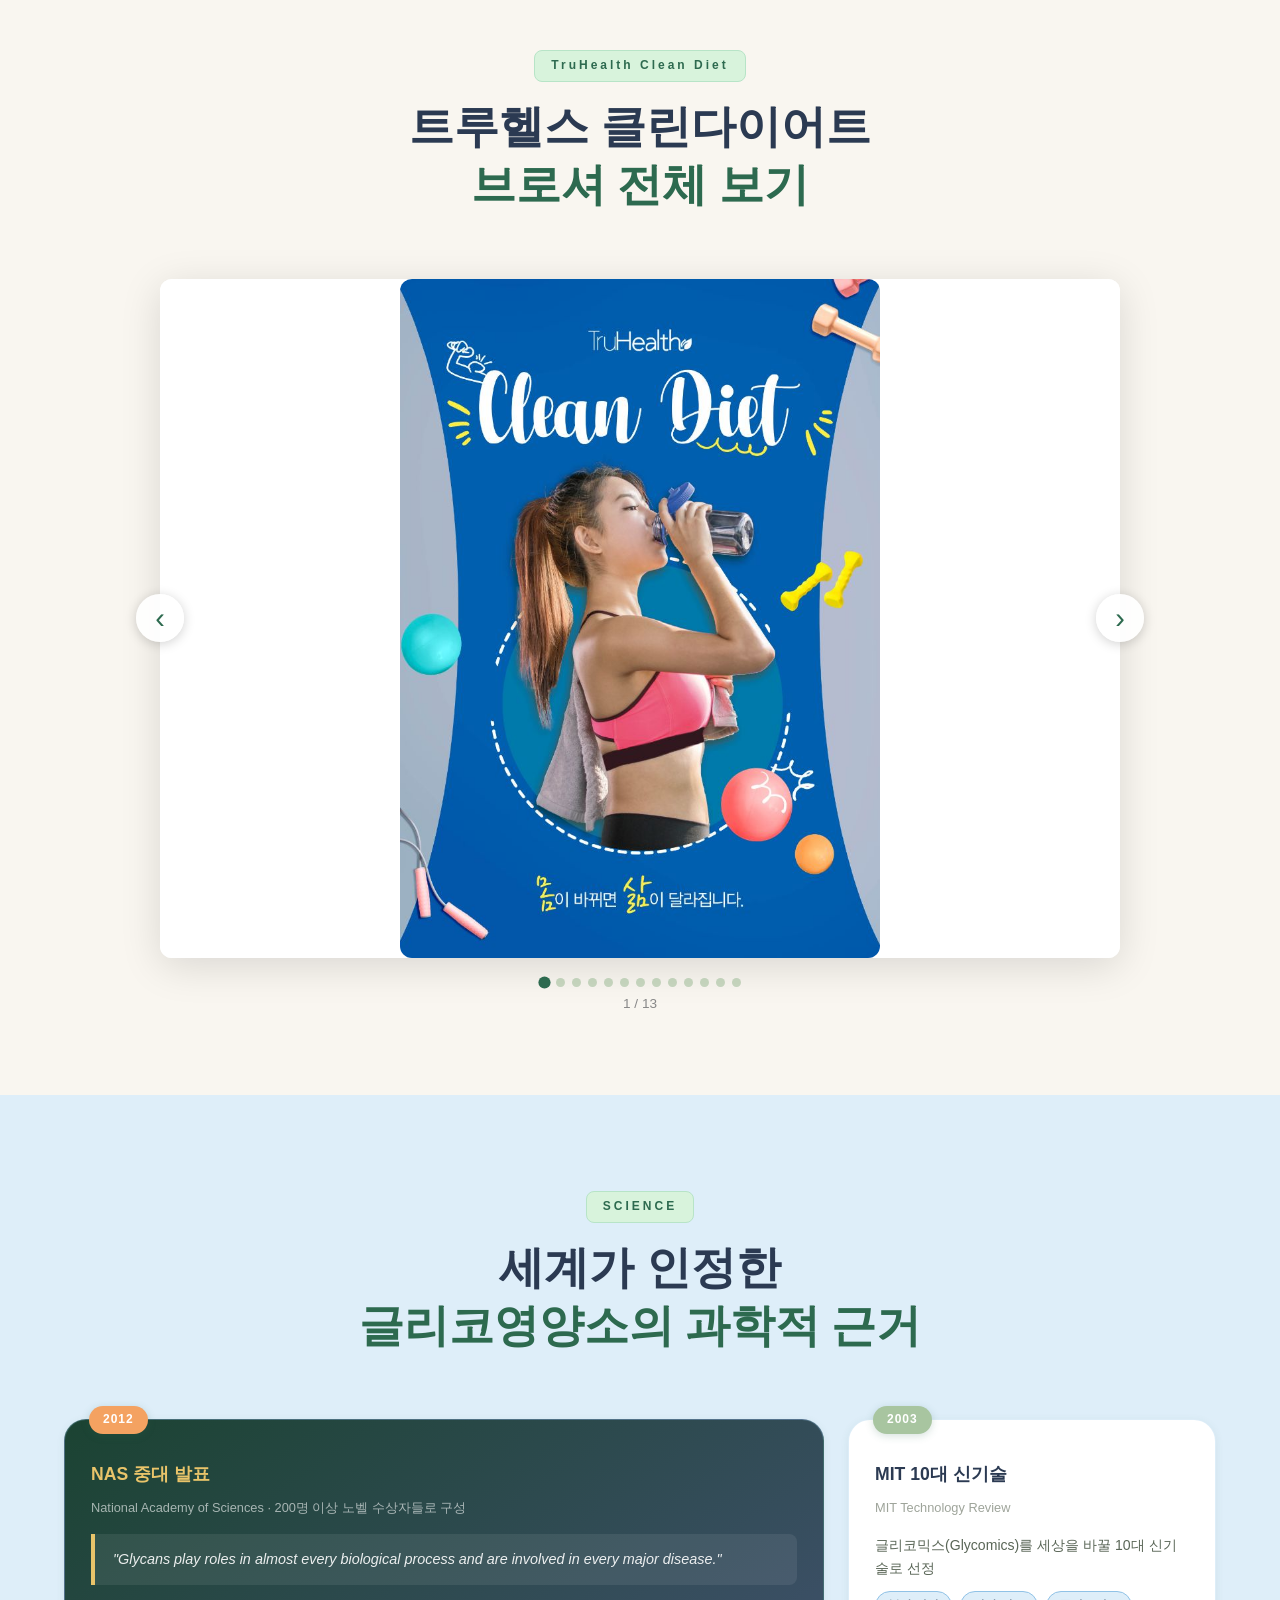
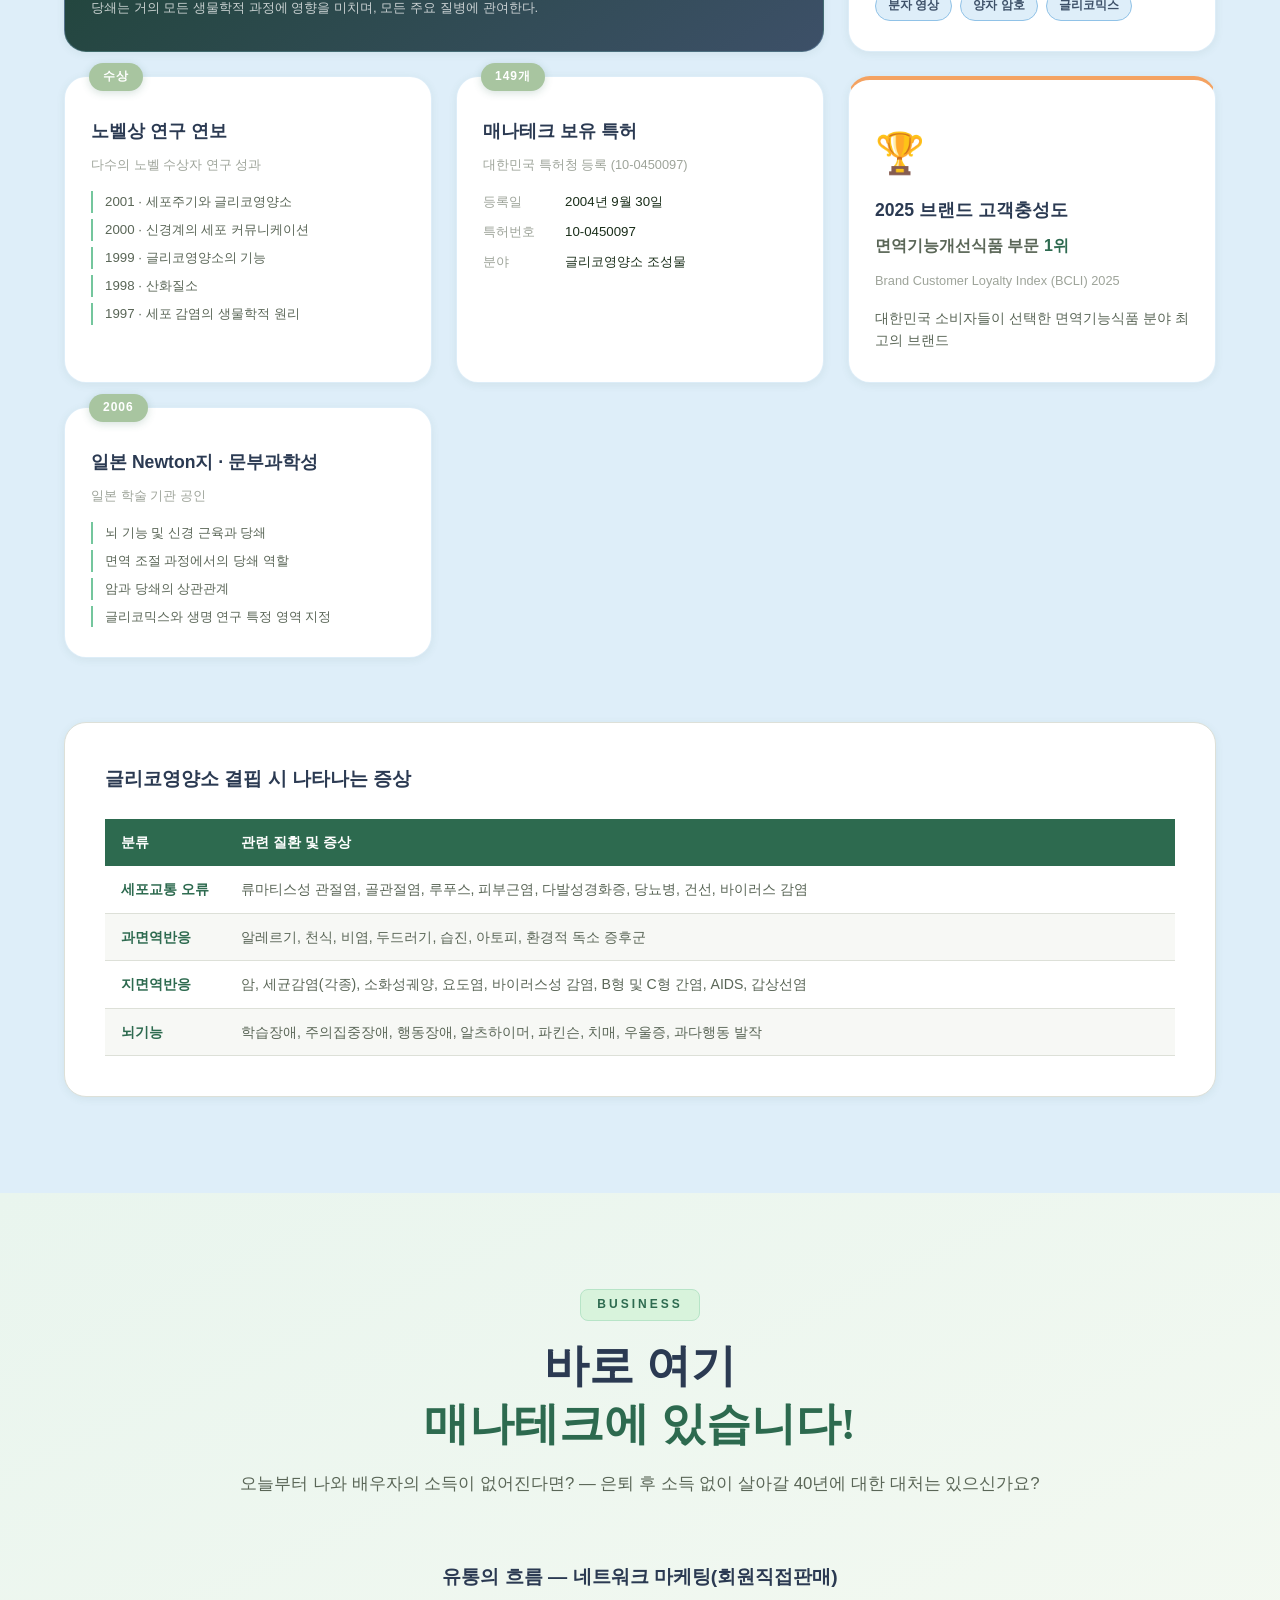
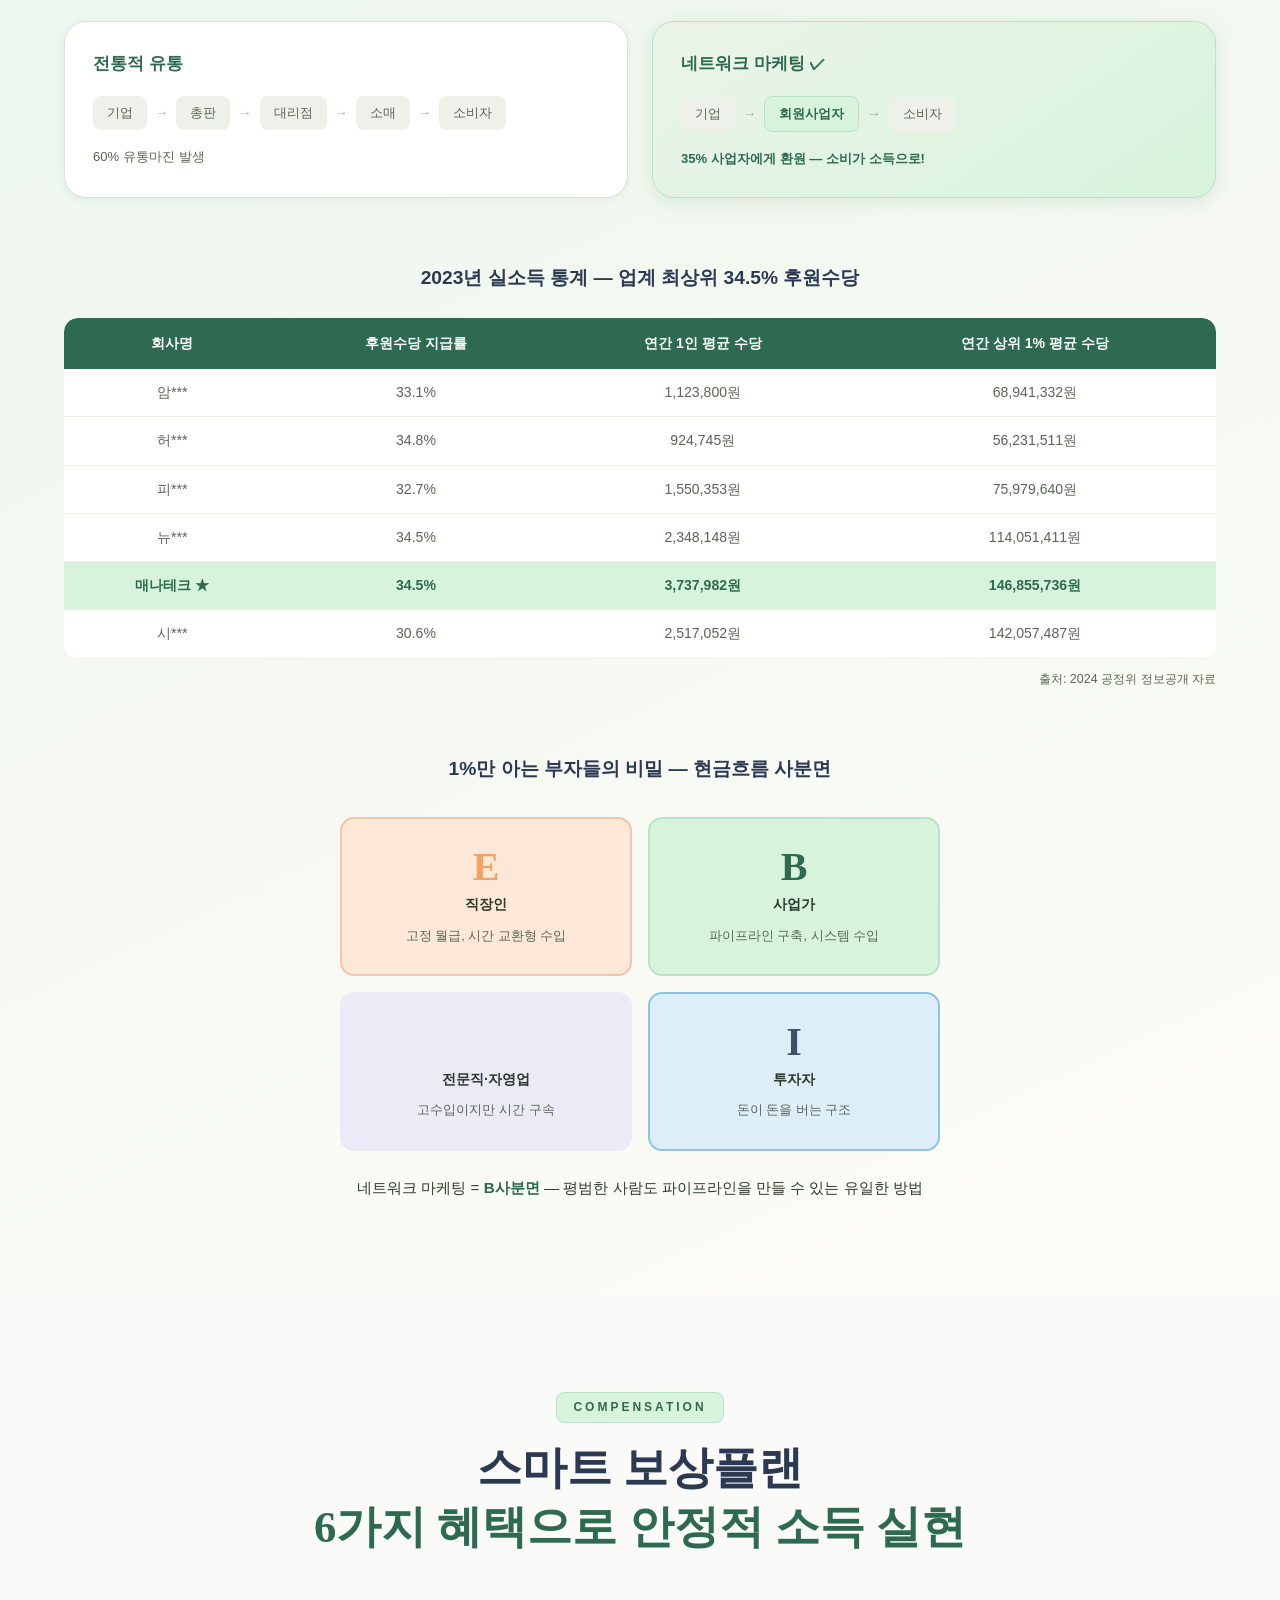
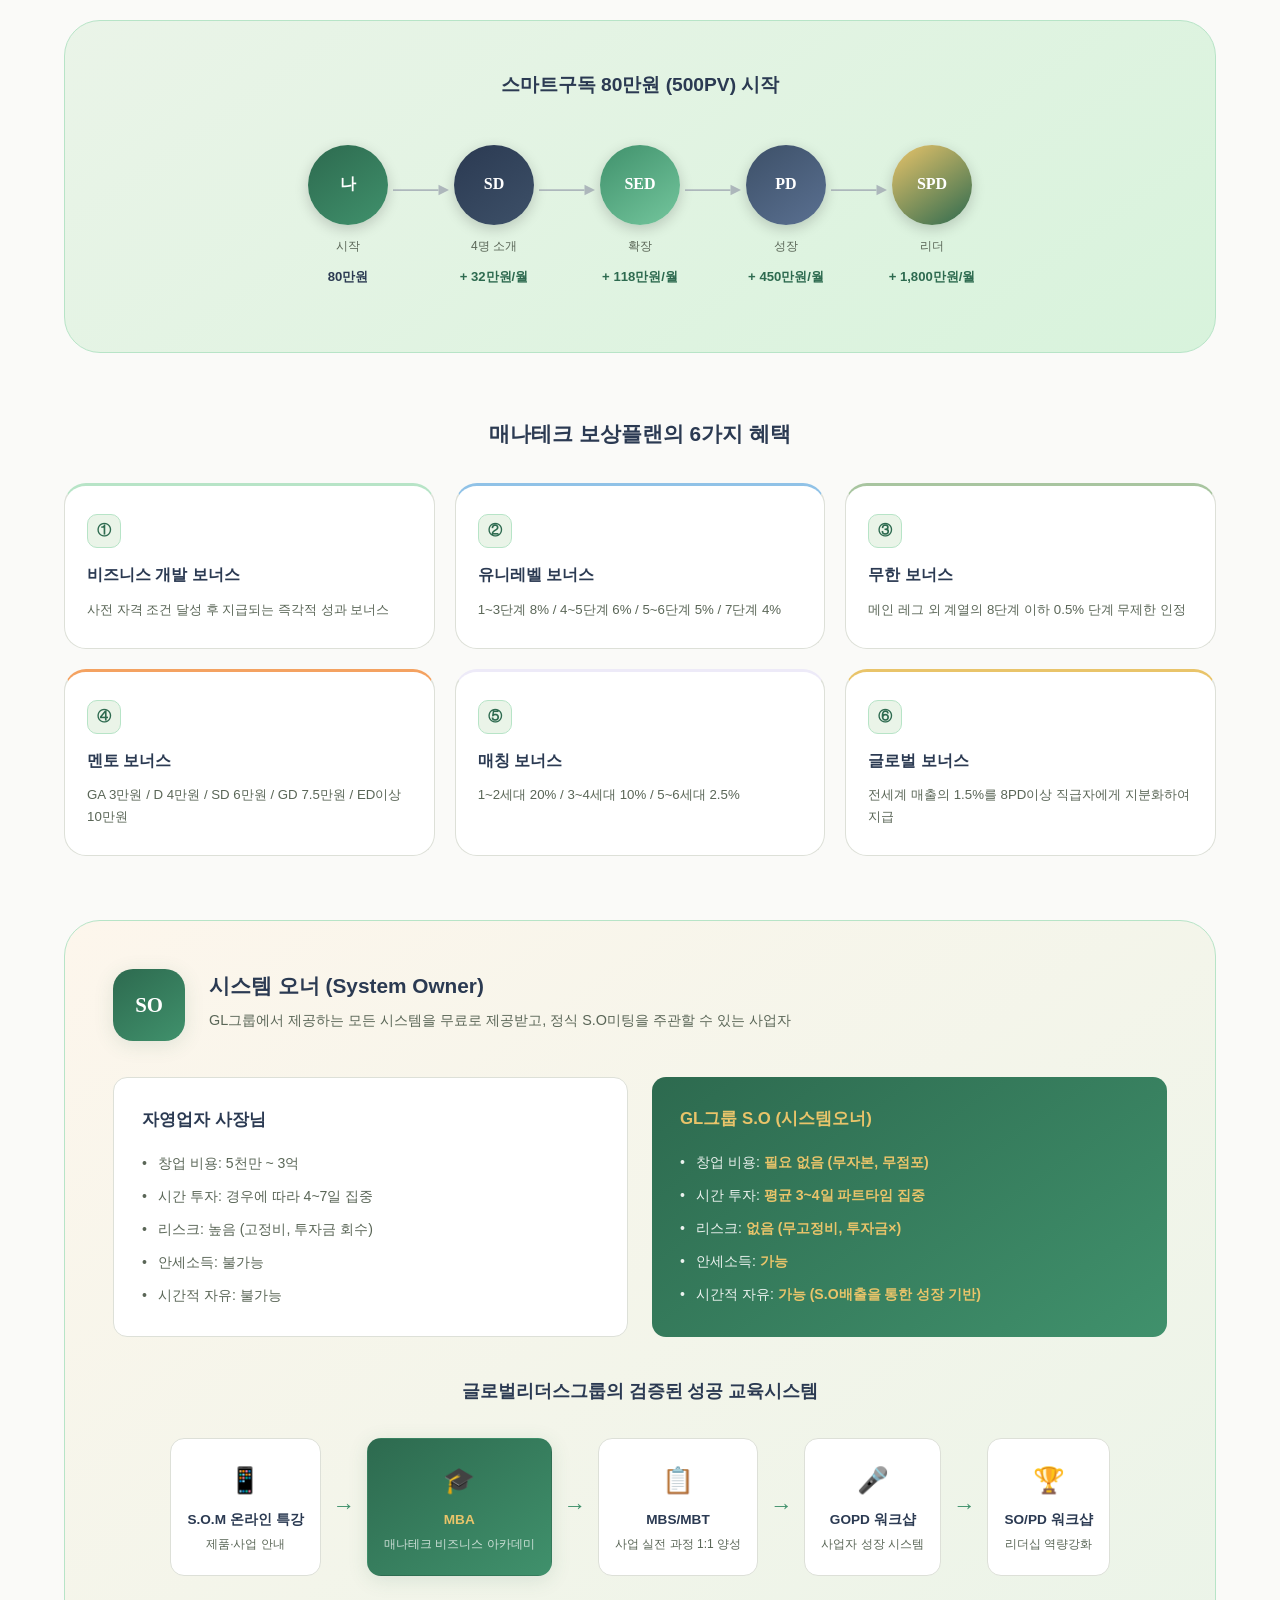
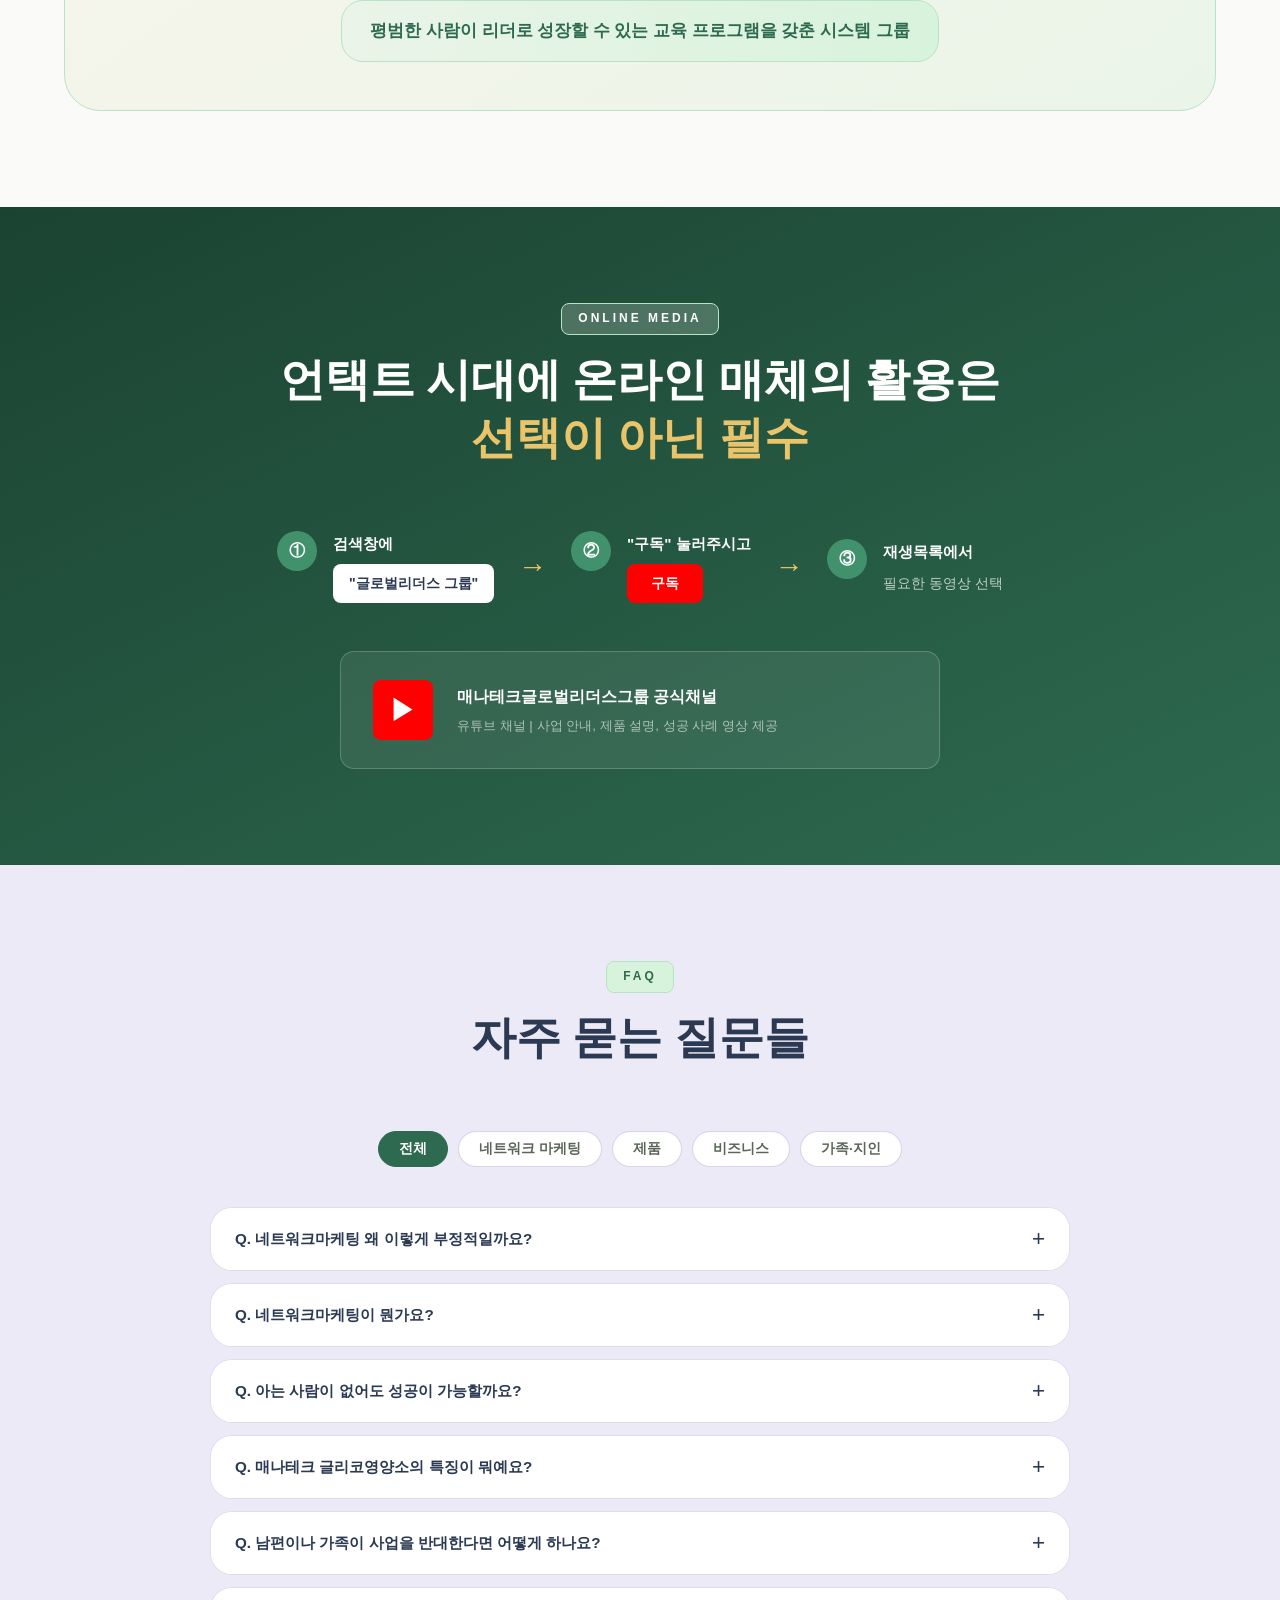
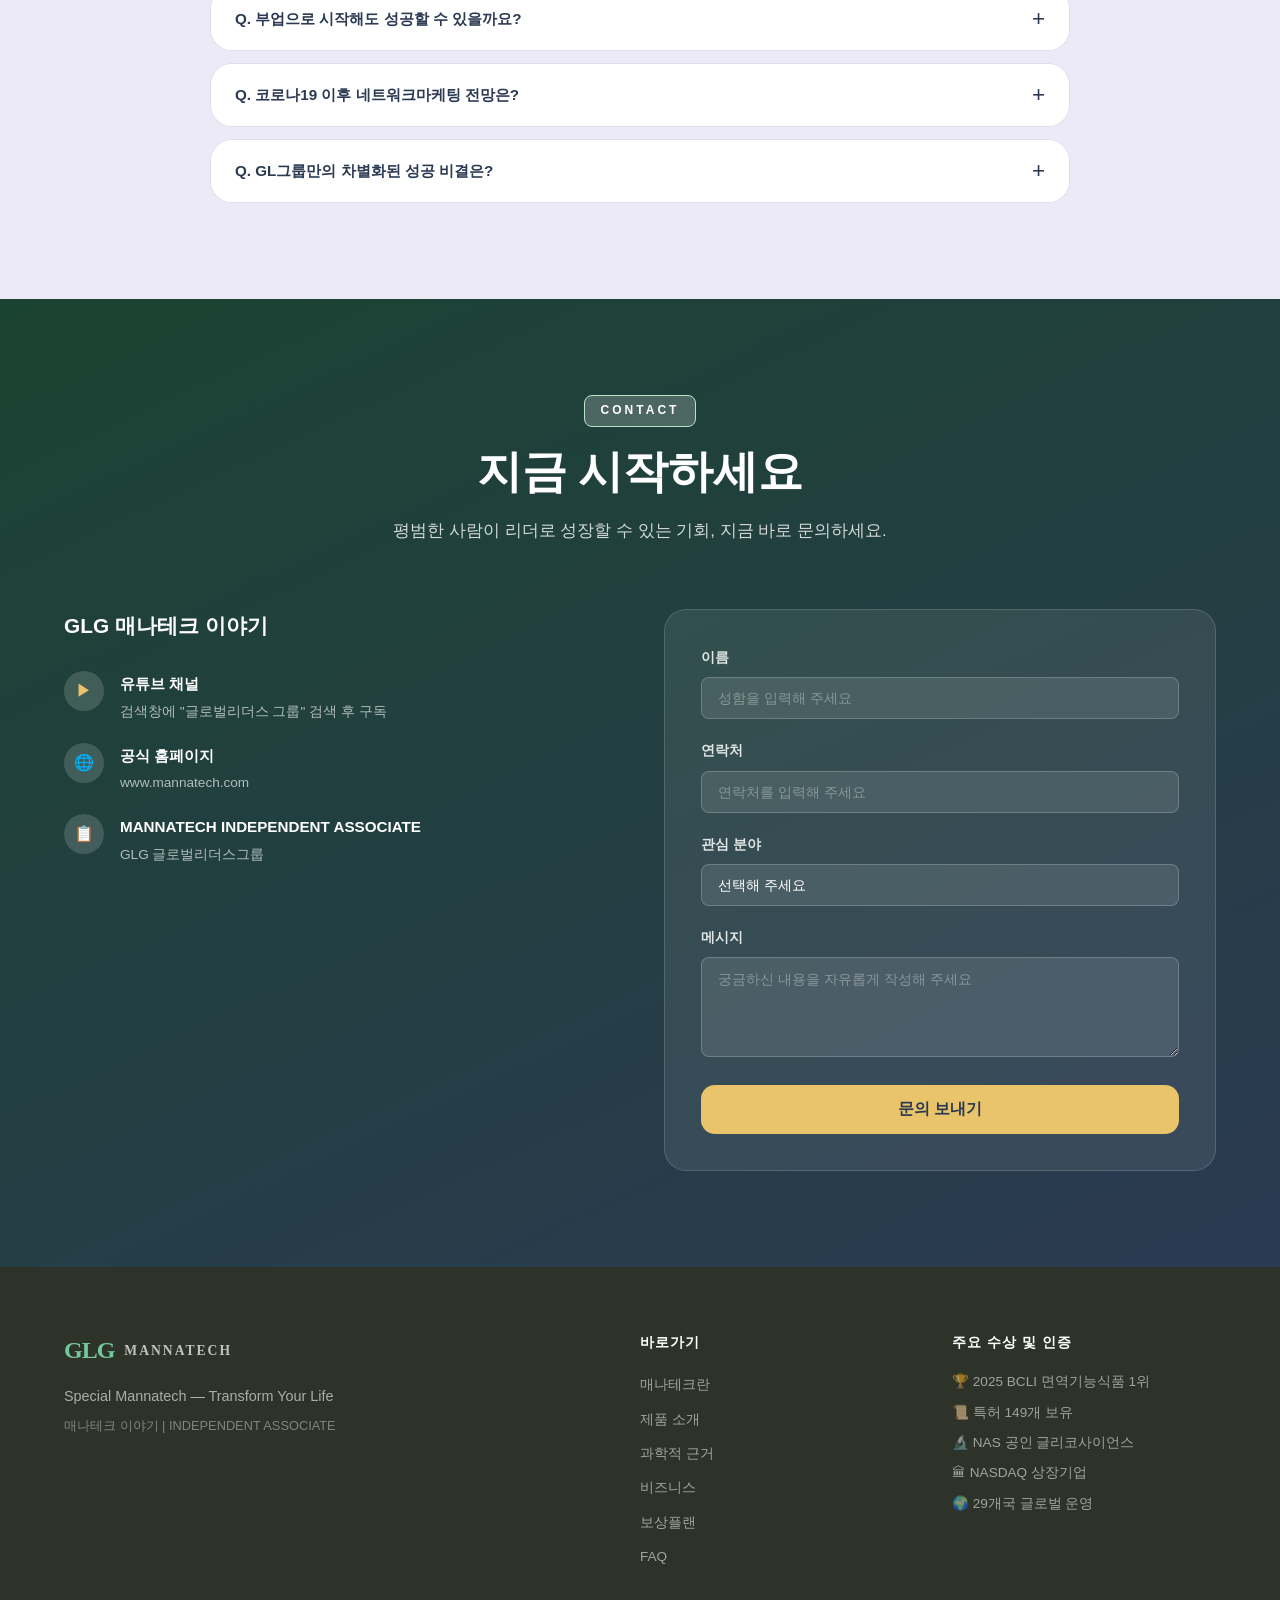
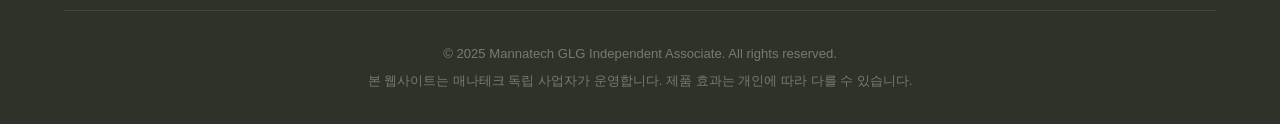
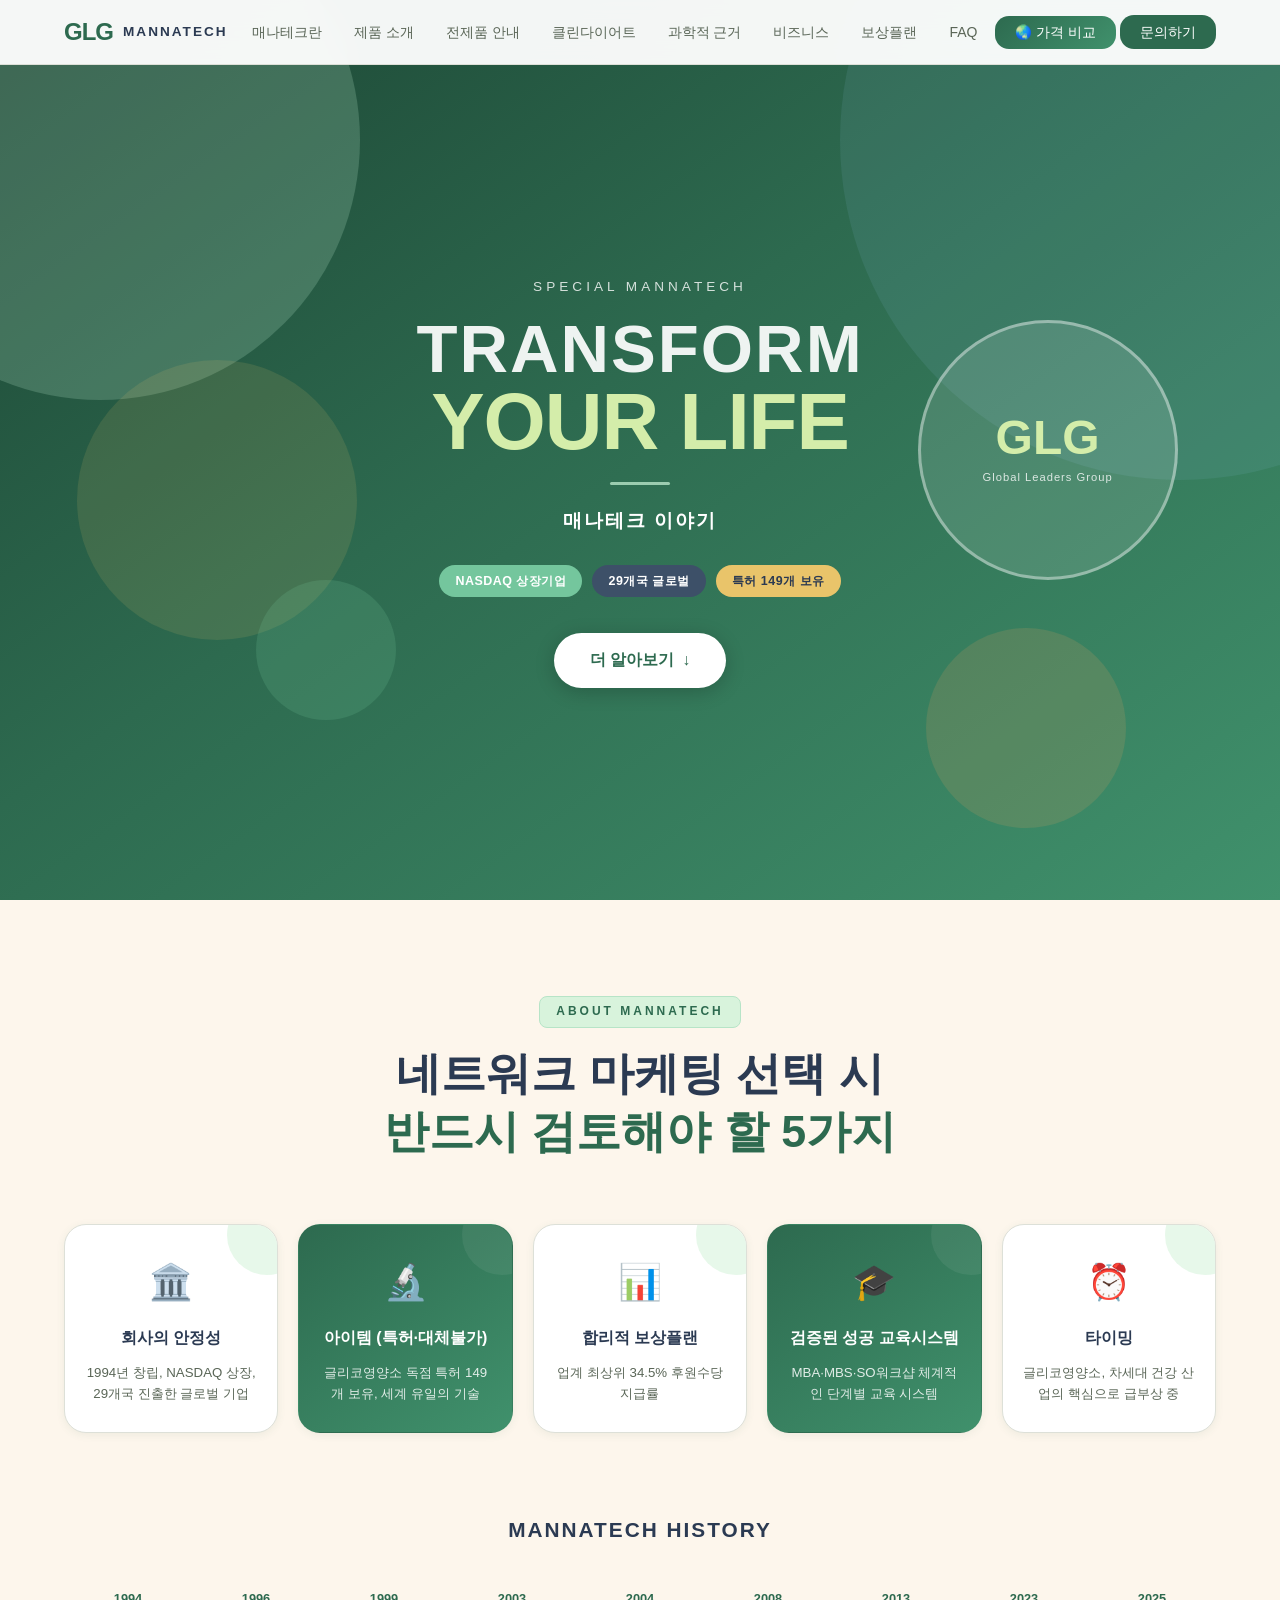
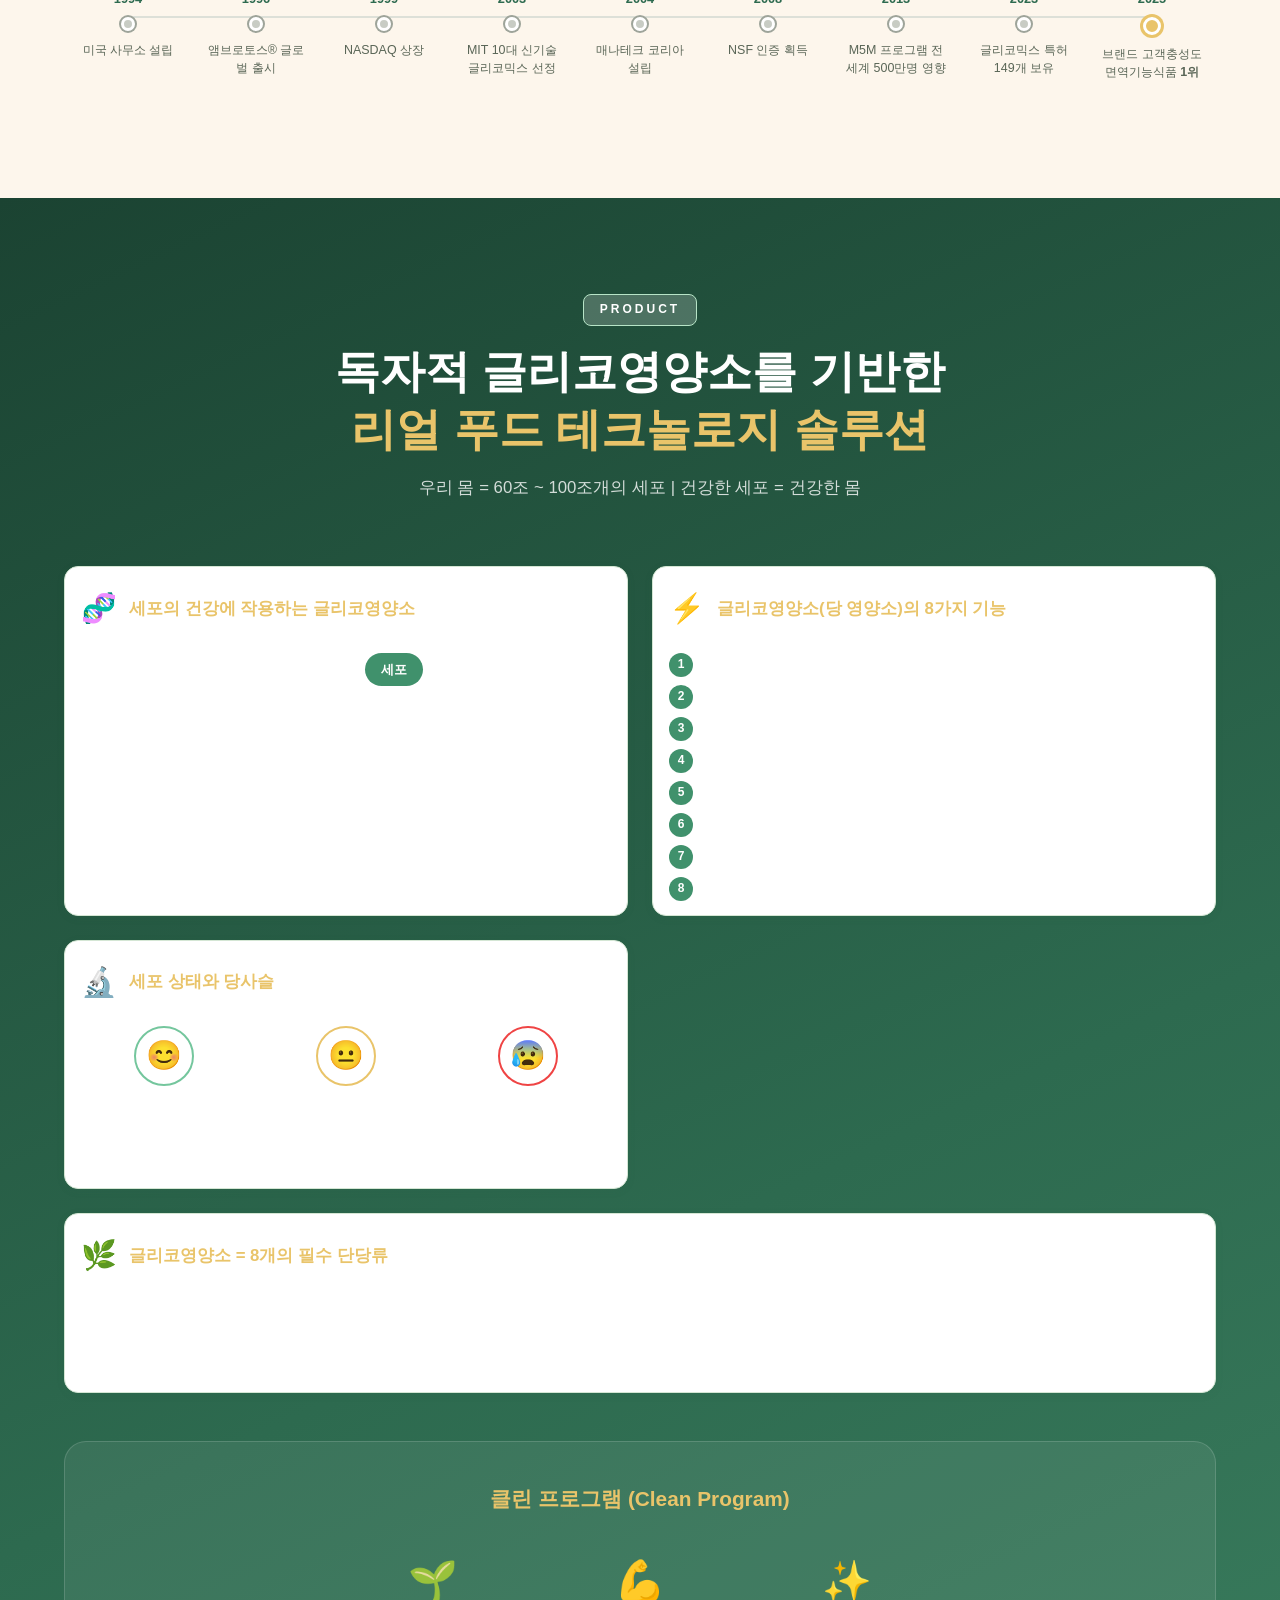
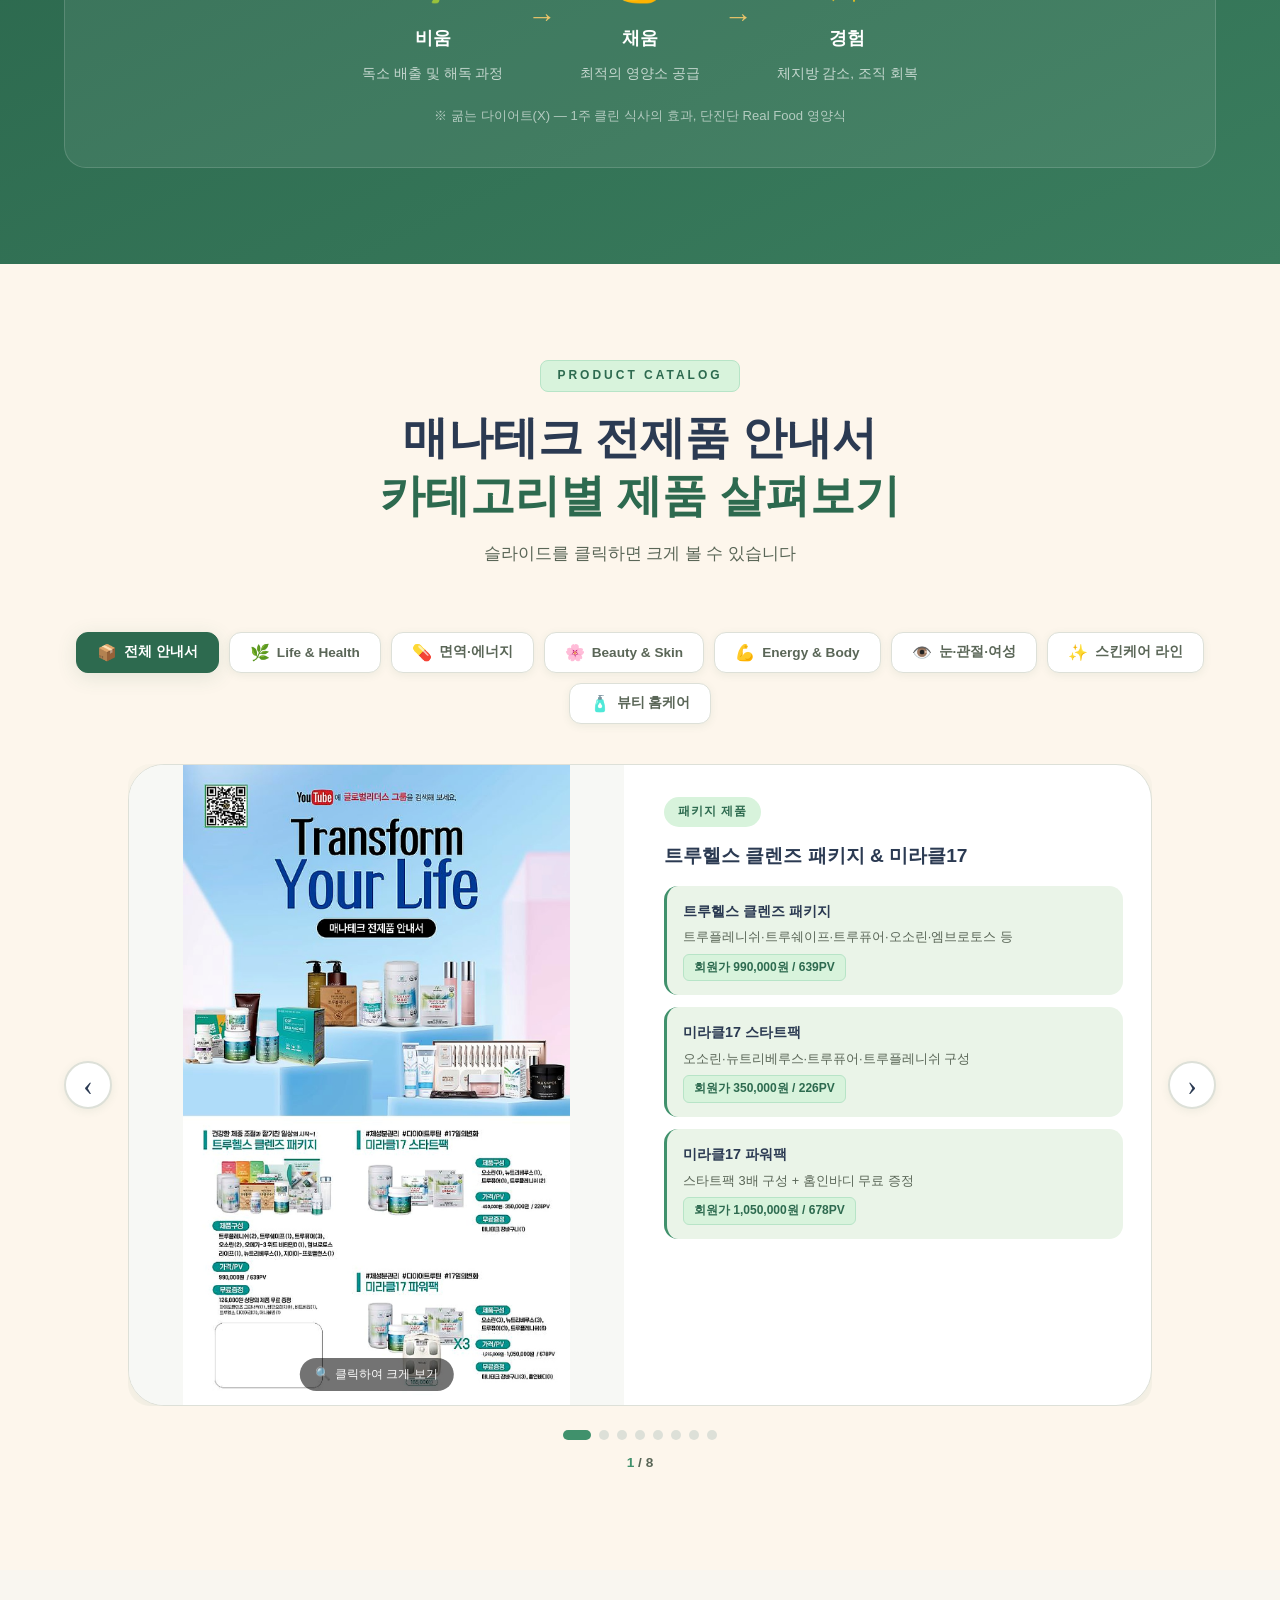
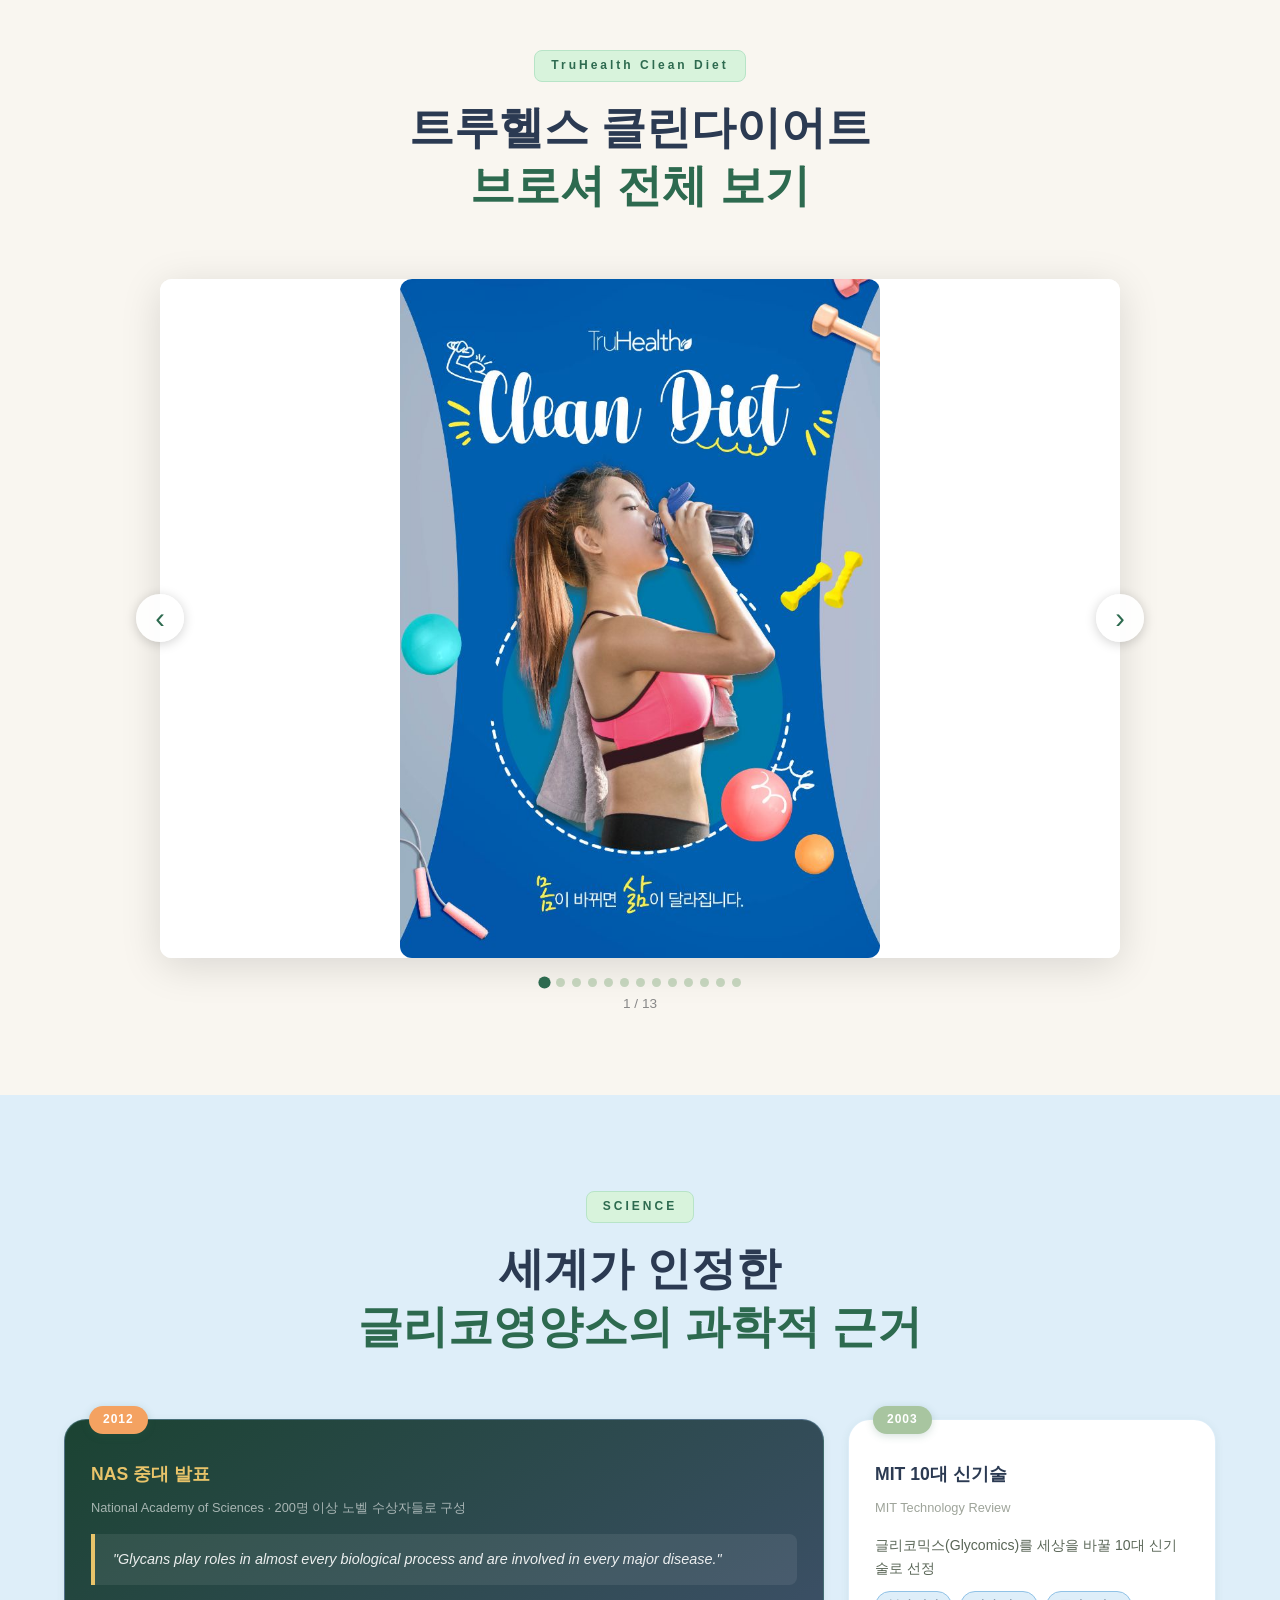
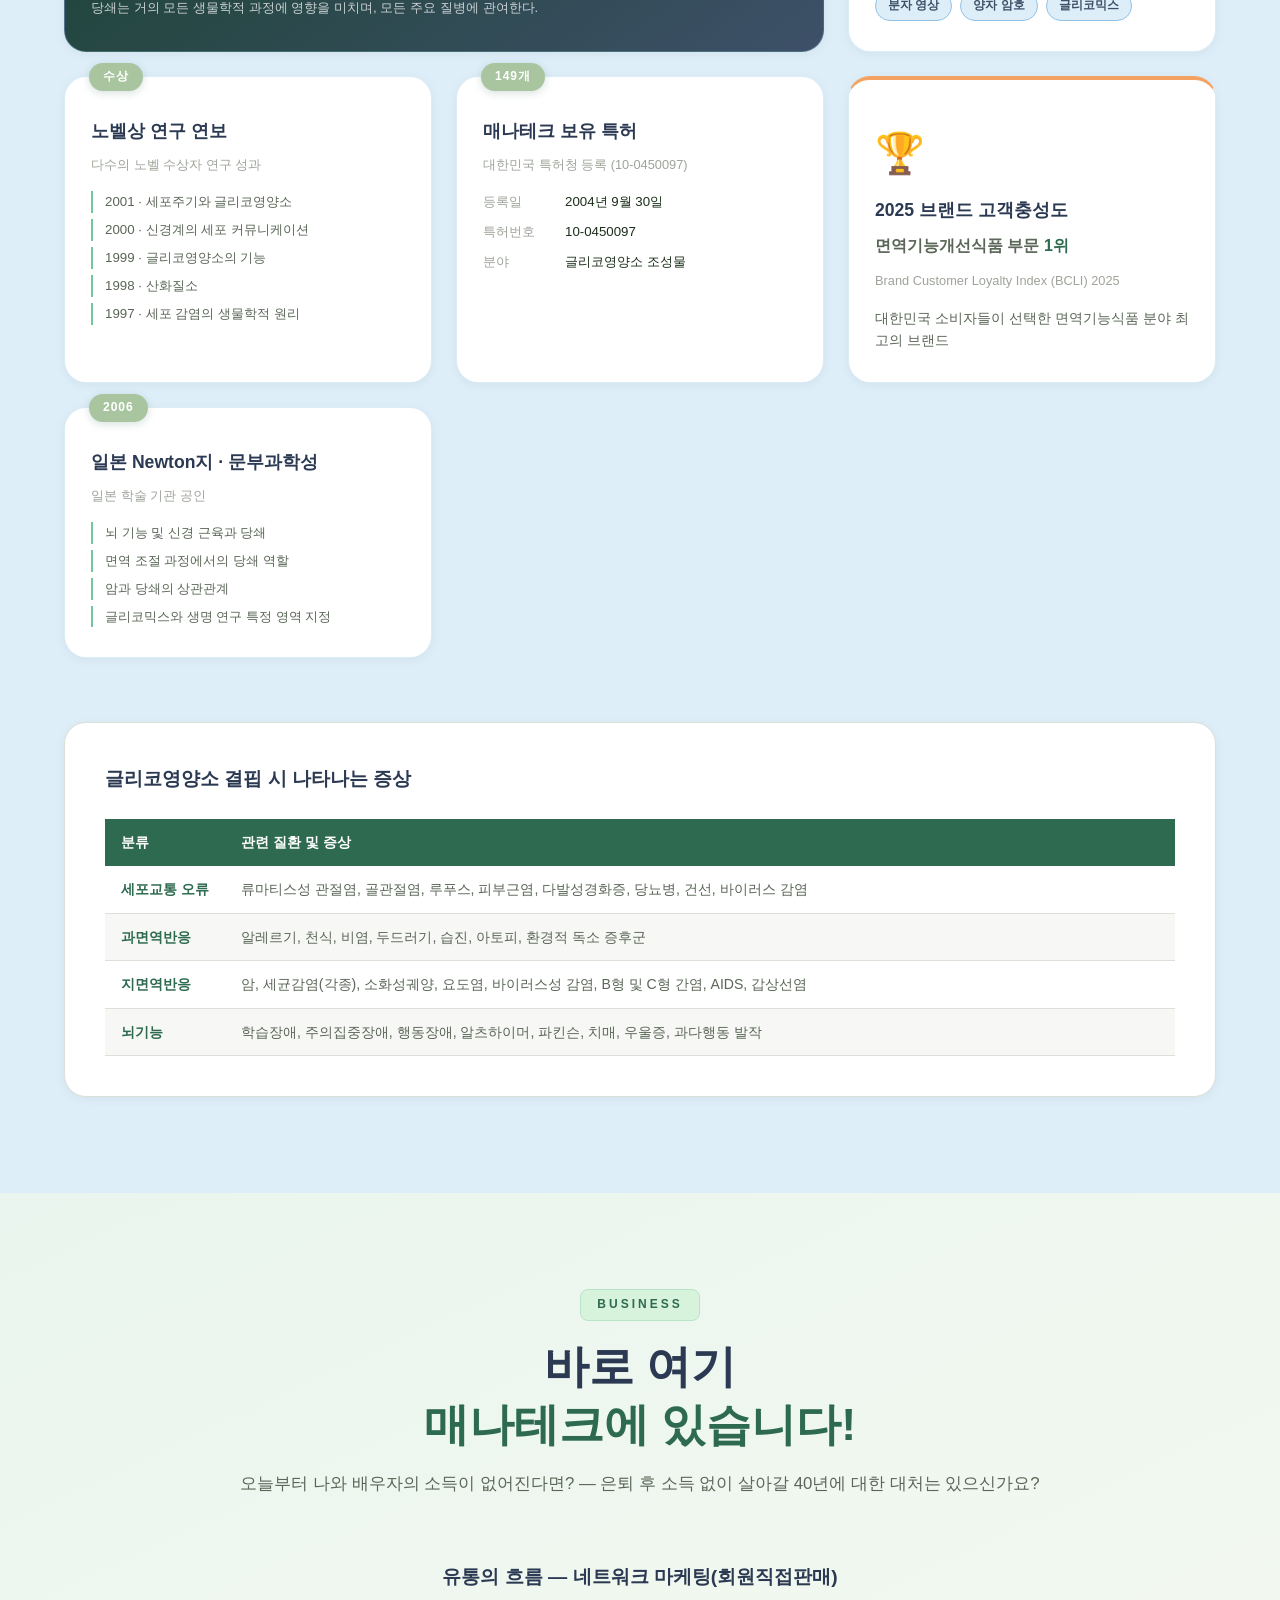
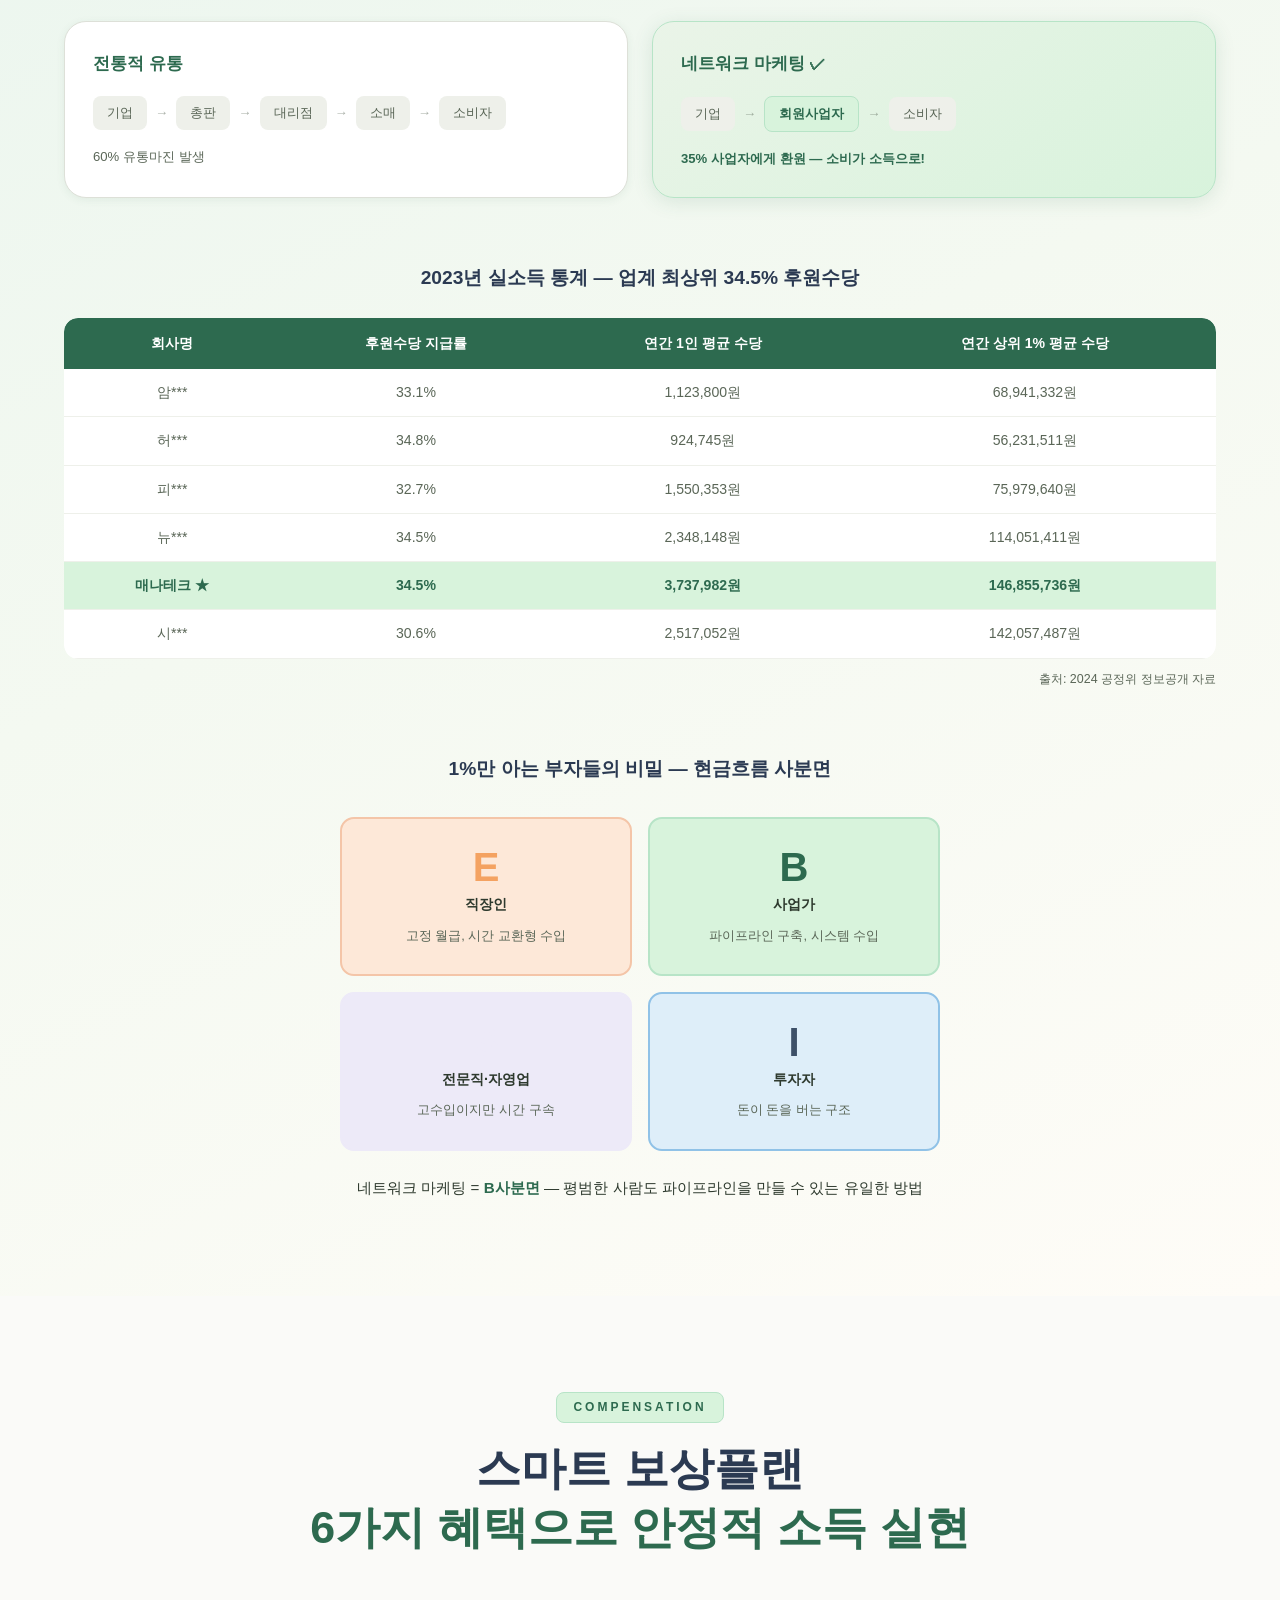
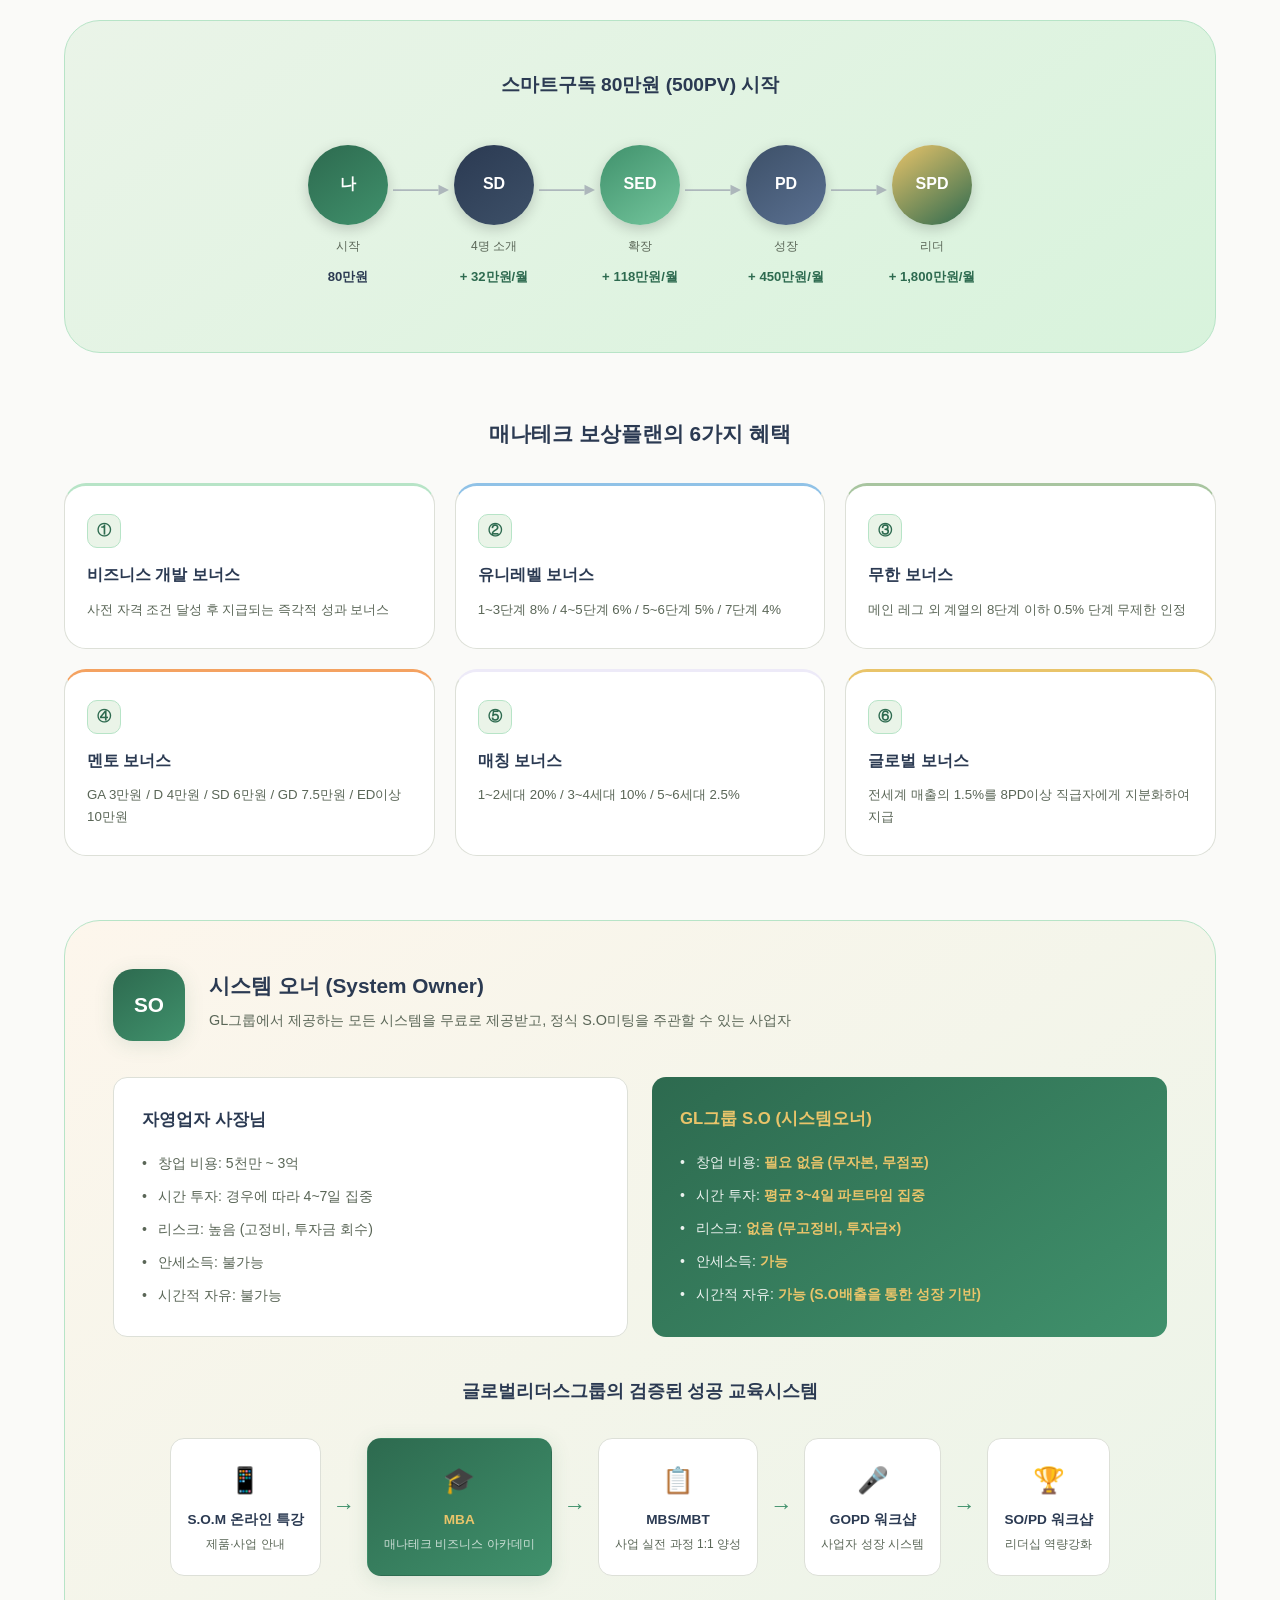
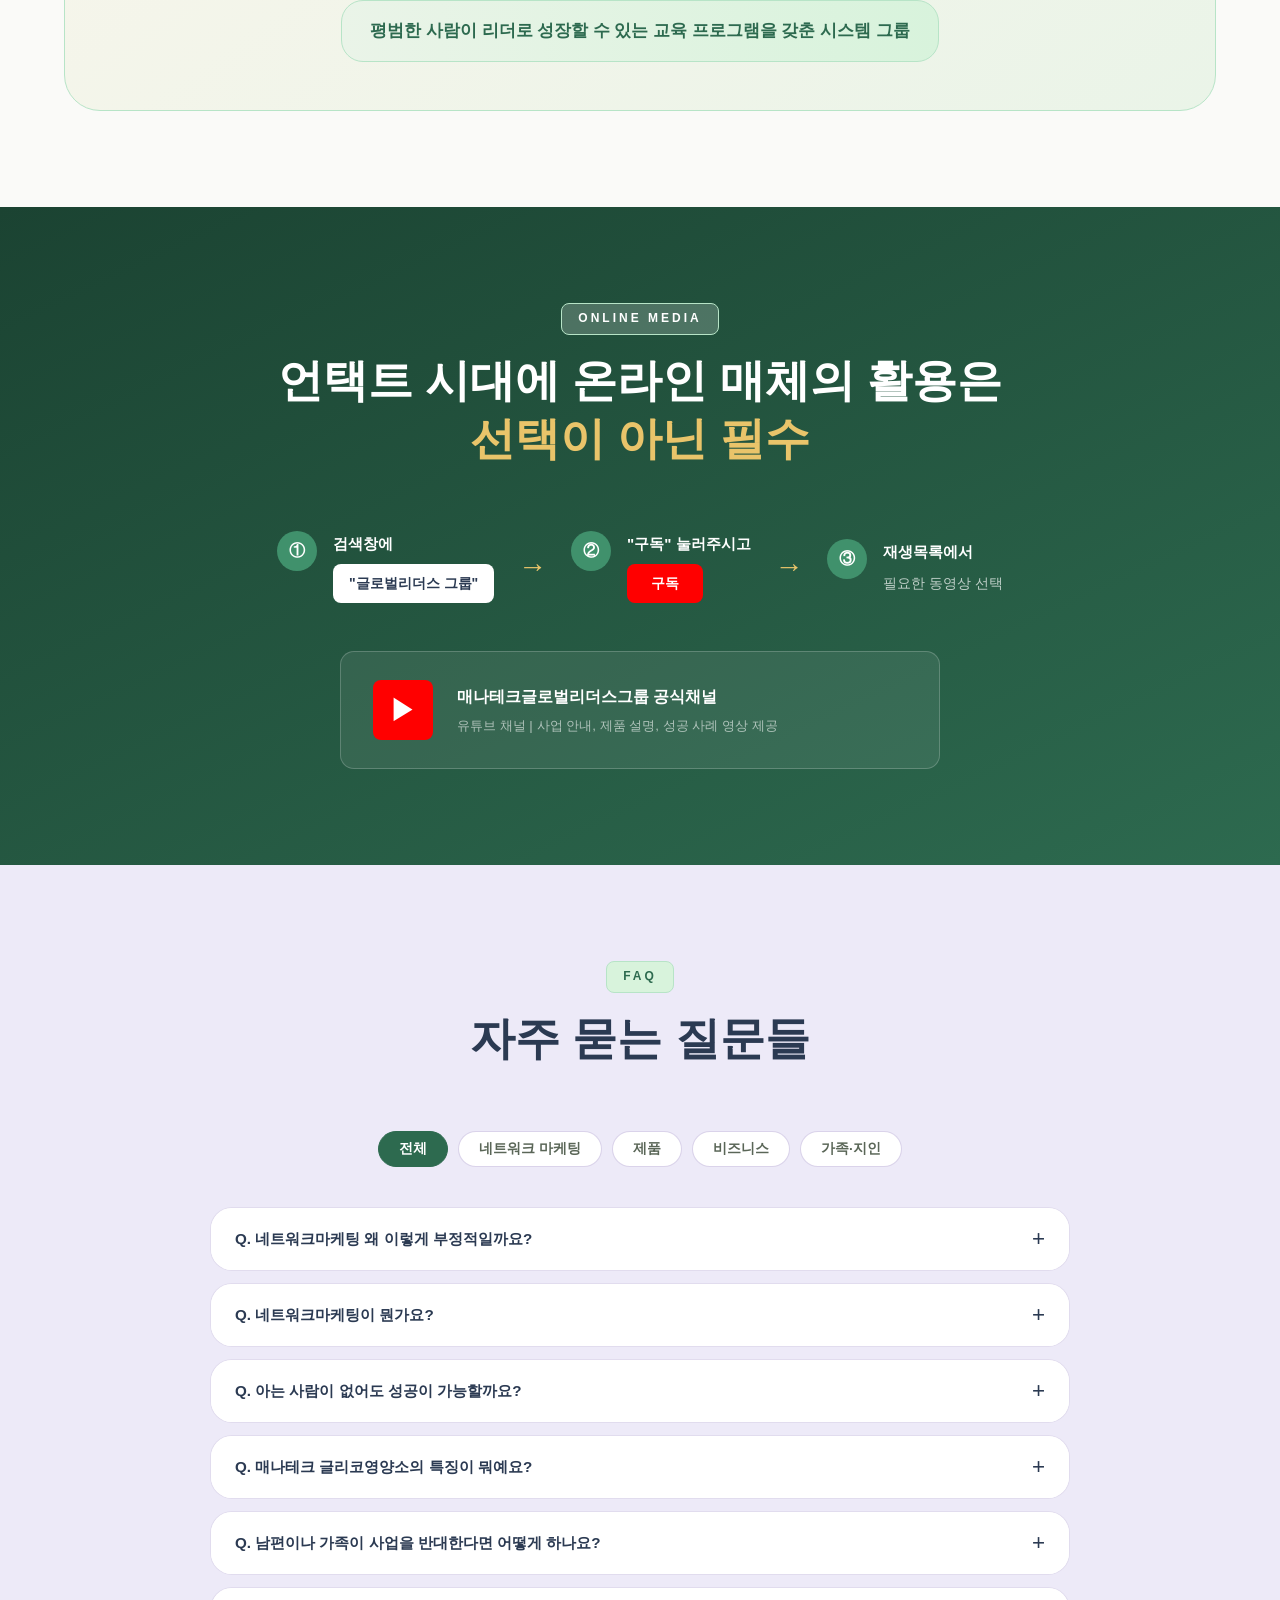
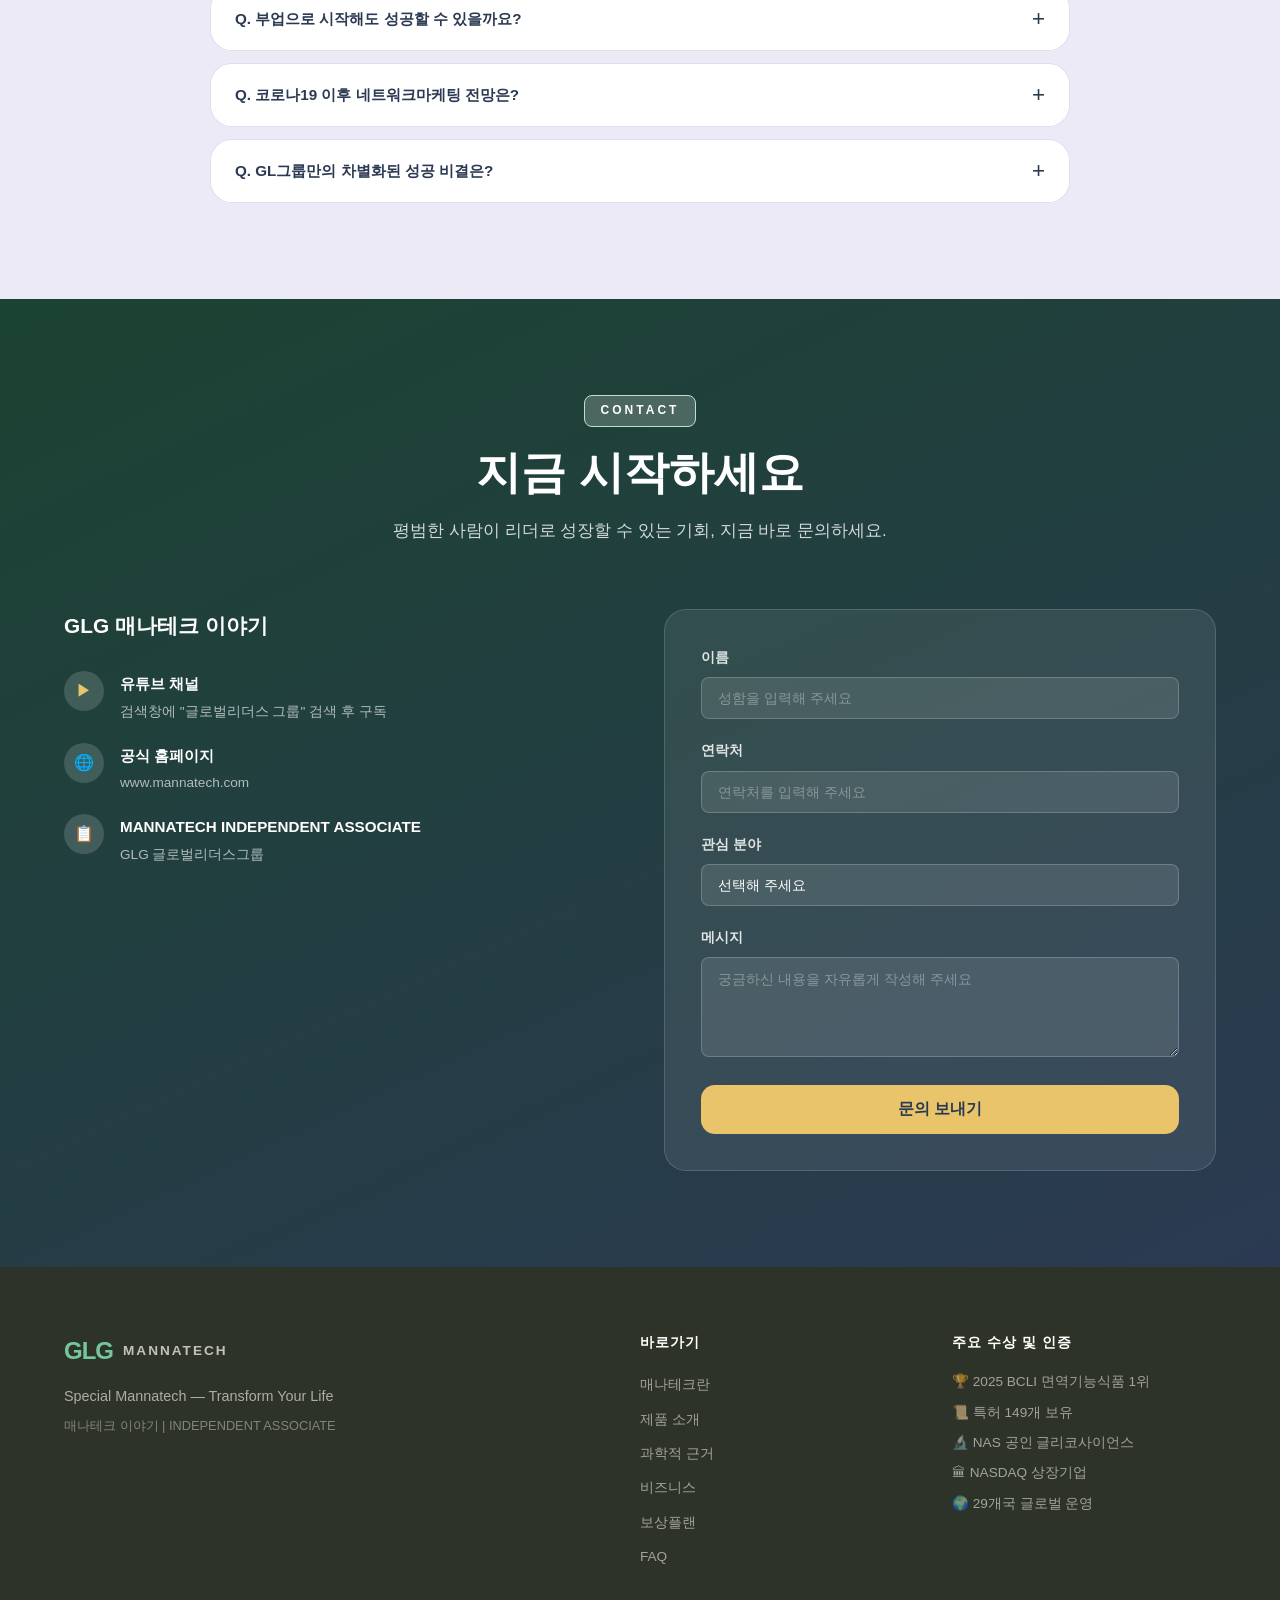
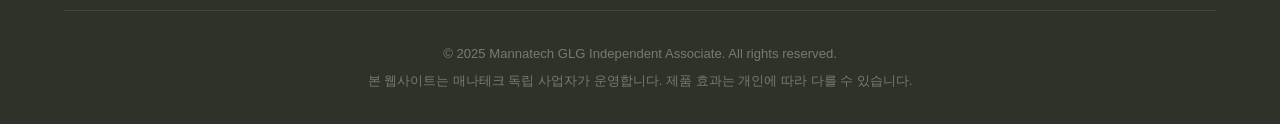
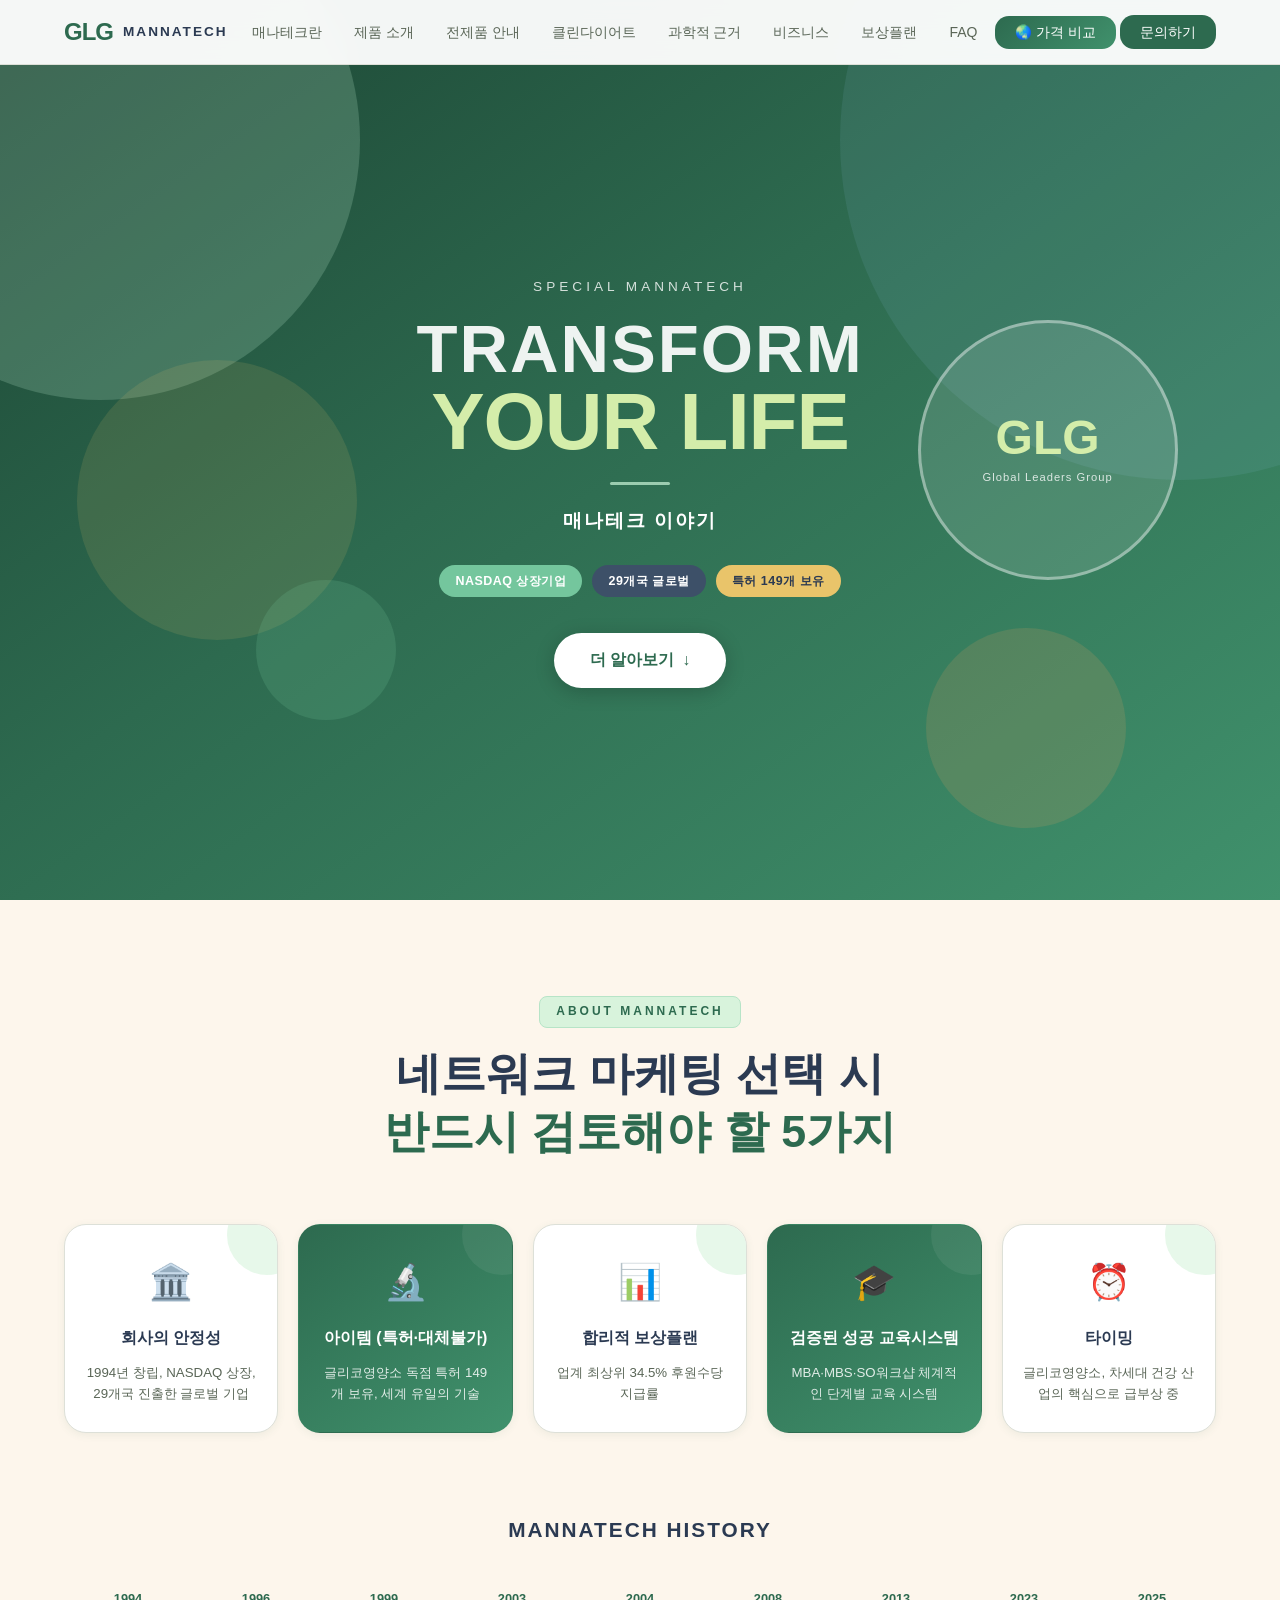
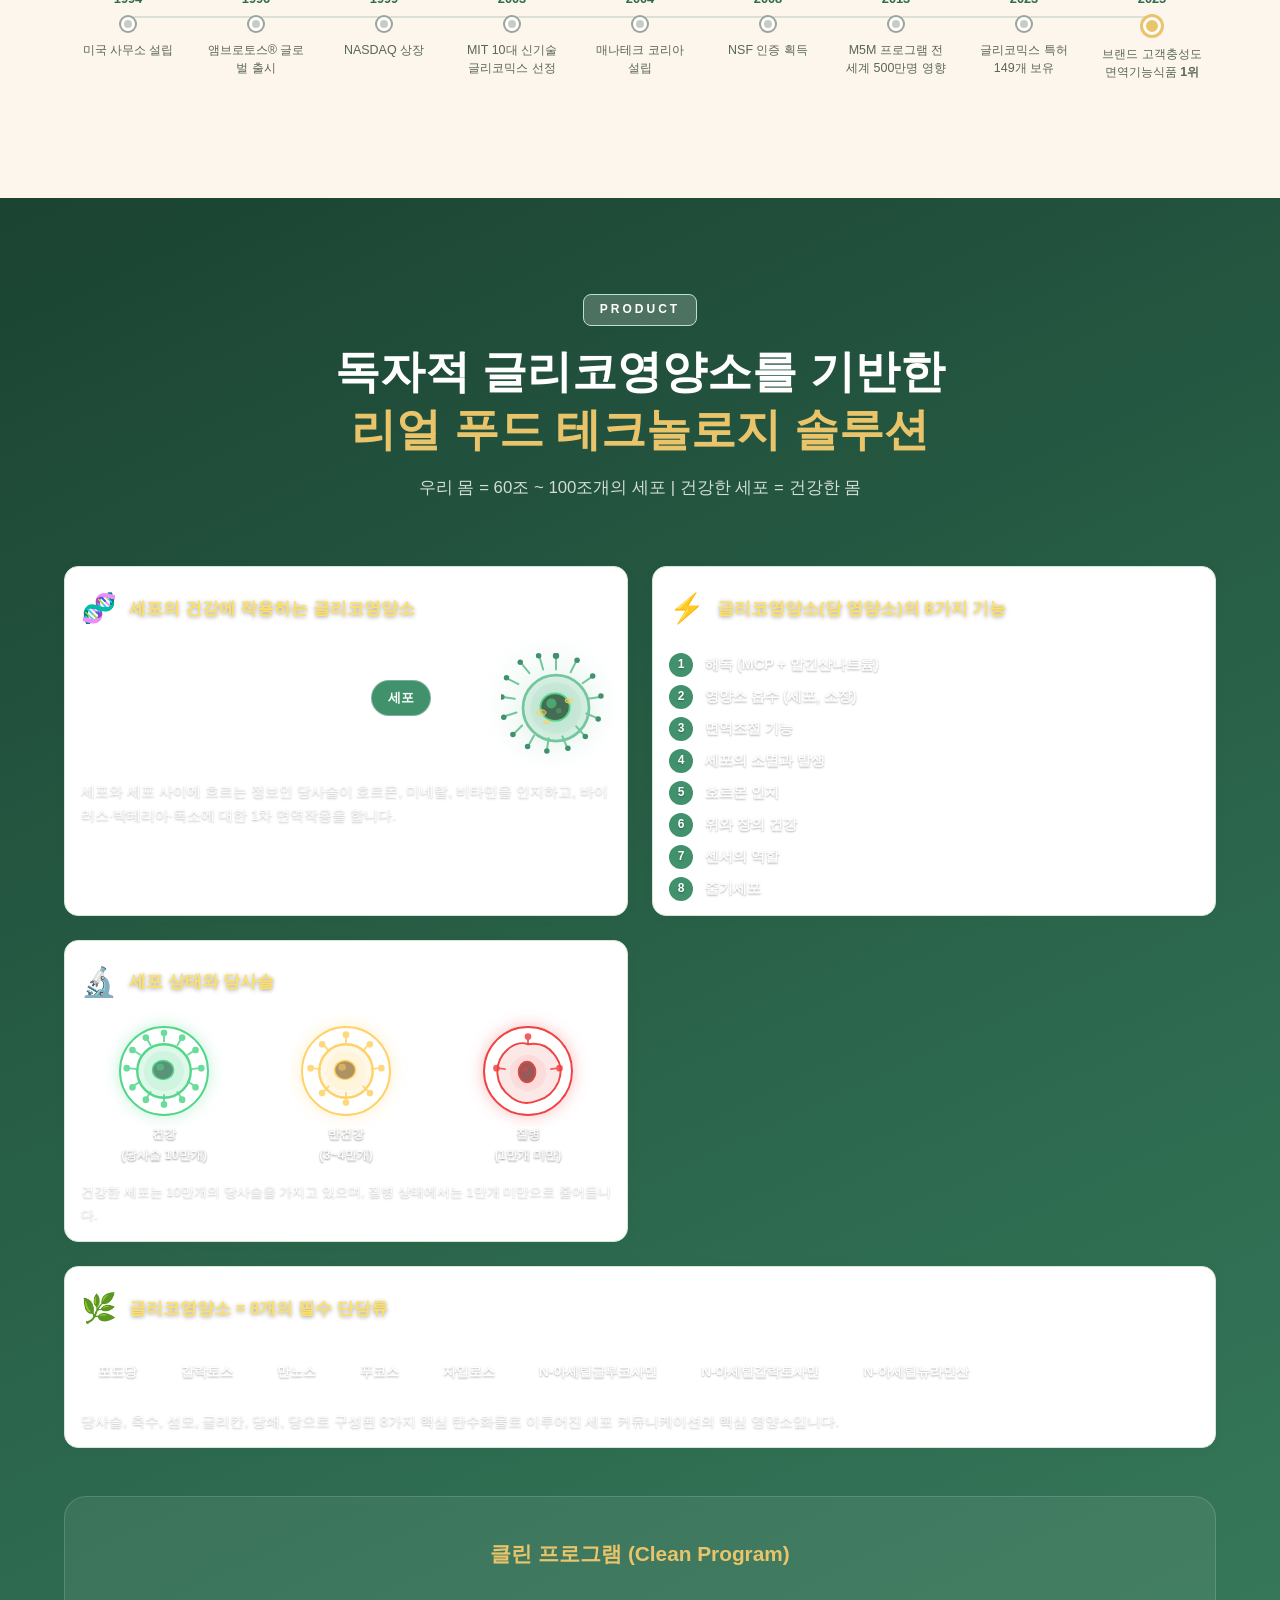
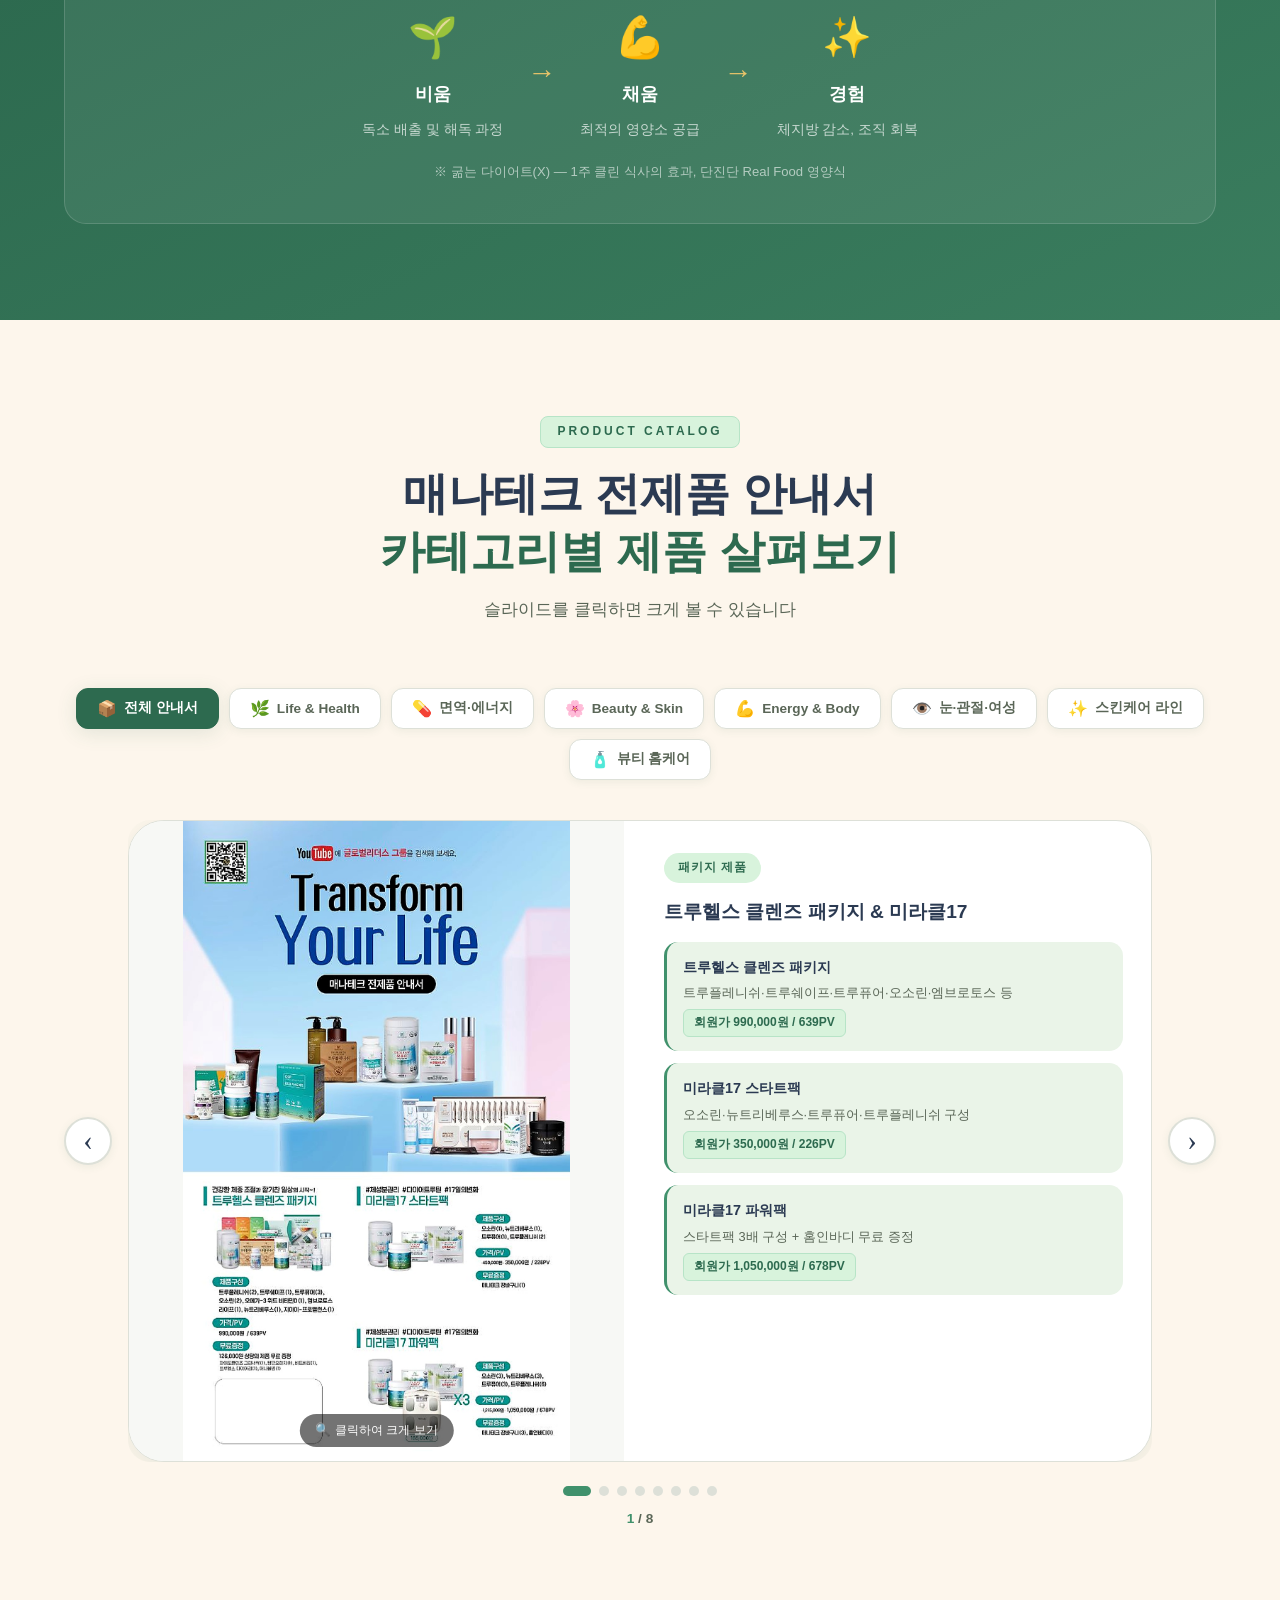
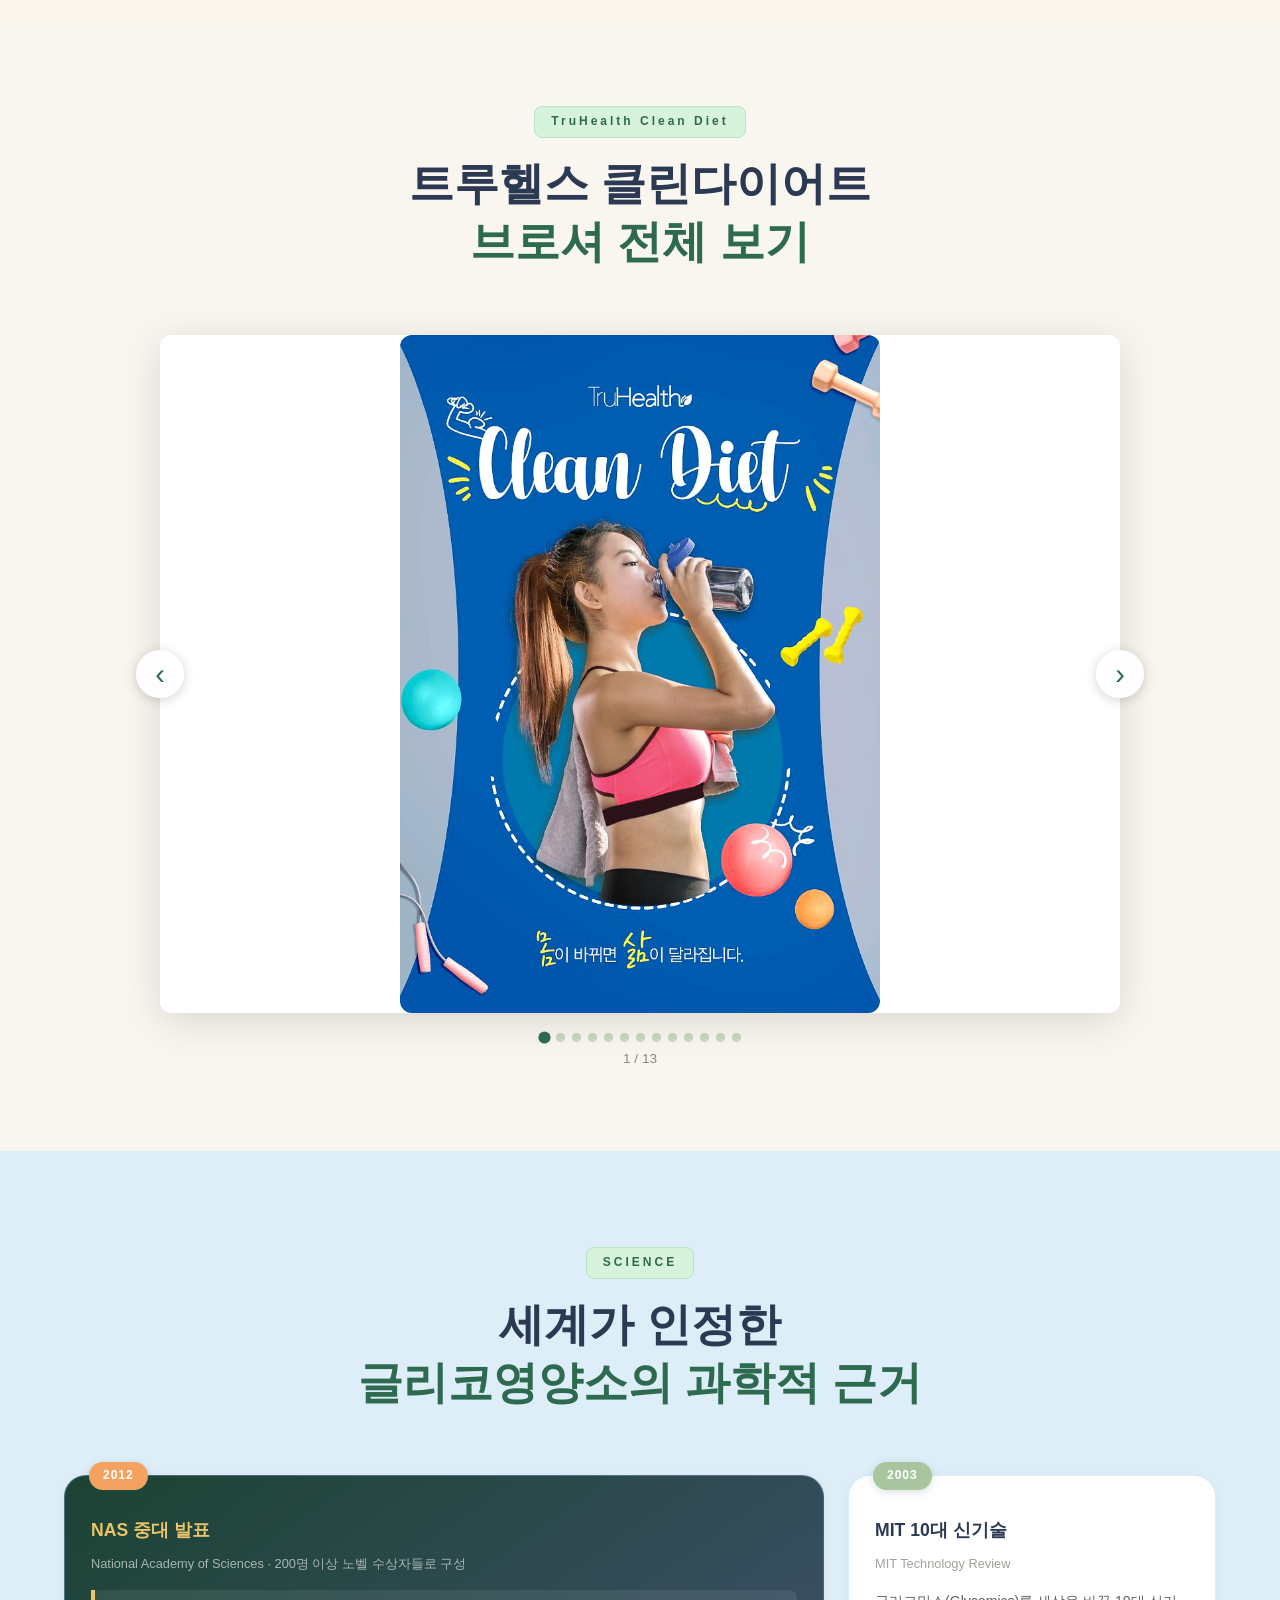
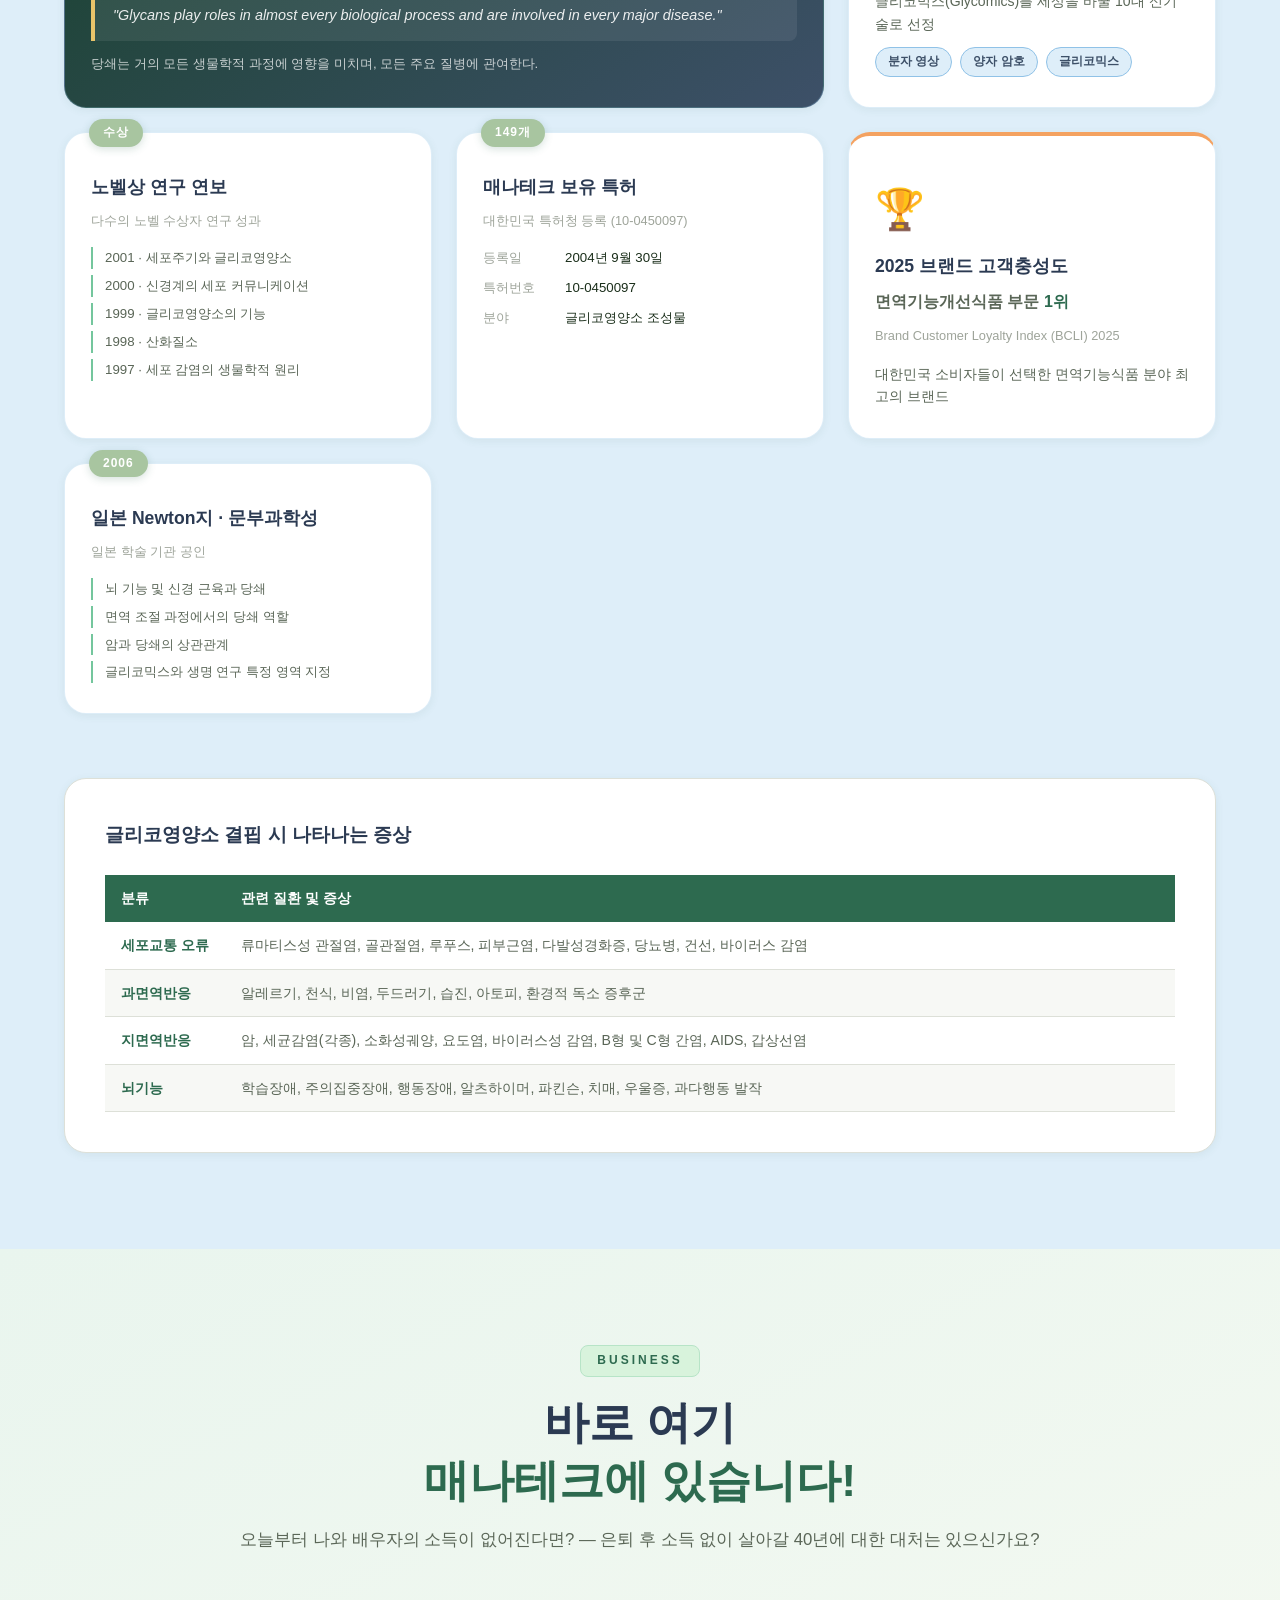
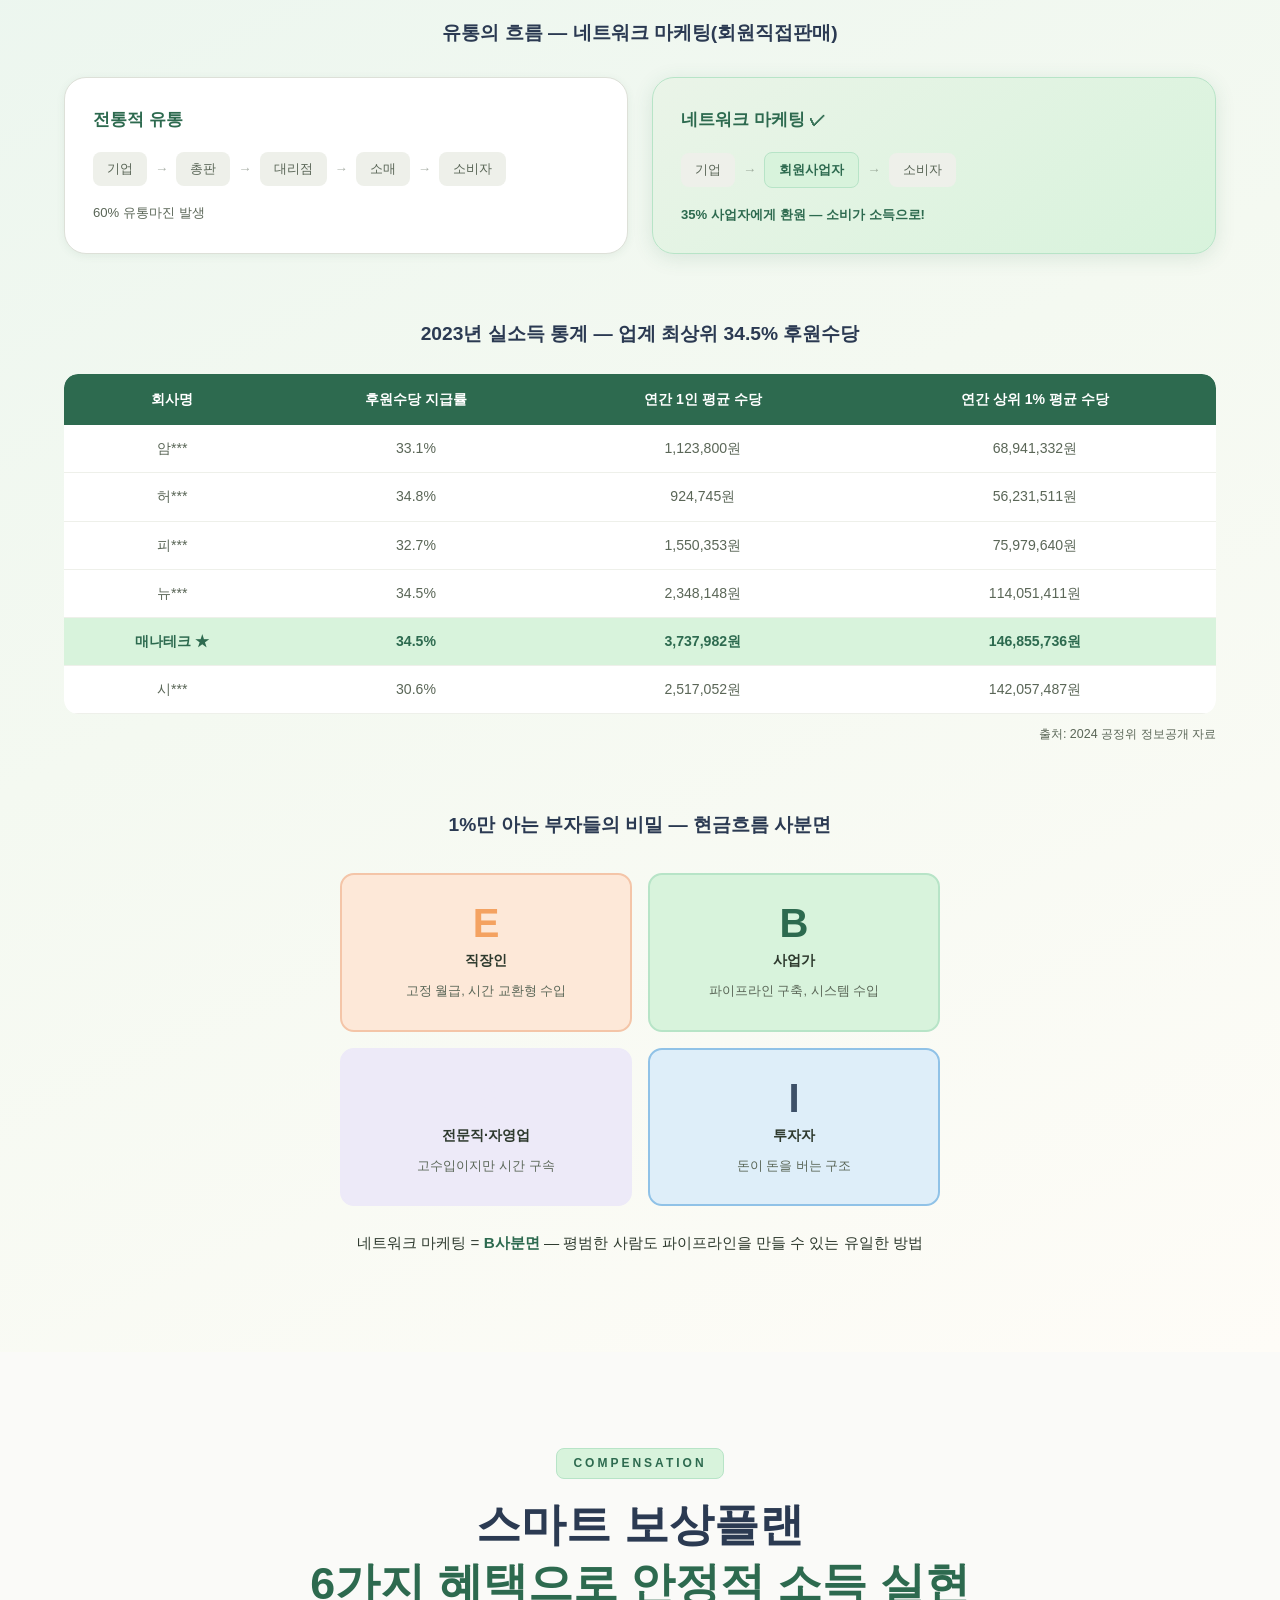
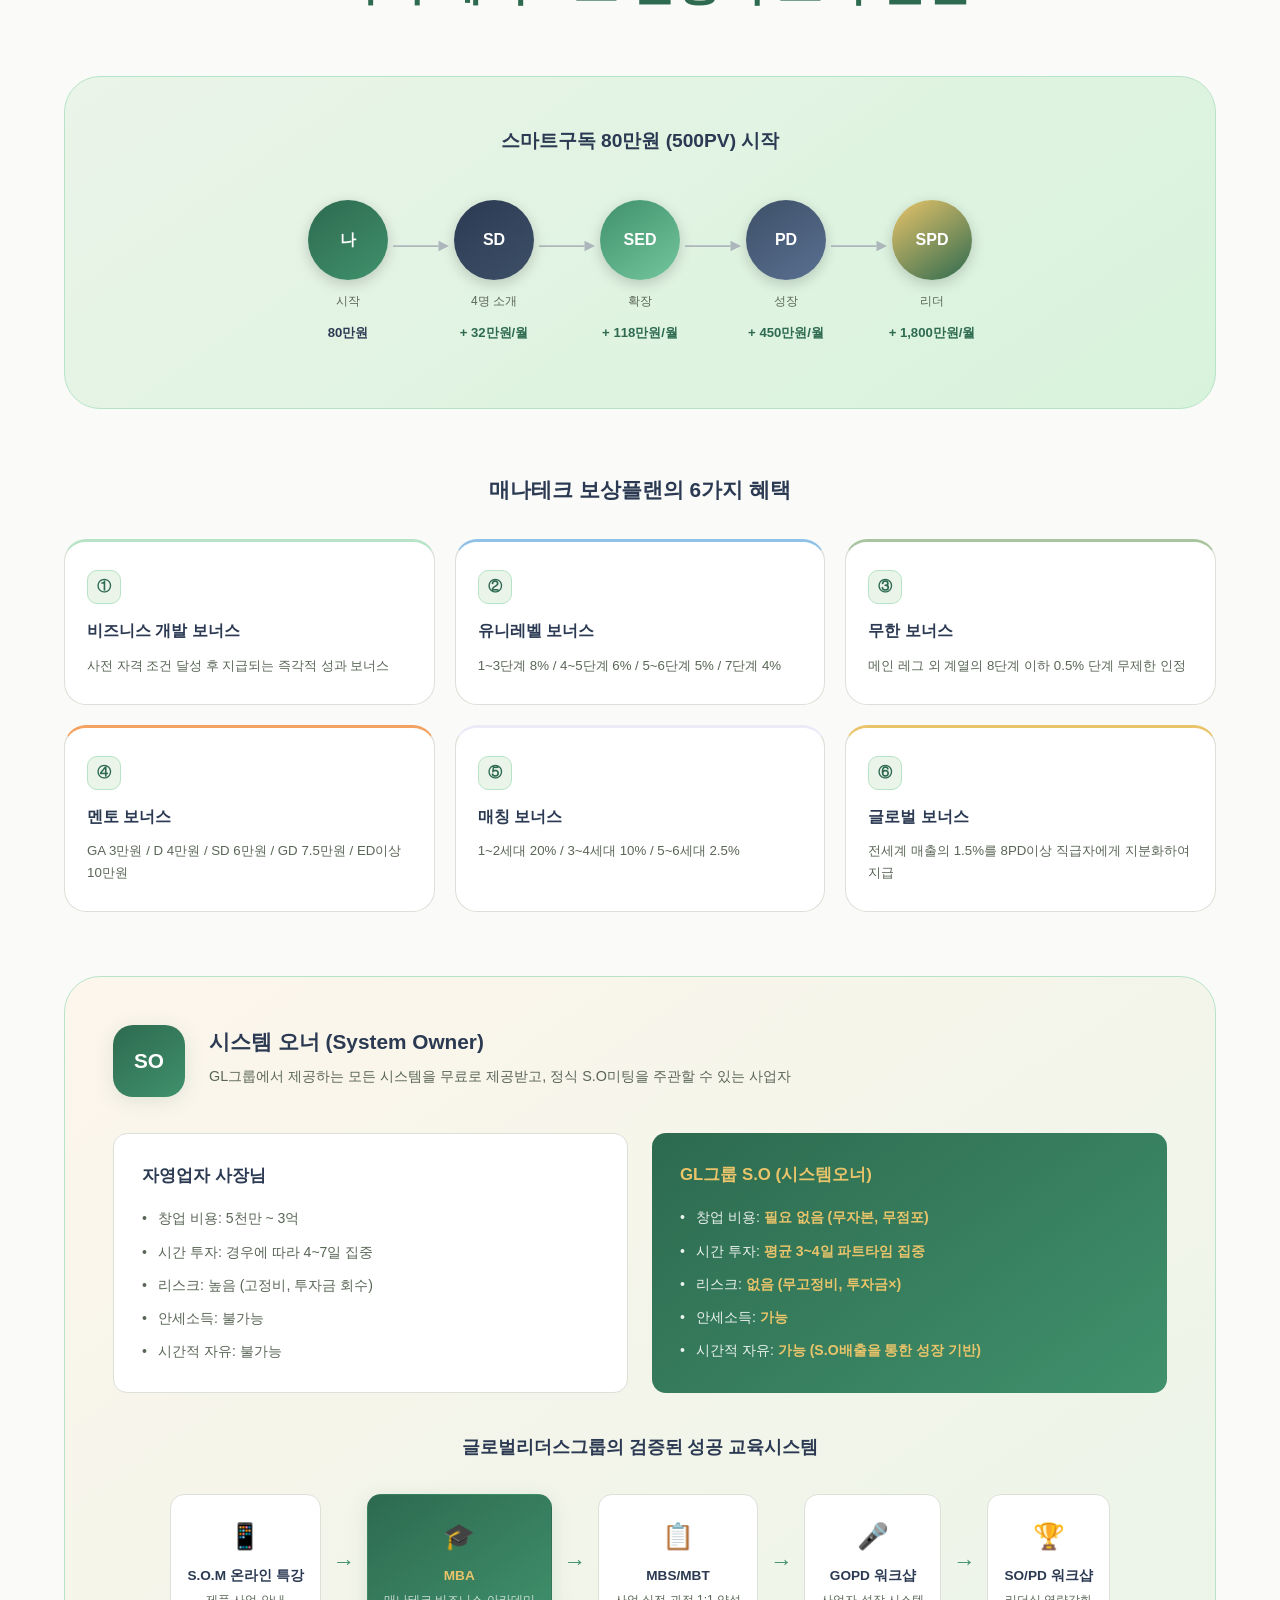
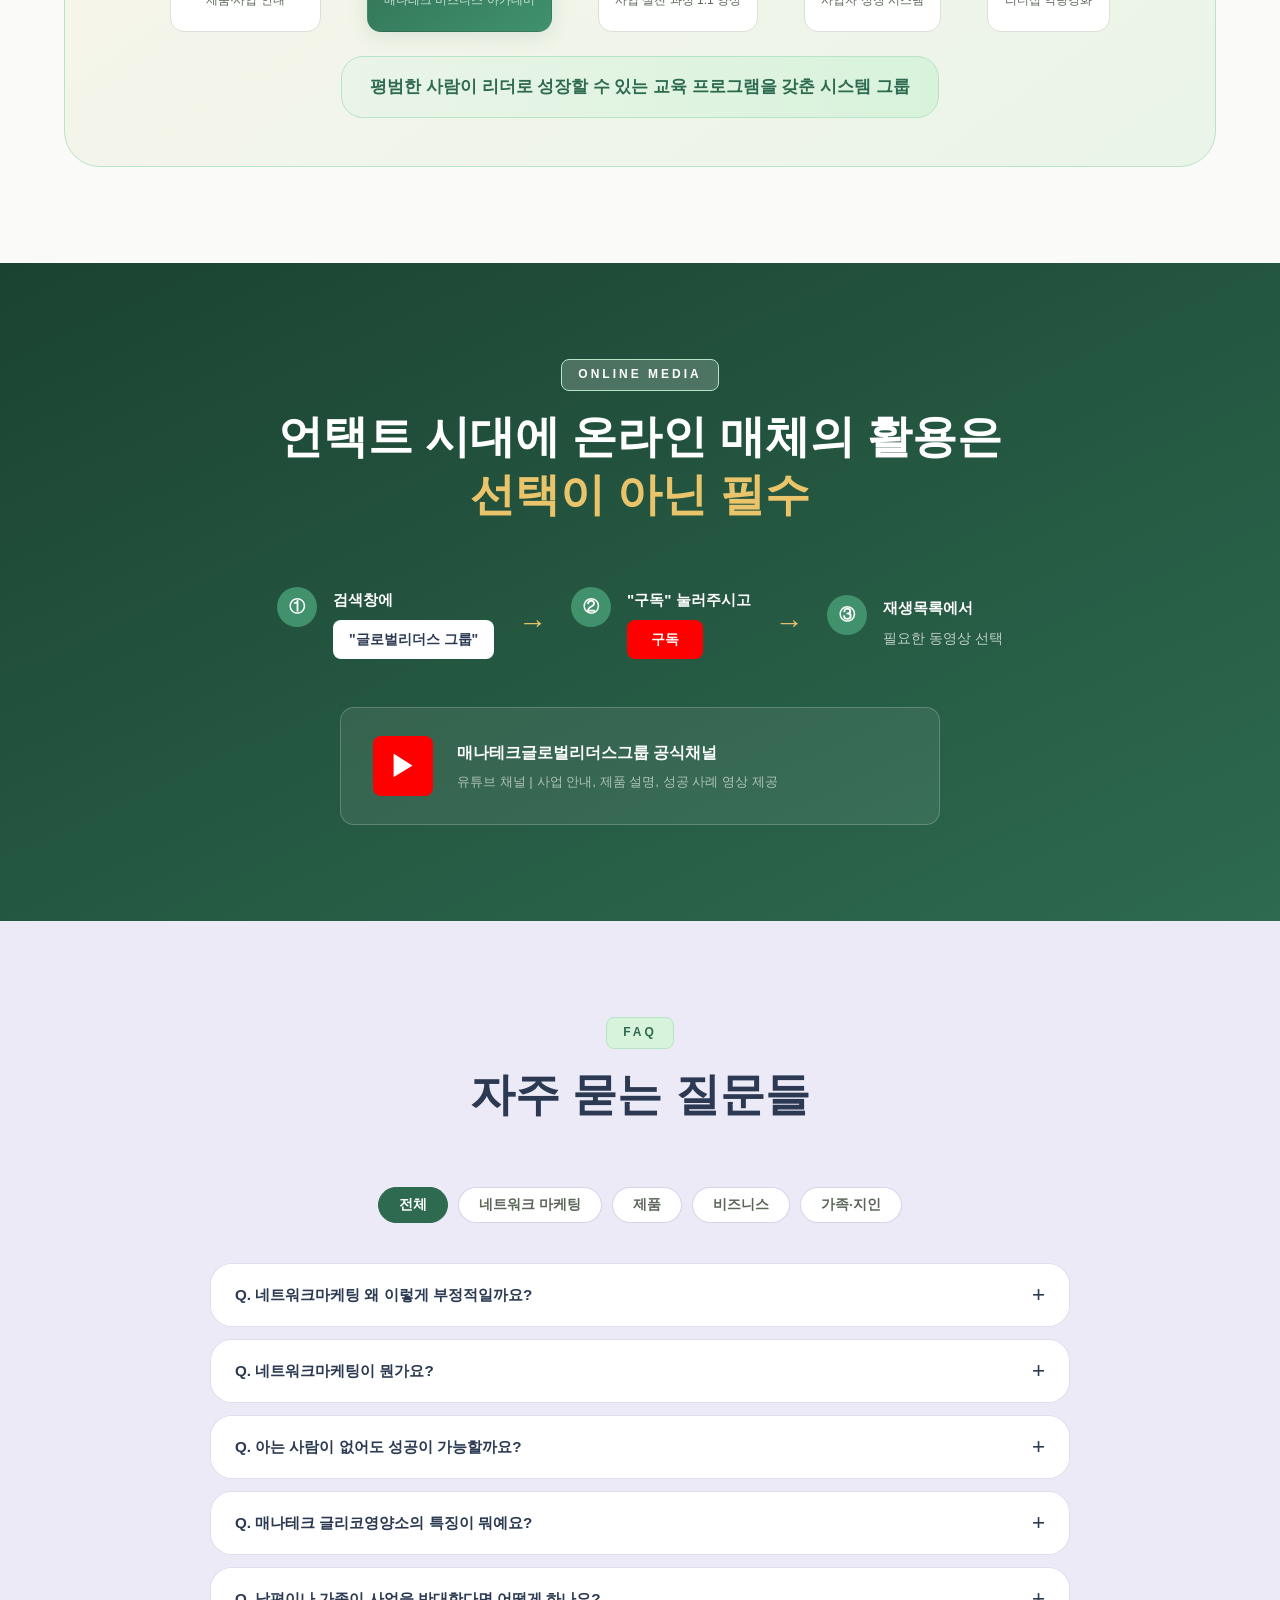
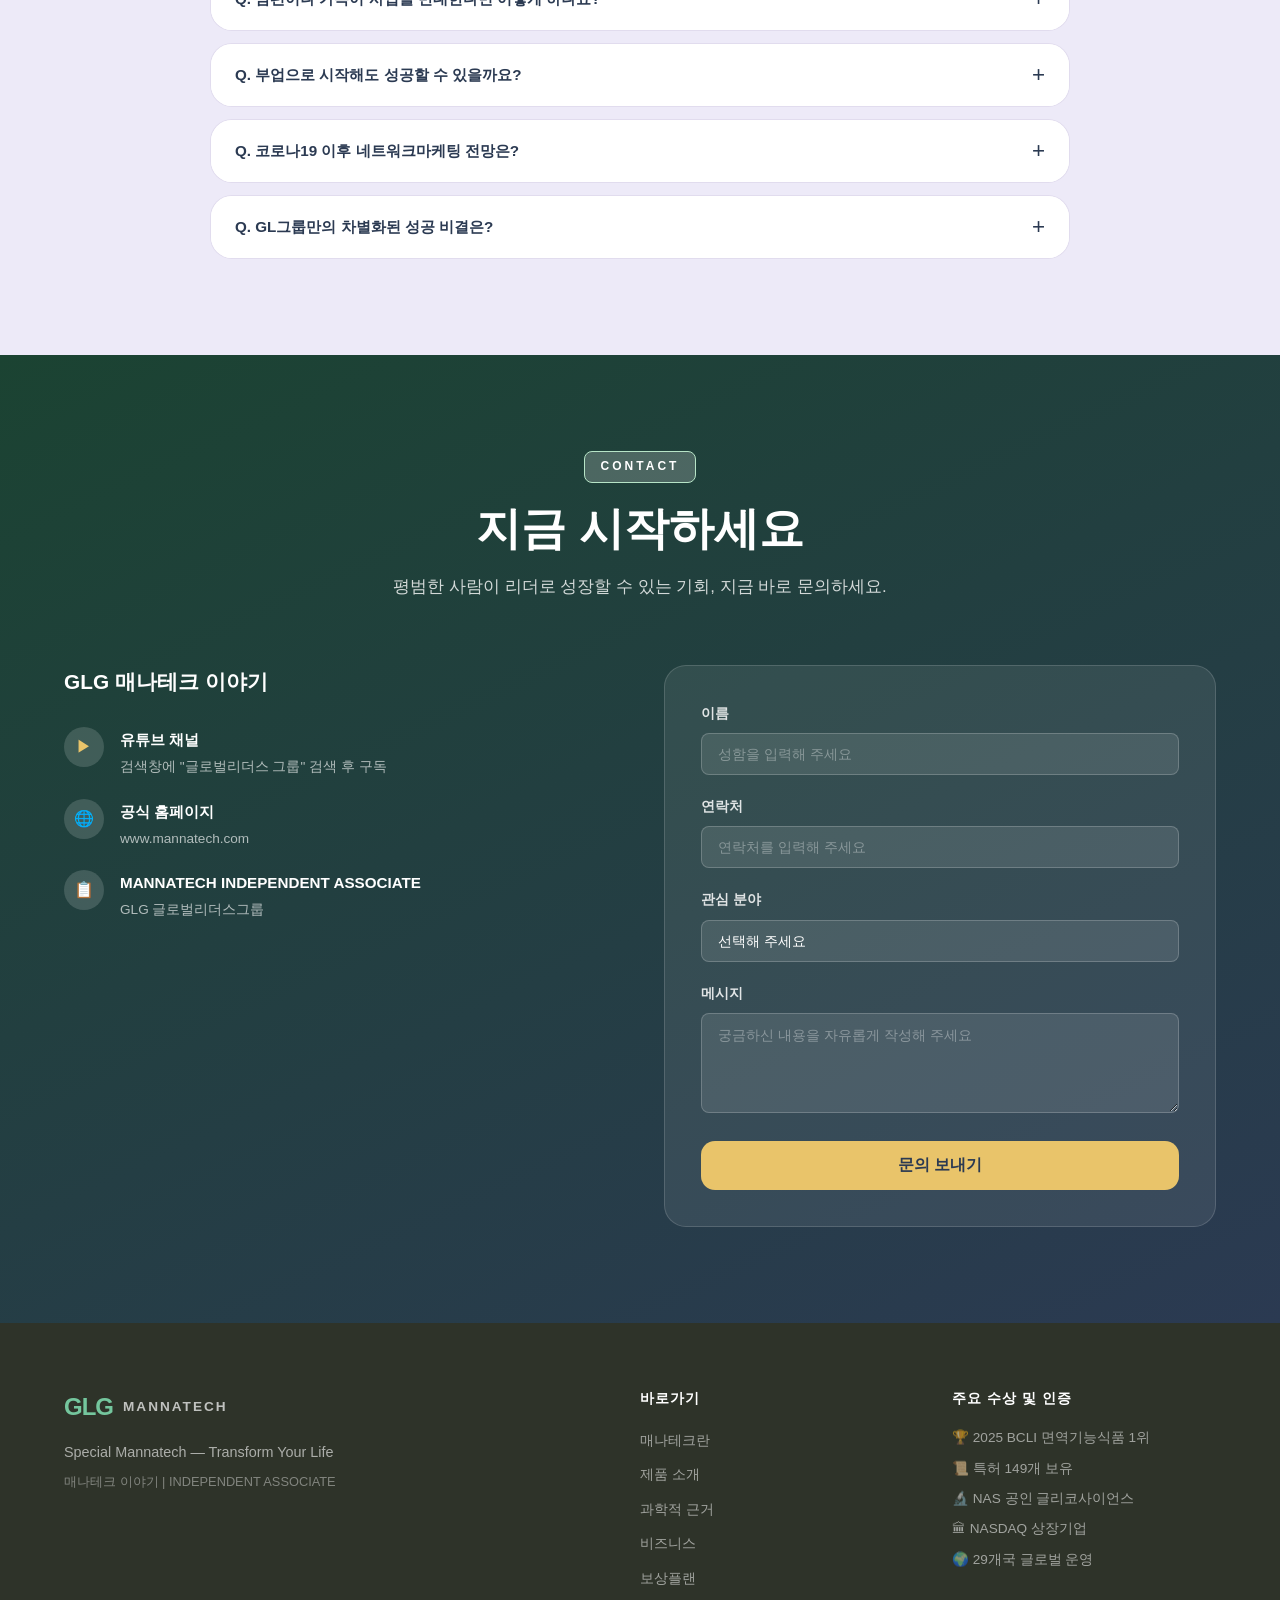
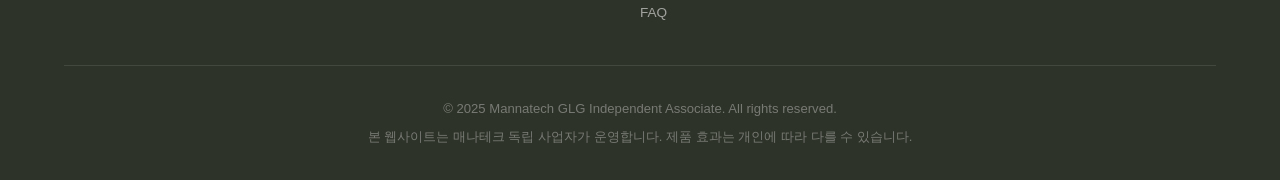
